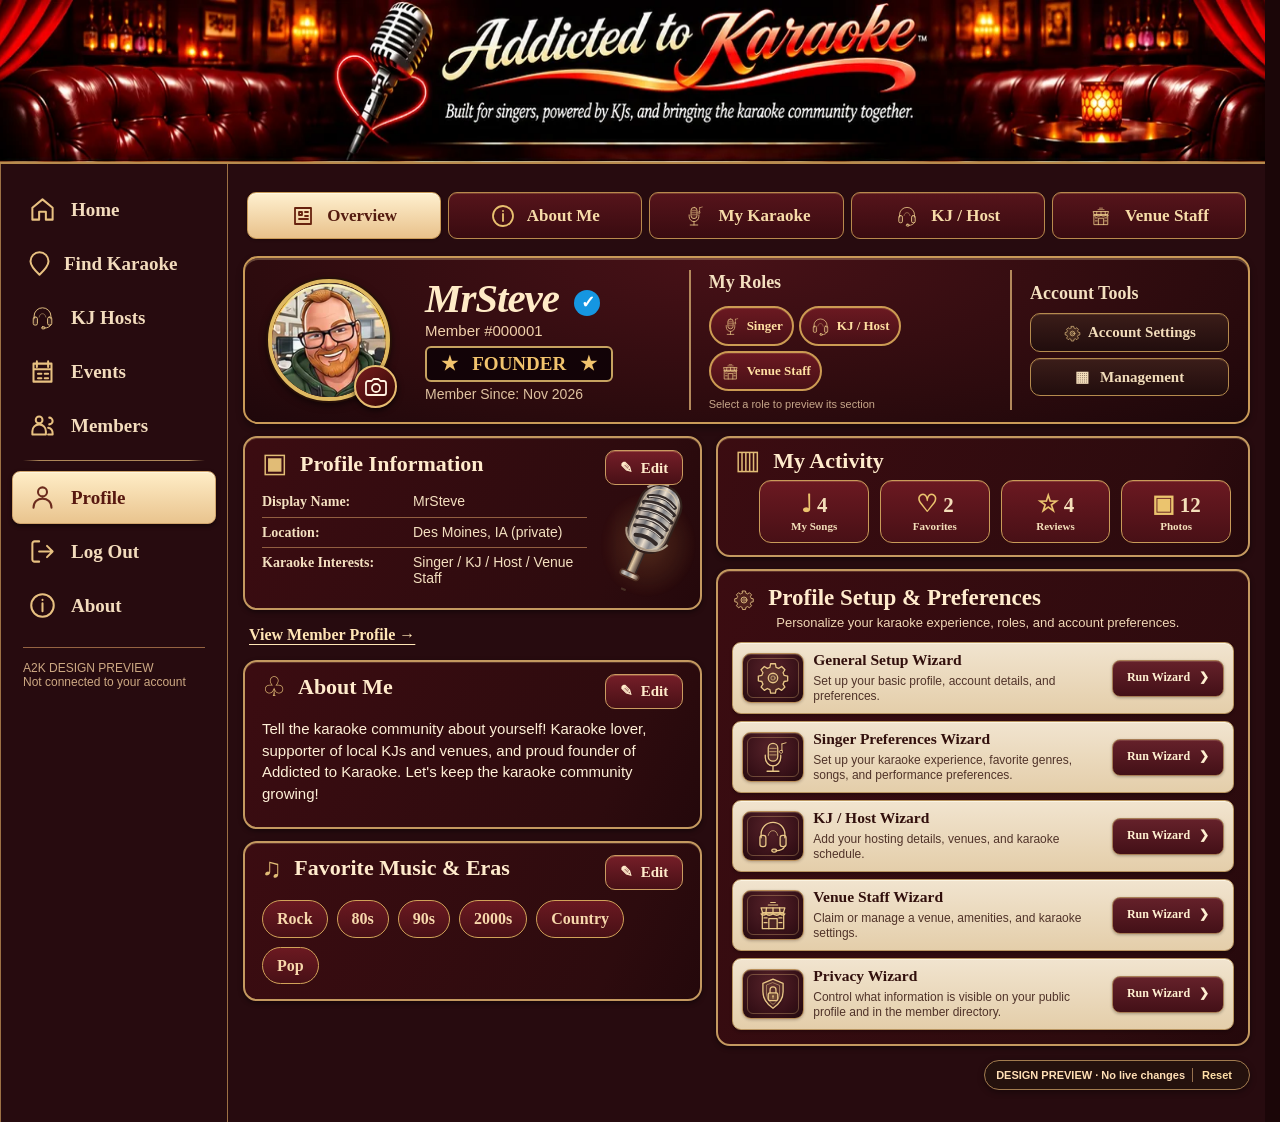
==== A2K_Profile_Redesign_Interactive.html @ d41b3e2a "Replacement V57: crop embedded camera control out of sample profile portrait" ====
<!doctype html>
<html lang="en">
<head>
<meta charset="utf-8" />
<meta name="viewport" content="width=device-width,initial-scale=1,viewport-fit=cover" />
<meta name="theme-color" content="#280b0b" />
<meta name="robots" content="noindex,nofollow" />
<title>Addicted to Karaoke | Profile Reference-Match Preview V57</title>
<style>
:root{--wine:#690810;--wine2:#4c090d;--panel:#270707;--cream:#f5dcb0;--ivory:#fff0d1;--oldgold:#c49c5f;--darkgold:#805629;--muted:#d6bba0;--ink:#34090b;--line:#ae7d45;--softline:#67402e;--edge:#ab7744}
*{box-sizing:border-box}html{scroll-behavior:smooth}body{margin:0;background:#090505;color:#f4e0c0;font:16px/1.36 Georgia,'Times New Roman',serif}button,input,textarea,select{font:inherit}button{cursor:pointer}button:focus-visible,a:focus-visible,input:focus-visible,textarea:focus-visible,select:focus-visible{outline:3px solid #ffe1a2;outline-offset:3px}a{color:inherit}[hidden]{display:none!important}
.site{display:grid;grid-template-columns:230px minmax(0,1fr);width:min(1672px,100%);margin:0 auto;min-height:100dvh;background:linear-gradient(135deg,#260808,#100606);border-inline:4px solid #190909}
.site-header{grid-column:1/-1;height:164px;overflow:hidden;border-bottom:2px solid #b88a4d;background:#21090a}.site-header img{display:block;height:100%;width:100%;object-fit:fill}
.side{grid-row:2;grid-column:1;padding:19px 12px;background:linear-gradient(112deg,#580508 0%,#3e0408 85%,#240609);border-right:2px solid #926238}.nav-link{display:flex;align-items:center;gap:15px;width:100%;min-height:53px;padding:9px 13px;margin-bottom:1px;border:1px solid transparent;border-radius:8px;color:#f3dcbd;text-align:left;text-decoration:none;font-weight:700;white-space:nowrap;background:transparent;font-size:19px}.nav-link:hover{background:#6a211e}.nav-link.is-current{background:linear-gradient(#fce8be,#eac38b);color:#501710;border-color:#c7954f;box-shadow:inset 0 1px #fff5df,0 2px 4px #0007}.nav-icon{width:29px;min-width:29px;text-align:center;font-size:27px;font-weight:400;color:#e6b86c}.is-current .nav-icon{color:#71341e}.side-foot{border-top:1px solid #956442;padding-top:13px;margin:15px 11px;color:#cda983;font:12px Arial,sans-serif}
main{grid-column:2;grid-row:2;min-width:0;padding:12px 15px 32px;background:linear-gradient(120deg,#120505 0%,#1c0505 100%)}
.tabs{display:flex;gap:6px;padding:4px;margin:0 0 12px;border:1.5px solid #af8245;border-radius:11px;background:#2c0709;box-shadow:inset 0 1px #e3ac5b77;min-height:56px}.tab{flex:1 1 0;min-width:0;min-height:46px;display:flex;align-items:center;justify-content:center;gap:12px;padding:7px 8px;border:1.5px solid #a7793f;border-radius:9px;color:#f6dba8;background:linear-gradient(#51080e,#330306);font-weight:700;font-size:17px;white-space:nowrap;box-shadow:inset 0 1px #ddad6b42}.tab.active,.tab[aria-selected="true"]{background:linear-gradient(#fff0cf,#f0d19d);color:#551c10;border-color:#c99a57;box-shadow:inset 0 1px #fff9e2}.tab:not(.active):hover{background:linear-gradient(#711920,#4b0a0c)}.tab-ico{font-size:24px;color:#e8c06f;line-height:1}.tab.active .tab-ico{color:#67220f}
.profile-header{display:grid;grid-template-columns:177px minmax(240px,1.25fr) minmax(260px,1.5fr) minmax(220px,.96fr);align-items:center;gap:13px;border:2px solid #ba894d;border-radius:15px;padding:11px 20px 10px 39px;margin-bottom:12px;min-height:165px;background:radial-gradient(ellipse at 47% 1%,#50060a,#250306 64%,#1a0405);box-shadow:inset 0 2px #f3d59855,0 4px 7px #0005}
.avatar-ring{position:relative;width:151px;height:151px;border-radius:50%;border:4px solid #caa76d;box-shadow:0 0 0 2px #4a150c,0 3px 10px #000c;overflow:visible;background:#270408}.avatar-ring img{height:100%;width:100%;object-fit:cover;border-radius:50%}.camera{position:absolute;bottom:-3px;right:-12px;z-index:3;padding:7px 9px;border:1.5px solid #d9ad67;border-radius:50%;font-size:19px;background:#57120c;color:#f1d7b0;cursor:pointer}.profile-name{min-width:0}.profile-name h1{margin:0 0 3px;color:#fff0ce;font:bold italic clamp(32px,3vw,44px)/1 Georgia,serif;letter-spacing:-.025em;white-space:nowrap}.blue-check{display:inline-grid;place-items:center;width:26px;height:26px;margin-left:6px;border-radius:50%;background:#1596e1;color:white;font:800 17px Arial,sans-serif;vertical-align:middle}.member-id{font:15px Arial,sans-serif;color:#f1d1ac}.founder{display:inline-flex;align-items:center;gap:17px;margin:7px 0 4px;padding:3px 14px;border:2px solid #bd904e;color:#efc56d;background:#120307;border-radius:6px;font-size:19px;font-weight:bold}.member-since{font:14px Arial,sans-serif;color:#dfc2a0}.member-roles,.member-tools{border-left:2px solid #bd9467;padding-left:18px;min-width:0;align-self:stretch;display:flex;flex-direction:column;justify-content:center}.section-label{font-size:19px;font-weight:bold;margin-bottom:12px}.role-set{display:flex;gap:7px;flex-wrap:wrap}.role-pill{display:flex;gap:6px;align-items:center;justify-content:center;min-height:40px;padding:5px 11px;border:2px solid #bf954c;border-radius:99px;background:linear-gradient(#850d16,#59070b);color:#ffe0a2;font:700 15px Georgia,serif;white-space:nowrap}.role-pill:not([aria-pressed="true"]){opacity:.54;background:#2e1110;border-style:dashed}.role-pill:hover{opacity:1}.role-pill .r-icon{font-size:18px}.roles-hint{font:11px Arial,sans-serif;color:#c7a78a;margin-top:7px}.member-tools .section-label{margin-bottom:4px}.tool-btn{display:block;width:100%;padding:8px 10px;margin:3px 0;border:1px solid #b58b4e;border-radius:10px;background:linear-gradient(#3b1d19,#210d0d);color:#f1dcba;font-weight:700;font-size:15px;box-shadow:inset 0 1px #e6b0752e}.tool-btn:hover{background:#543026}
.layout-columns{display:grid;grid-template-columns:minmax(0,.925fr) minmax(0,1.075fr);gap:14px;align-items:start}.stack{display:flex;flex-direction:column;gap:12px;min-width:0}.panel{min-width:0;border:2px solid #b98743;border-radius:14px;background:linear-gradient(115deg,#3e060c,#270306 78%,#190506);box-shadow:inset 0 2px #dfad7140,0 2px 5px #0006;overflow:hidden}.panel-inner{padding:11px 17px 14px}.panel-title{display:flex;gap:10px;align-items:center;margin:0 0 10px;font-size:22px;color:#fff0c9;font-weight:700;line-height:1.08}.panel-title .ico{font-size:27px;color:#e8c16d;font-weight:400;line-height:1}.panel-heading{display:flex;justify-content:space-between;align-items:start;gap:10px}.action-btn{min-height:35px;padding:6px 14px;border:1px solid #c29658;border-radius:10px;background:linear-gradient(#8c1420,#52030b);color:#fff0c9;font-weight:700;font-size:15px;white-space:nowrap;box-shadow:inset 0 1px #ffcf8c50,0 2px 3px #0005}.action-btn:hover{background:linear-gradient(#a92931,#681017)}.action-btn:disabled{opacity:.4;cursor:default}.profile-info{position:relative;min-height:172px}.profile-info .panel-inner{position:relative;z-index:1}.mic-decoration{position:absolute;right:10px;bottom:0;width:130px;height:116px;object-fit:contain;opacity:.87;mask-image:linear-gradient(90deg,transparent,black 26%)}.rows{width:min(100%,380px)}.info-row{display:grid;grid-template-columns:145px minmax(0,1fr);gap:6px;padding:7px 0;border-bottom:1px solid #85533f;font:14px/1.1 Georgia,serif}.info-row:last-child{border-bottom:0}.info-row .field{font-weight:bold}.info-row .value{font-family:Arial,sans-serif;font-size:14px}.panel-copy{font:15px/1.45 Arial,sans-serif;color:#fff0d7;margin:7px 0}.about-preview{min-height:138px}.tags{display:flex;gap:8px;flex-wrap:wrap;margin-top:8px}.tag{display:inline-flex;align-items:center;justify-content:center;padding:6px 13px;border:1.5px solid #c08c44;border-radius:99px;background:linear-gradient(#850d17,#56050c);color:#ffe1b5;font-weight:bold;white-space:nowrap}.tag:hover{background:#a72d2c}.stat-panel .panel-inner{padding:7px 16px}.stat-panel .panel-title{margin-bottom:6px}.stat-grid{display:grid;grid-template-columns:repeat(4,minmax(0,1fr));gap:12px;margin-left:22px}.stat{display:flex;flex-direction:column;align-items:center;justify-content:center;color:#f4dfba;min-height:65px;padding:7px 2px;border:1.5px solid #bd904f;border-radius:12px;background:linear-gradient(#7b0c13,#3c0507);font-weight:bold;font-size:15px;white-space:nowrap}.stat .stat-head{font-size:21px;line-height:1.2}.stat .stat-head .ico{font-size:24px;color:#ebc46e}.stat .stat-sub{font-size:13px}.stat:hover{background:#8a1820}
.wizard-section .panel-inner{padding:8px 12px 10px}.wizard-section .panel-title{margin-bottom:2px;font-size:22px}.subtitle{margin:0 0 8px 44px;font:13px Arial,sans-serif;color:#f0d7b5}.wizard-list{display:flex;flex-direction:column;gap:4px}.wizard-row{display:grid;grid-template-columns:92px minmax(0,1fr) 143px;align-items:center;gap:14px;min-height:55px;padding:3px 8px;border:1px solid #a87839;border-radius:9px;background:linear-gradient(#fff2d8,#e5b976);color:#280c0b;box-shadow:inset 0 1px #fffded,0 1px 4px #0007}.wizard-image{display:block;width:91px;height:50px;border:1px solid #b6834f;border-radius:9px;object-fit:cover;background:#4d0b11}.wizard-text{min-width:0}.wizard-text strong{display:block;font:bold 18px/1.05 Georgia,serif;color:#280805}.wizard-text small{display:block;color:#281111;font:12px/1.2 Arial,sans-serif;margin-top:3px}.wizard-go{padding:8px 12px;background:linear-gradient(#95151d,#54000b);color:#ffe5bd;border:1px solid #a96f3d;border-radius:10px;font-weight:700;font-size:14px;white-space:nowrap;box-shadow:0 1px 4px #0005}.wizard-go:hover{background:#af2931}.wizard-go:disabled{opacity:.45}
.vary{margin-top:9px;font:12px/1.35 Arial,sans-serif;color:#c8a88c}.tab-page .panel-inner{padding:17px 19px}.tab-page .panel-copy{font-size:15px}.field-line{display:grid;grid-template-columns:minmax(120px,.7fr) minmax(0,1.3fr);gap:12px;padding:10px 0;border-bottom:1px solid #784532}.field-line:last-child{border-bottom:0}.field-line span{color:#d6ba97}.field-line b{font-weight:bold}.feature-list{display:flex;flex-direction:column;gap:0}.feature-row{display:flex;align-items:center;gap:12px;padding:10px 0;border-bottom:1px solid #704331}.feature-row:last-child{border-bottom:0}.feature-row .icon{font-size:24px;color:#d6ad68}.feature-row strong{display:block;font-size:15px}.feature-row small{display:block;color:#d1b096;font:12px/1.3 Arial,sans-serif}.feature-text{min-width:0;flex:1}.feature-row button{padding:6px 12px;background:#541019;color:#f4ddb9;border:1px solid #a17b50;border-radius:8px;font-weight:bold}.inline-note{padding:11px;background:#2a1411;border:1px solid #957149;border-radius:9px;color:#e7c9a3;font:13px/1.45 Arial,sans-serif}.badge-tiles{display:grid;grid-template-columns:repeat(4,1fr);gap:8px}.badge-tile{min-height:99px;padding:9px 4px;border:1px solid #976f49;border-radius:9px;background:linear-gradient(#4a1715,#230c0a);text-align:center}.badge-tile .symbol{display:block;color:#ecc276;font-size:32px}.badge-tile span:last-child{font-size:12px;font-weight:bold}.note{font:12px/1.5 Arial,sans-serif;color:#cbb092}.pill-filters{display:flex;gap:6px;flex-wrap:wrap;margin-bottom:8px}.pill-filter{border:1px solid #ae7e4a;background:#390e0c;color:#f3d9b7;border-radius:99px;padding:7px 13px;font:700 12px Arial,sans-serif}.pill-filter[aria-pressed="true"]{background:#e4c497;color:#3c110a}.privacy-row{display:flex;align-items:center;gap:14px;justify-content:space-between;padding:11px 0;border-bottom:1px solid #77462f}.privacy-row:last-child{border-bottom:0}.privacy-row strong{display:block}.privacy-row small{font:12px Arial,sans-serif;color:#cba98d}.privacy-btn{display:flex;align-items:center;width:52px;height:30px;padding:3px;flex:none;border:1px solid #b18657;border-radius:99px;background:#46302c}.privacy-btn:after{content:"";width:22px;height:22px;border-radius:50%;background:#c0a181;transition:transform .12s}.privacy-btn[aria-checked="true"]{background:#927044}.privacy-btn[aria-checked="true"]:after{transform:translateX(21px);background:#fff0d2}.hint-panel{display:flex;flex-direction:column;gap:12px}.hint-panel .wizard-row{grid-template-columns:76px minmax(0,1fr) auto}.hint-panel .wizard-image{width:74px;height:50px}.hint-panel .wizard-go{font-size:12px}
.demo-stamp{position:static;display:inline-flex;align-items:center;float:right;margin-top:14px;z-index:12;padding:7px 11px;border:1px solid #a27c4f;border-radius:99px;background:#25120df0;color:#ffdfb6;font:700 11px Arial,sans-serif;box-shadow:0 2px 6px #0006}.demo-stamp button{margin-left:7px;background:transparent;border:0;border-left:1px solid #97724e;color:#ffe0a8;font-weight:bold;padding-left:9px}
.overlay{position:fixed;inset:0;z-index:40;display:grid;place-items:center;padding:12px;background:#0b0305d9;backdrop-filter:blur(4px)}.dialog{position:relative;display:flex;flex-direction:column;width:min(740px,100%);max-height:min(850px,calc(100dvh - 24px));overflow:hidden;border:2px solid #c09252;border-radius:13px;background:#f9efdc;color:#3d1711;box-shadow:0 16px 50px #000b}.dialog.large{width:min(1200px,100%);height:min(780px,calc(100dvh - 24px))}.modal-top{display:flex;align-items:center;justify-content:space-between;gap:12px;padding:13px 20px;background:linear-gradient(#9b1822,#4d0409);color:#fff0cf;border-bottom:3px double #c39854}.modal-top h2{font:bold 24px Georgia,serif;margin:0}.modal-x{border:1px solid #e7bc82;border-radius:7px;background:#5e1015;color:#ffedca;padding:4px 11px;font:bold 21px Arial,sans-serif}.modal-body{display:flex;flex:1;min-height:0}.modal-progress{width:255px;flex:none;padding:18px 17px;background:linear-gradient(135deg,#690b11,#390509);color:#f2d3a3;border-right:2px solid #b5844b}.modal-progress img{display:block;width:100%;height:90px;object-fit:cover;object-position:center;border:1px solid #c18c58;border-radius:9px;margin-bottom:16px}.modal-progress h3{font-size:17px;margin:0 0 17px}.step-marker{display:flex;align-items:center;gap:9px;padding:8px 3px;border-bottom:1px solid #8e4e3c;font-size:14px}.step-marker b{display:grid;place-items:center;width:22px;height:22px;border:2px solid #d7b57b;border-radius:50%;font:700 12px Arial,sans-serif}.step-marker.current{color:#fff1bf;font-weight:bold}.step-marker.current b{background:#f3d9a9;color:#4e130e}.modal-content{padding:25px 28px;overflow-y:auto;flex:1;min-width:0}.modal-content h3{margin:0 0 9px;color:#6d1314;font:700 27px Georgia,serif}.modal-content p{color:#6a4935;font:15px/1.45 Arial,sans-serif;margin:0 0 13px}.modal-content label{display:block;font-weight:bold;color:#6b2417;margin-bottom:8px}.modal-content input[type=text],.modal-content select,.modal-content textarea{display:block;width:100%;border:1.5px solid #bc945e;border-radius:8px;background:#fff9ec;color:#3d1711;padding:10px 12px;font:16px Georgia,serif;margin-top:6px}.modal-content textarea{min-height:100px;resize:vertical}.modal-form{display:grid;gap:12px}.modal-choices{display:grid;grid-template-columns:repeat(2,minmax(0,1fr));gap:10px}.choice{border:2px solid #b98b51;border-radius:10px;padding:13px 11px;background:#fff2d7;color:#60251a;text-align:center;font-weight:bold;min-height:62px}.choice[aria-pressed="true"]{background:#79202a;color:#fff1d8;border-color:#d6ae72}.modal-footer{display:flex;justify-content:space-between;gap:12px;padding:13px 17px;border-top:2px solid #c79c5e;background:#fcf0d7}.modal-footer .action-btn{min-width:92px}.modal-footer .ghost-btn{background:#efe0c4;color:#5a251b}.modal-footer>div{display:flex;gap:10px}.modal-aside{font-size:12px;color:#7c5845;align-self:center}.dialog:not(.large) .modal-progress{display:none}.dialog:not(.large) .modal-content{padding:20px 24px}
@media(max-width:1470px){.site{grid-template-columns:210px minmax(0,1fr)}.nav-link{font-size:17px;gap:9px}.profile-header{grid-template-columns:132px minmax(175px,.95fr) minmax(220px,1.1fr) 190px;padding-left:17px;gap:10px}.avatar-ring{width:120px;height:120px}.profile-name h1{font-size:34px}.role-pill{font-size:13px;padding:5px 9px}.role-set{gap:5px}.panel-title{font-size:19px}.stat-grid{gap:6px;margin-left:0}.stat .stat-sub{font-size:11px}.wizard-row{gap:7px;grid-template-columns:75px minmax(0,1fr) 118px}.wizard-image{width:75px}.wizard-text strong{font-size:16px}.wizard-go{font-size:12px;padding:8px}.tab{font-size:15px;gap:5px}.tab-ico{font-size:20px}}
@media(max-width:1090px){.site{grid-template-columns:185px minmax(0,1fr)}.nav-link{font-size:15px;padding:7px 5px}.site-header{height:130px}.profile-header{grid-template-columns:110px minmax(160px,1fr) minmax(190px,1fr);min-height:0}.member-tools{grid-column:2/-1;border-left:0;border-top:1px solid #6b4936;padding:8px 0 0;display:grid;grid-template-columns:1fr 1fr;gap:7px}.member-tools .section-label{grid-column:1/-1}.avatar-ring{width:105px;height:105px}.layout-columns{grid-template-columns:1fr}.stat-grid{margin-left:0}.wizard-row{grid-template-columns:92px minmax(0,1fr) 140px}.wizard-image{width:91px}}
@media(max-width:720px){.site{display:block}.site-header{height:110px}.side{display:none}main{padding:9px 10px 32px}.tabs{display:grid;grid-template-columns:repeat(2,minmax(0,1fr))}.tab{font-size:13px;min-height:39px}.profile-header{grid-template-columns:82px minmax(0,1fr);padding:12px;gap:8px}.avatar-ring{width:75px;height:75px}.profile-name h1{font-size:28px}.blue-check{width:20px;height:20px;font-size:12px}.member-roles,.member-tools{grid-column:1/-1;border-left:0;border-top:1px solid #8c6445;padding:9px 0 0}.member-tools{grid-template-columns:1fr 1fr}.member-tools .section-label{display:none}.role-pill{min-height:35px;font-size:12px}.panel-title{font-size:18px}.panel-inner{padding:12px}.stat-grid{gap:5px}.stat{min-height:55px}.stat .stat-head{font-size:18px}.stat .stat-head .ico{font-size:18px}.wizard-row{grid-template-columns:60px minmax(0,1fr);gap:8px;padding:5px}.wizard-image{width:59px;height:48px}.wizard-text strong{font-size:15px}.wizard-go{grid-column:2;width:100%;margin-top:0}.modal-progress{display:none}.modal-content{padding:16px!important}.modal-choices{grid-template-columns:1fr}.modal-top h2{font-size:19px}.modal-footer{flex-wrap:wrap}.modal-footer .action-btn{min-width:78px}.modal-aside{display:none}}


/* ================================================================
   A2K TEST V2 — visual match to the approved desktop profile mockup
   Retain the approved art, color palette, dimensions and layout.
   This stylesheet is ONLY in the standalone profile prototype.
   ================================================================ */
:root{--oldgold:#bc935c;--line:#c19558;--edge:#b48750;--darkgold:#865b38}
main{padding-top:24px}
.site{grid-template-columns:228px minmax(0,1fr);width:min(1648px,100%);background:#100507}
.side{padding:19px 11px;background:linear-gradient(90deg,#55070b 0%,#43050a 86%,#290608 100%)}
.nav-link{min-height:53px;font-size:19px;gap:12px;padding:9px 12px}
.nav-icon{display:flex;align-items:center;justify-content:center;width:34px;min-width:34px;height:32px;color:#e8c181}
.nav-icon svg{width:27px;height:27px;display:block}
.nav-link.is-current{color:#571810;background:linear-gradient(#ffedc7,#e9c48e);border-color:#d0a46d}
.nav-link.is-current .nav-icon{color:#6b2b1e}
.tabs{min-height:55px;margin-bottom:13px;gap:7px;border-color:#c69d5d;box-shadow:inset 0 1px 0 #ffebbe33}
.tab{min-height:47px;font-size:17px;gap:12px;border-color:#b0864f;background:linear-gradient(180deg,#660c14,#3d060b);}
.tab .a2k-outline-ico{width:24px;height:24px;display:block}
.tab.active,.tab[aria-selected="true"]{background:linear-gradient(#fff0cf,#e8c18b);border-color:#dbb878}
.profile-header{padding:12px 19px 12px 49px;grid-template-columns:177px minmax(220px,1.25fr) minmax(250px,1.50fr) minmax(190px,.96fr);border-color:#c99a58;background:radial-gradient(ellipse at 48% 1%,#550910,#270406 65%,#190405);box-shadow:inset 0 2px #f8d8a347,0 4px 7px #0005;min-height:161px}
.avatar-ring{border-color:#d4af75}
.profile-name h1{font-size:clamp(34px,3.2vw,45px);color:#ffebc7}
.section-label{font-size:18px;margin-bottom:12px}
.member-roles,.member-tools{border-color:#b3895c}
.role-pill{background:linear-gradient(#870e18,#5a0910);border-color:#cc9b53;box-shadow:inset 0 1px #ffce8a29}
.founder{border-color:#c6a260;color:#f2c46d}
.panel{border:2px solid #c49960;border-radius:14px;background:linear-gradient(115deg,#42080d,#290507 83%,#190607);box-shadow:inset 0 1px #f0c99434,0 2px 5px #0007}
.panel-title{color:#ffebcc;font-size:22px;gap:12px}
.panel-title .ico{color:#e1bc76}
.panel-inner{padding:12px 17px 15px}
.profile-info{min-height:167px}
.profile-info .rows{position:relative;z-index:2}
.profile-info .panel-inner{z-index:2}
.profile-info .mic-decoration{right:-2px;bottom:-5px;display:block;width:121px;height:135px;opacity:.92;border-radius:0;object-fit:cover;object-position:center;mix-blend-mode:normal;mask-image:linear-gradient(to right,transparent 0%,black 24%);pointer-events:none;z-index:1}
.profile-info .rows{max-width:calc(100% - 130px)}
.info-row{border-color:#925f41;padding:7px 0}
.about-preview{min-height:139px}
.action-btn{border-color:#ca9b60;color:#ffebcb;background:linear-gradient(#881621,#56040c);box-shadow:inset 0 1px #fbc98744}
.tags{gap:9px}
.tag{border-color:#d1a259;background:linear-gradient(#8b111b,#58060e);color:#f7d8ac;padding:7px 14px}
.stat-panel .panel-inner{padding:9px 17px 12px}
.stat-grid{gap:11px;margin-left:24px}
.stat{border-color:#c99b59;background:linear-gradient(#850e18,#50050b);min-height:63px;box-shadow:inset 0 1px #f6c88d30}
.wizard-section .panel-inner{padding:9px 13px 11px}
.wizard-section .panel-title{font-size:23px}
.wizard-list{gap:5px}
.wizard-row{min-height:56px;grid-template-columns:94px minmax(0,1fr) 138px;gap:13px;border-color:#be9253;background:linear-gradient(#fff3dd,#e9c48c);box-shadow:inset 0 1px #fffdf2,0 1px 3px #0006}
.wizard-image{width:91px;height:49px;border-color:#ae7a47}
.wizard-text strong{font-size:18px;color:#260806}
.wizard-text small{font-size:12px;color:#2d1913}
.wizard-go{font-size:14px;border-color:#b98951;background:linear-gradient(#94151d,#59020a);color:#fff0d3;min-height:36px}
.subtitle{font-size:13px}
@media(max-width:1370px){.profile-header{padding-left:23px;grid-template-columns:147px minmax(160px,1.1fr) minmax(160px,1.35fr) minmax(170px,.95fr)}.avatar-ring{width:135px;height:135px}.profile-info .rows{max-width:calc(100% - 96px)}.profile-info .mic-decoration{width:112px}}
@media(max-width:1060px){.site{grid-template-columns:215px minmax(0,1fr)}main{padding-top:14px}.profile-header{padding-left:18px}.profile-info .rows{max-width:100%}.profile-info .mic-decoration{display:none}}
@media(max-width:760px){.site{display:block}main{padding-top:12px}.nav-icon svg{width:24px;height:24px}.profile-header{padding:12px}.tabs{gap:5px}.tab{font-size:14px;min-height:43px}.tab .a2k-outline-ico{width:18px;height:18px}.profile-info .rows{max-width:100%}.profile-info .mic-decoration{display:none}}


@media(max-width:760px){
 .site{width:100%;max-width:100%;overflow:hidden}
 .profile-header{grid-template-columns:82px minmax(0,1fr)!important;gap:8px;max-width:100%;min-width:0;padding:12px}
 .profile-name{min-width:0}
 .profile-name h1{font-size:28px}
 .member-roles,.member-tools{grid-column:1/-1!important;min-width:0;max-width:100%;width:100%;border-left:0;border-top:1px solid #8c6445;padding:9px 0 0}
 .member-tools{display:grid;grid-template-columns:repeat(2,minmax(0,1fr));gap:7px}
 .member-tools .tool-btn{min-width:0;font-size:12px;padding:8px 2px}
 .role-set{min-width:0;max-width:100%}
 .site-header{height:112px}
 .site-header img{object-fit:cover}
 .wizard-row{grid-template-columns:76px minmax(0,1fr);gap:9px;min-height:0;padding:7px}
 .wizard-image{width:76px;height:58px;object-fit:cover;grid-row:1/3}
 .wizard-text strong{font-size:16px;line-height:1.2}
 .wizard-text small{font-size:12px;line-height:1.3}
 .wizard-go{grid-column:2;justify-self:end;font-size:12px;padding:7px 11px}
 .stat-grid{grid-template-columns:repeat(2,minmax(0,1fr))}
 .rows{max-width:100%!important}
 .info-row{grid-template-columns:120px minmax(0,1fr)}
}

/* A2K design-test refinements — match approved vintage wizard stage (no top-right X). */
.avatar-ring .camera{display:grid;place-items:center;width:45px;height:45px;padding:7px;border:2px solid #e2b96f;box-shadow:0 3px 9px #110103bb;background:linear-gradient(140deg,#7b1920,#390507);color:#ffe0a0;line-height:1}
.avatar-ring .camera:hover{background:#831822}
.dialog.large{width:min(920px,calc(100vw - 24px));max-width:920px;height:min(630px,calc(100dvh - 24px));max-height:630px;border:2px solid #efc46d;border-radius:14px;box-shadow:0 0 0 2px #420007,0 0 0 4px #c9943c,0 0 12px 4px #f6ba4155,0 24px 65px #0c0003bf;background:#59000d}
.dialog.large::before{content:"";position:absolute;top:0;left:0;z-index:4;pointer-events:none;width:25%;height:206px;background:url("https://addictedtokaraoke.com/assets/a2k-wizard-stage-refined-302.svg") left top / 100% 100% no-repeat}
.dialog.large .modal-top{height:74px;min-height:74px;flex:0 0 74px;padding:7px 14px 8px calc(25% + 14px);background:linear-gradient(108deg,#800815,#75020f 44%,#350007);border-bottom:0;justify-content:center;isolation:isolate}
.dialog.large .modal-top h2{position:relative;text-align:center;font:bold clamp(21px,2.8vw,29px)/1.1 Georgia,serif;color:#fff3d4;text-shadow:0 2px 3px #250004,0 0 8px #f4c87c44;max-width:100%;white-space:nowrap;overflow:hidden;text-overflow:ellipsis;padding:0 0 10px}
.dialog.large .modal-top h2::after{content:"";position:absolute;bottom:1px;left:24%;right:24%;height:2px;background:linear-gradient(90deg,transparent,#e9bb67,#fff0b4,#e9bb67,transparent)}
.dialog.large .modal-progress{width:25%;padding:153px 11px 9px 13px;overflow:auto;background:radial-gradient(ellipse at 57% 52%,#8e0b1a,#65000f 65%,#44000b);border-right:2px solid #d9ad5f}
.dialog.large .modal-progress img{display:none}
.dialog.large .modal-progress h3{margin:0 auto 10px;font:bold 19px/1.15 Georgia,serif;color:#fce0a1;text-align:center}
.dialog.large .step-marker{gap:7px;min-height:30px;padding:3px 0;border-bottom:1px solid #89443f;color:#fff0d3;font:13px/1.15 Georgia,serif}
.dialog.large .step-marker b{width:22px;height:22px;flex:none;border:2px solid #f3d69a;border-radius:50%;background:linear-gradient(#fce097,#c58c22);color:#48020e;font:bold 12px Arial,sans-serif}
.dialog.large .step-marker.current{font-weight:bold;color:#fff8e8}
.dialog.large .step-marker.current b{background:#5f0710;color:#fff0d2;box-shadow:0 0 0 2px #a71c24,0 0 0 3px #f5c772}
.dialog.large .modal-content{padding:24px 25px;background:linear-gradient(120deg,#fff6e9,#f8eaca);font:15px/1.4 Arial,sans-serif}
.dialog.large .modal-footer{min-height:60px;flex:0 0 60px;padding:9px 13px;background:linear-gradient(90deg,#650a12,#480407);border-top:2px solid #d7a65b;color:#fff2d2}
.dialog.large .modal-aside{color:#f3d6a5}
.dialog.large .modal-footer .action-btn,.dialog.large .modal-footer .ghost-btn{min-height:40px;border:1px solid #efc375;border-radius:8px;color:#fff2d3;background:linear-gradient(#922d27,#60221c);box-shadow:0 2px 4px #1c0006aa}
.dialog.large .modal-footer .action-btn:hover{background:linear-gradient(#a53a34,#74221c)}
.dialog.large .modal-footer .action-btn:disabled{opacity:.53;cursor:not-allowed}
.dialog .modal-x{display:none!important}
@media(max-width:760px){.dialog.large{width:calc(100vw - 16px);height:calc(100dvh - 16px);max-height:calc(100dvh - 16px)}.dialog.large::before{display:none}.dialog.large .modal-top{height:62px;min-height:62px;flex-basis:62px;padding:10px 8px}.dialog.large .modal-top h2{font-size:21px}.dialog.large .modal-body{flex-direction:column;min-height:0}.dialog.large .modal-progress{width:100%;max-height:126px;flex:0 0 auto;padding:8px 10px;border-right:0;border-bottom:2px solid #d9ad5f}.dialog.large .modal-progress h3{font-size:16px;margin:0 0 4px}.dialog.large .modal-progress .step-marker{display:inline-flex;vertical-align:top;margin:0 8px 4px 0;border-bottom:0;font-size:12px}.dialog.large .modal-content{padding:16px}.dialog.large .modal-footer{min-height:60px;flex-basis:auto;padding:8px}.dialog.large .modal-footer .action-btn{min-width:68px}.dialog.large .modal-aside{display:none}}

/* V4: measured against the approved 1672 × 941 screenshot; preview only. */
@media(min-width:1471px){
 .site{width:min(1648px,100%);margin-left:0;margin-right:auto;grid-template-columns:225px minmax(0,1fr)}
 main{padding-top:13px}
 .tabs{height:55px;min-height:55px;max-height:55px;margin-bottom:12px}
 .tab{min-height:44px}
 .profile-header{min-height:160px;padding:6px 19px 6px 52px;grid-template-columns:166px 294px minmax(300px,1fr) 283px;gap:13px}
 .profile-name{transform:translateY(-2px)}
 .member-roles,.member-tools{position:relative;border-left:0;justify-content:flex-start}
 .member-roles::before,.member-tools::before{content:'';position:absolute;left:0;top:12px;bottom:12px;width:2px;background:#b3895c}
 .member-roles{padding:21px 0 0 60px}
 .member-tools{padding:12px 0 0 48px}
 .member-tools .section-label{line-height:1.1}
 .roles-hint{display:none}
 .role-set{flex-wrap:nowrap;gap:7px}
 .role-pill{min-height:42px;font-size:16px;padding:6px 12px}
 .role-pill .r-icon{font-size:21px}
 .tool-btn{min-height:41px;margin:2px 0;font-size:15px}
 .profile-name h1{font-size:45px}
 .founder{min-width:207px;height:33px;justify-content:space-between;gap:14px;margin:5px 0 4px;border-color:#d7b25c;color:#f6cf6c;font-size:19px}
}
.avatar-ring{width:142px;height:142px;box-shadow:0 0 0 2px #271008,0 3px 9px #000a;background:#4a0b07;border:4px solid #dfb961}
.avatar-viewport{position:absolute;inset:0;overflow:hidden;border-radius:50%;display:block;background:#501e14}
.avatar-viewport img{display:block;width:100%;height:100%;object-fit:cover;border-radius:0;transform:none}
.avatar-viewport img.is-default-portrait{transform:scale(1.15);transform-origin:50% 48%}
.avatar-ring .camera{width:52px;height:52px;bottom:-11px;right:-19px;z-index:5;border:2px solid #e7bd71;color:#fff3e1;background:linear-gradient(135deg,#761c1d,#320705);box-shadow:0 2px 6px #000b}
.avatar-ring .camera svg{width:24px;height:24px}
@media(min-width:1024px) and (max-width:1470px){.profile-header .avatar-ring{width:min(100%,122px)}}
@media(max-width:1470px) and (min-width:721px){.avatar-ring{width:min(100%,135px);height:auto;aspect-ratio:1}.avatar-ring .camera{width:43px;height:43px;right:-11px}}
@media(max-width:720px){.avatar-ring{width:75px;height:75px}.avatar-ring .camera{width:35px;height:35px;bottom:-5px;right:-8px;padding:5px}.avatar-ring .camera svg{width:19px;height:19px}}

@media(min-width:1471px){
 .tabs{padding-left:35px}
 .tab{font-size:19px}
 .side{padding-top:24px}
 .nav-link{min-height:56px;font-size:22px}
}
.role-pill .r-icon{display:inline-flex;align-items:center;justify-content:center;color:#e6c475}
.role-pill .r-icon .a2k-outline-ico{width:21px;height:21px;stroke-width:2}

/* V5 — Continuous viewport coverage on tall, ultrawide, and unusual monitors. */
html,body{min-height:100%;min-height:100dvh;background-color:#1b0608}
body{background-image:linear-gradient(105deg,#33090b 0%,#160708 48%,#0b0505 100%);background-attachment:fixed}
.site{width:100%!important;max-width:none!important;min-height:100vh;min-height:100dvh;grid-template-rows:164px minmax(min-content,1fr);align-content:stretch;margin:0!important;border-inline:0;background:linear-gradient(135deg,#260808,#100606)}
.side{min-height:100%;background:linear-gradient(112deg,#580508 0%,#3e0408 85%,#240609)}
main{min-height:100%;background:linear-gradient(120deg,#120505 0%,#1c0505 100%)}
/* V6: Individual gold-outlined tabs, with no outer tab-bar frame. */
.tabs{border:0;box-shadow:none;background:transparent}
.tabs .tab{border:1.5px solid #b88a4d;box-shadow:inset 0 1px #ddad6b42}
.tabs .tab.active,.tabs .tab[aria-selected="true"]{border:1.5px solid #c99a57;box-shadow:inset 0 1px #fff9e2,0 1px 3px #0004}
/* Maintain consistent proportions on very wide displays without changing the approved wizard. */
@media(min-width:1900px){.site{grid-template-columns:230px minmax(0,1fr)}main{padding-inline:clamp(15px,1.25vw,36px)}.site-header{background:#240707}}
@media(max-width:760px){.site{width:100%!important}.side{min-height:0}main{min-height:100dvh}}

/* V7: prevent visual movement between long and short tab pages. */
html{overflow-y:scroll;scrollbar-gutter:stable;scroll-behavior:auto}
body{background-attachment:scroll}
.site-header,.site-header img{animation:none!important;transition:none!important}

/* V15: crop away both rounded corners baked into the banner photo itself.
   The original artwork remains intact; only its outermost 32px is hidden at desktop width. */
.site-header{position:relative;overflow:hidden;border-radius:0}
.site-header img{border-radius:0}
.site-header::after{content:none}
@media(min-width:761px){
 .site-header img{
  width:calc(100% + 64px);
  max-width:none;
  margin-left:-32px;
 }
}
/* V12: original integrated sidebar framing—no floating panel or competing corners. */
.side{
 position:relative;
 margin:0;
 padding:19px 11px;
 border-top:0; /* Header gold line is the only horizontal seam. */
 border-bottom:0;
 border-left:1px solid #9d7145;
 border-right:1px solid #9d7145;
 border-radius:0;
 background:linear-gradient(110deg,#31120f 0%,#220b0b 56%,#33120e 100%);
 box-shadow:none;
}
.side::before{content:none}
#sideNav>.nav-link:nth-child(6){position:relative;margin-top:19px}
#sideNav>.nav-link:nth-child(6)::before{
 content:"";position:absolute;left:10px;right:10px;top:-12px;height:1px;
 background:linear-gradient(90deg,transparent,#ae8759 9%,#ae8759 91%,transparent);
 pointer-events:none;
}
/* V16: one restrained vintage burgundy family across the profile preview.
   Keep cream active states, gold outlines, typography, imagery and layout intact. */
:root{
 --a2k-red-velvet:#2d0b0e;
 --a2k-red-surface:#3b0c11;
 --a2k-red-low:#24080b;
 --a2k-red-accent:#6b1921;
 --a2k-red-accent-low:#481016;
}
/* V17: seamless shared background across navigation and content; accents supply contrast. */
:root{--a2k-page-background:#270b0f}
.site,main,.side{background:var(--a2k-page-background)}
.profile-header{background:radial-gradient(ellipse at 48% 1%,#471117,var(--a2k-red-velvet) 64%,#1d070a)}
.panel{background:linear-gradient(115deg,var(--a2k-red-surface),var(--a2k-red-velvet) 80%,var(--a2k-red-low))}
.tabs .tab:not(.active):not([aria-selected="true"]){background:linear-gradient(180deg,#56141b,#390b10)}
.tabs .tab:not(.active):not([aria-selected="true"]):hover{background:linear-gradient(180deg,#681d26,#461116)}
.role-pill,.stat,.tag{background:linear-gradient(var(--a2k-red-accent),var(--a2k-red-accent-low))}
.action-btn,.wizard-go{background:linear-gradient(#751e28,var(--a2k-red-accent-low))}
.action-btn:hover,.wizard-go:hover{background:linear-gradient(#842b32,#59151d)}
.nav-link:not(.is-current):hover{background:#542027}

/* V18: keep the complete Find Karaoke label inside its full-width hover tile. */
#sideNav>.nav-link:nth-child(2){font-size:19px;gap:8px;padding-left:9px;padding-right:8px}
@media(min-width:721px) and (max-width:1150px){
 #sideNav>.nav-link:nth-child(2){font-size:16px;gap:6px;padding-left:6px;padding-right:5px}
}
/* V20 — restrained vintage-plaque treatment for the five wizard launch rows only.
   Keep original wizard art and A2K palette; do not alter actual wizard modals. */
.wizard-section .panel-inner{padding:13px 14px 14px}
.wizard-section .panel-title{margin-bottom:3px}
.wizard-section .subtitle{margin-bottom:12px}
.wizard-section .wizard-list{gap:7px}
.wizard-section .wizard-row{
 display:grid;
 grid-template-columns:70px minmax(0,1fr) 120px;
 align-items:center;
 column-gap:13px;
 min-height:72px;
 padding:8px 12px;
 border:1px solid #b99561;
 border-radius:9px;
 background:linear-gradient(180deg,#f1e4cf 0%,#e4ceaa 100%);
 box-shadow:inset 0 1px rgba(255,250,234,.75),0 2px 3px rgba(0,0,0,.22);
 color:#36150f;
}
.wizard-section .wizard-image{
 display:block;
 width:70px;
 height:52px;
 object-fit:contain;
 object-position:center;
 align-self:center;
 border:1px solid #ad875b;
 border-radius:7px;
 background:#3e1418;
 box-shadow:0 1px 3px rgba(33,11,9,.28);
}
.wizard-section .wizard-text{
 display:flex;
 flex-direction:column;
 justify-content:center;
 min-width:0;
 align-self:center;
}
.wizard-section .wizard-text strong{
 display:block;
 margin:0;
 font-size:17px;
 line-height:1.18;
 font-weight:700;
 color:#32100d;
}
.wizard-section .wizard-text small{
 display:block;
 margin-top:4px;
 font-size:12.5px;
 line-height:1.32;
 color:#503329;
 overflow-wrap:break-word;
}
.wizard-section .wizard-go{
 display:inline-flex;
 align-items:center;
 justify-content:center;
 justify-self:end;
 align-self:center;
 width:120px;
 min-height:37px;
 padding:7px 8px;
 border:1px solid #a77d55;
 border-radius:8px;
 background:linear-gradient(180deg,#65212a,#431017);
 box-shadow:inset 0 1px rgba(255,222,179,.16),0 1px 3px rgba(0,0,0,.28);
 color:#fff0d1;
 font-size:12.5px;
 line-height:1.15;
 white-space:nowrap;
}
.wizard-section .wizard-row:hover{border-color:#c9a879}
.wizard-section .wizard-go:hover{background:linear-gradient(180deg,#742c34,#50151d)}
@media(min-width:761px) and (max-width:1350px){
 .wizard-section .wizard-row{grid-template-columns:62px minmax(0,1fr) 112px;column-gap:9px;padding:7px 9px}
 .wizard-section .wizard-image{width:62px;height:50px}
 .wizard-section .wizard-text strong{font-size:15.5px}
 .wizard-section .wizard-text small{font-size:12px}
 .wizard-section .wizard-go{width:112px;font-size:12px;padding:7px 5px}
}
@media(max-width:760px){
 .wizard-section .panel-inner{padding:11px}
 .wizard-section .wizard-row{
  grid-template-columns:62px minmax(0,1fr);
  grid-template-rows:auto auto;
  min-height:99px;
  gap:6px 10px;
  padding:8px 9px;
 }
 .wizard-section .wizard-image{
  grid-column:1;
  grid-row:1 / 3;
  width:62px;
  height:55px;
  align-self:center;
 }
 .wizard-section .wizard-text{grid-column:2;grid-row:1}
 .wizard-section .wizard-text strong{font-size:16px;line-height:1.17}
 .wizard-section .wizard-text small{font-size:12px;line-height:1.27}
 .wizard-section .wizard-go{
  grid-column:2;
  grid-row:2;
  justify-self:end;
  width:114px;
  min-height:35px;
  margin:0;
  font-size:12px;
 }
}
/* V21: replace fuzzy image-within-image thumbnails with five original SVG engraved badges. */
.wizard-section .wizard-image.wizard-icon-badge{
 position:relative;
 display:flex;
 align-items:center;
 justify-content:center;
 flex:none;
 overflow:hidden;
 border:1px solid #b78d58;
 border-radius:9px;
 background:radial-gradient(ellipse at 47% 32%,#57232a 0%,#361017 65%,#220a0e 100%);
 box-shadow:inset 0 1px rgba(255,229,183,.19),0 1px 3px rgba(27,6,9,.25);
}
.wizard-section .wizard-icon-badge::before{
 content:"";
 position:absolute;
 inset:4px;
 border:1px solid rgba(230,191,125,.33);
 border-radius:6px;
 pointer-events:none;
}
.wizard-section .wizard-icon-badge svg{
 width:42px;
 height:42px;
 display:block;
 filter:drop-shadow(0 1px 1px rgba(0,0,0,.36));
}
@media(max-width:1350px){
 .wizard-section .wizard-icon-badge svg{width:38px;height:38px}
}
/* V22: subtle invitation to launch a wizard — no color rebrand or layout shift. */
.wizard-section .wizard-row{
 transition:transform .18s ease, box-shadow .18s ease, border-color .18s ease, background .18s ease;
}
.wizard-section .wizard-icon-badge,
.wizard-section .wizard-icon-badge svg,
.wizard-section .wizard-go{
 transition:transform .18s ease, box-shadow .18s ease, border-color .18s ease, background .18s ease;
}
@media(hover:hover) and (pointer:fine){
 .wizard-section .wizard-row:hover{
  transform:translateY(-2px);
  border-color:#d4ae74;
  background:linear-gradient(180deg,#f5e9d5 0%,#e8d5b4 100%);
  box-shadow:inset 0 1px rgba(255,251,238,.9),0 4px 10px rgba(21,6,8,.29),0 0 0 1px rgba(214,169,95,.19);
 }
 .wizard-section .wizard-row:hover .wizard-icon-badge{
  border-color:#dbb678;
  box-shadow:inset 0 1px rgba(255,232,193,.25),0 0 8px rgba(196,151,86,.25);
 }
 .wizard-section .wizard-row:hover .wizard-icon-badge svg{transform:scale(1.055)}
 .wizard-section .wizard-row:hover .wizard-go{
  border-color:#c7a06a;
  box-shadow:inset 0 1px rgba(255,225,183,.22),0 2px 5px rgba(0,0,0,.33);
 }
}
.wizard-section .wizard-row:focus-within{
 border-color:#d4ae74;
 box-shadow:0 0 0 2px rgba(238,196,128,.35),0 3px 8px rgba(0,0,0,.22);
}
@media(prefers-reduced-motion:reduce){
 .wizard-section .wizard-row,.wizard-section .wizard-icon-badge,
 .wizard-section .wizard-icon-badge svg,.wizard-section .wizard-go{
  transition:none!important;
 }
 .wizard-section .wizard-row:hover{transform:none}
 .wizard-section .wizard-row:hover .wizard-icon-badge svg{transform:none}
}
/* V23: matching original wizard vectors wherever their features are referenced.
   Badge framing stays on launch cards; other contexts reuse only the same drawing. */
.wizard-icon-inline{display:inline-flex;align-items:center;justify-content:center;vertical-align:middle;width:24px;height:24px;flex:none;color:#eac788}
.wizard-icon-inline svg{display:block;width:100%;height:100%}
.tab-ico .wizard-icon-inline{width:24px;height:24px}
.nav-icon .wizard-icon-inline{width:27px;height:27px}
.r-icon .wizard-icon-inline{width:21px;height:21px}
.role-pill>.wizard-icon-inline{width:19px;height:19px;margin-right:4px}
.panel-title .ico .wizard-icon-inline{width:24px;height:24px}
.settings-gear-icon{display:inline-flex;align-items:center;vertical-align:middle;width:19px;height:19px;margin-right:6px}
.settings-gear-icon .wizard-icon-inline{width:19px;height:19px}
.tab-page .wizard-image.wizard-icon-badge{display:flex;align-items:center;justify-content:center;color:#eac788;background:radial-gradient(ellipse at 47% 32%,#57232a,#361017 65%,#220a0e);border:1px solid #b78d58}
.tab-page .wizard-icon-badge svg{width:40px;height:40px}
.modal-progress .wizard-image.wizard-icon-badge{display:flex;align-items:center;justify-content:center;width:100%;height:88px;margin-bottom:16px;border:1px solid #c18c58;border-radius:9px;background:radial-gradient(ellipse at 45% 30%,#57232a,#26090f 80%);color:#eac788}
.modal-progress .wizard-icon-badge svg{width:62px;height:62px}
@media(max-width:760px){.tab-ico .wizard-icon-inline{width:18px;height:18px}.tab-page .wizard-icon-badge svg{width:35px;height:35px}}
/* V25: restore the existing site's three optional default portraits in the redesign preview. */
.preview-avatar-options{display:grid;grid-template-columns:repeat(3,minmax(0,1fr));gap:11px;margin:8px 0 13px}
.preview-avatar-option{display:flex;flex-direction:column;align-items:center;gap:7px;min-width:0;padding:9px 7px 10px;border:1.5px solid #bb945e;border-radius:11px;background:linear-gradient(#fff6e6,#e8d2ae);color:#481e19;font:700 13px/1.2 Arial,sans-serif;cursor:pointer}
.preview-avatar-option img{display:block;width:100%;max-width:112px;aspect-ratio:1;object-fit:cover;border-radius:8px;border:1px solid #a37b4f}
.preview-avatar-option span{text-align:center}
.preview-avatar-option:hover{border-color:#89501f;box-shadow:0 2px 7px #0003}
.preview-avatar-option[aria-pressed="true"]{border-color:#b27831;outline:2px solid #7c242b;outline-offset:-4px;background:#f1ddb8}
.preview-avatar-option:focus-visible{outline:3px solid #7c242b;outline-offset:2px}
.preview-avatar-actions{display:flex;align-items:center;gap:12px;flex-wrap:wrap}
.preview-avatar-actions #previewAvatarStatus{font:12px/1.35 Arial,sans-serif;color:#6d4133}
.modal-content .preview-avatar-note{margin:10px 0 0;font:12px/1.35 Arial,sans-serif;color:#6d4133}
@media(max-width:760px){.preview-avatar-options{gap:6px}.preview-avatar-option{padding:6px 4px;font-size:11px}.preview-avatar-option img{max-width:86px}}
@media(max-width:720px){.side{display:none}}
</style><link rel="stylesheet" href="a2k-member-deletion.css?v=311"><style>
/* V26: approved Account Removal Wizard shell, reused for General Setup only. */
#a2k-delete-account-dialog.a2k-general-setup-preview .a2k-deletion-stage{
  padding:17px 22px 14px;
}
.a2k-general-setup-preview .gen-subtext{margin:0 0 15px;color:#684130;font:14px/1.5 Arial,sans-serif;text-align:center}
.a2k-general-setup-preview .gen-card{padding:13px 15px;margin:0 0 12px}
.a2k-general-setup-preview .gen-card h3{font-size:19px;margin:0 0 10px}
.a2k-general-setup-preview .gen-summary{display:grid;grid-template-columns:repeat(2,minmax(0,1fr));gap:8px}
.a2k-general-setup-preview .gen-info{padding:9px 11px;border:1px solid #ccaa71;border-radius:9px;background:#fff9ed;min-width:0}
.a2k-general-setup-preview .gen-info small{display:block;font:700 11px/1.25 Arial,sans-serif;color:#8b5d3e;margin-bottom:4px}
.a2k-general-setup-preview .gen-info strong{font:700 16px/1.35 Georgia,serif;overflow-wrap:anywhere}
.a2k-general-setup-preview .gen-field{display:flex;flex-direction:column;gap:5px;margin:0 0 11px;color:#5f1a21;font:700 13px/1.4 Arial,sans-serif}
.a2k-general-setup-preview .gen-field input,.a2k-general-setup-preview .gen-field textarea{
  width:100%;padding:9px 11px;border:1px solid #b58e5e;border-radius:7px;background:#fffdf7;color:#321417;font:15px/1.35 Arial,sans-serif;
}
.a2k-general-setup-preview .gen-field textarea{resize:vertical;min-height:66px;max-height:140px}
.a2k-general-setup-preview .gen-help{margin:5px 0 0;font:12px/1.45 Arial,sans-serif;color:#815439}
.a2k-general-setup-preview .gen-tile-grid{display:grid;grid-template-columns:repeat(3,minmax(0,1fr));gap:9px;margin:10px 0}
.a2k-general-setup-preview .gen-tile{
 display:flex;flex-direction:column;align-items:center;justify-content:center;gap:7px;
 padding:9px 7px;min-height:64px;border:2px solid #bd9762;border-radius:9px;
 background:linear-gradient(#fffaf0,#f5e6cd);color:#5d2023;cursor:pointer;text-align:center;
 font:700 13px/1.25 Georgia,serif;
}
.a2k-general-setup-preview .gen-tile:hover{border-color:#a45c2d;background:#fff2d8}
.a2k-general-setup-preview .gen-tile[aria-pressed="true"]{
 border-color:#7a1823;box-shadow:inset 0 0 0 2px #e1b966;background:linear-gradient(#f8e6c4,#f0d49e);
}
.a2k-general-setup-preview .gen-tile img{width:72px;height:72px;object-fit:cover;border-radius:8px;border:1px solid #d8b479}
.a2k-general-setup-preview .gen-tile .wizard-icon-inline{width:29px;height:29px;color:#7a2a2b}
.a2k-general-setup-preview .gen-toggle-grid{display:grid;grid-template-columns:repeat(2,minmax(0,1fr));gap:9px;margin-top:9px}
.a2k-general-setup-preview .gen-switch-tile{align-items:flex-start;text-align:left;padding:12px;min-height:78px}
.a2k-general-setup-preview .gen-switch-tile b{font:700 14px Georgia,serif}
.a2k-general-setup-preview .gen-switch-tile small{font:12px/1.3 Arial,sans-serif;color:#825e48}
.a2k-general-setup-preview .gen-preview-banner{
 padding:7px 18px;border-top:1px solid #d9b788;background:#fff0d8;
 color:#78422c;font:700 12px/1.45 Arial,sans-serif;min-height:34px;
}
.a2k-general-setup-preview .gen-wizard-error:not(:empty){
 display:block;color:#8b151d;background:#ffeedb;border-top:1px solid #dca676;padding:7px 15px;font:700 12px Arial,sans-serif;
}
.a2k-general-setup-preview .gen-wizard-error:empty{display:none}
.a2k-general-setup-preview .gen-portrait-upload{display:flex;flex-wrap:wrap;align-items:center;gap:10px;margin-top:5px}
.a2k-general-setup-preview .gen-portrait-upload button{
 border:1px solid #bc9151;border-radius:7px;background:#f5e6c8;color:#58151c;padding:7px 12px;font:700 13px Georgia,serif;cursor:pointer;
}
.a2k-general-setup-preview .gen-note{margin:9px 0 0;font:12px/1.4 Arial,sans-serif;color:#754b3b}
@media (min-width:781px){
 #a2k-delete-account-dialog.a2k-general-setup-preview .a2k-deletion-side-title{font-size:22px!important;padding-bottom:15px!important}
 #a2k-delete-account-dialog.a2k-general-setup-preview .a2k-deletion-timeline-item{min-height:37px!important;font-size:15px!important}
 #a2k-delete-account-dialog.a2k-general-setup-preview .a2k-deletion-crowd-frame{flex-basis:121px!important;height:121px!important;min-height:121px!important}
}
@media (max-width:780px){
 #a2k-delete-account-dialog.a2k-general-setup-preview .a2k-deletion-stage{padding:16px 12px 10px}
 .a2k-general-setup-preview .gen-tile-grid{gap:6px}
 .a2k-general-setup-preview .gen-tile{padding:6px 4px;font-size:12px}
 .a2k-general-setup-preview .gen-tile img{width:min(65px,100%);height:auto;aspect-ratio:1}
 .a2k-general-setup-preview .gen-summary,.a2k-general-setup-preview .gen-toggle-grid{grid-template-columns:1fr}
 .a2k-general-setup-preview .gen-card{padding:11px 10px}
}
@media(prefers-reduced-motion:reduce){.a2k-general-setup-preview *{scroll-behavior:auto!important}}

/* V27: screen-by-screen General Setup. No wizard-content scrollbars. */
#a2k-delete-account-dialog.a2k-general-setup-preview .a2k-deletion-stage{
 overflow-y:hidden!important;
 overflow-x:hidden!important;
 overscroll-behavior:none;
 padding:15px 20px 12px!important;
}
.a2k-general-setup-preview .gen-subtext{margin-bottom:9px}
.a2k-general-setup-preview .gen-card{margin-bottom:8px;padding:11px 13px}
.a2k-general-setup-preview .gen-field{margin-bottom:8px}
.a2k-general-setup-preview .gen-field:last-child{margin-bottom:0}
.a2k-general-setup-preview .gen-field textarea{
 height:80px;min-height:80px;max-height:80px;resize:none;
}
.a2k-general-setup-preview .gen-tile-grid{margin:7px 0 9px}
.a2k-general-setup-preview .gen-tile img{width:94px;height:94px;max-width:100%}
.a2k-general-setup-preview .gen-interest-grid{
 display:grid;grid-template-columns:repeat(3,minmax(0,1fr));gap:12px;margin:9px 0 12px;
}
.a2k-general-setup-preview .gen-interest-tile{
 display:flex;flex-direction:column;align-items:center;justify-content:center;
 gap:9px;min-width:0;min-height:184px;padding:13px 10px;
 border:2px solid #b99052;border-radius:13px;
 background:linear-gradient(#fff8e8,#f0dab7);color:#5e1720;
 box-shadow:inset 0 1px #fff8e9,0 2px 6px #54301426;
 cursor:pointer;text-align:center;
}
.a2k-general-setup-preview .gen-interest-tile:hover{border-color:#8d4a2b}
.a2k-general-setup-preview .gen-interest-tile[aria-pressed="true"]{
 border-color:#74151f;box-shadow:inset 0 0 0 3px #e5bd76,0 2px 6px #54301426;
 background:linear-gradient(#f9ebd2,#ead1a0);
}
.a2k-general-setup-preview .gen-interest-tile .gen-interest-art{
 display:flex;align-items:center;justify-content:center;width:68px;height:68px;
 border:2px solid #c49a61;border-radius:12px;
 background:radial-gradient(ellipse at 45% 25%,#6c2730,#350b15);
}
.a2k-general-setup-preview .gen-interest-art .wizard-icon-inline{width:46px;height:46px;color:#ecc98b}
.a2k-general-setup-preview .gen-interest-tile strong{font:700 19px/1.2 Georgia,serif}
.a2k-general-setup-preview .gen-interest-tile small{font:12px/1.35 Arial,sans-serif;color:#795447}
@media(max-width:780px){
 #a2k-delete-account-dialog.a2k-general-setup-preview .a2k-deletion-stage{padding:10px 12px 8px!important}
 .a2k-general-setup-preview .gen-subtext{font-size:12px;line-height:1.3;margin-bottom:6px}
 .a2k-general-setup-preview .gen-card{padding:9px 10px}
 .a2k-general-setup-preview .gen-field{margin-bottom:6px}
 .a2k-general-setup-preview .gen-field textarea{height:62px;min-height:62px;max-height:62px}
 .a2k-general-setup-preview .gen-interest-grid{gap:6px}
 .a2k-general-setup-preview .gen-interest-tile{padding:8px 4px;gap:5px;min-height:140px}
 .a2k-general-setup-preview .gen-interest-tile .gen-interest-art{width:43px;height:43px}
 .a2k-general-setup-preview .gen-interest-art .wizard-icon-inline{width:29px;height:29px}
 .a2k-general-setup-preview .gen-interest-tile strong{font-size:13px}
 .a2k-general-setup-preview .gen-interest-tile small{font-size:10px;line-height:1.2}
 .a2k-general-setup-preview .gen-tile img{width:72px;height:72px}
}
@media(max-height:660px){
 #a2k-delete-account-dialog.a2k-general-setup-preview .a2k-deletion-stage{padding-top:7px!important;padding-bottom:5px!important}
 .a2k-general-setup-preview .gen-subtext{margin-bottom:5px}
 .a2k-general-setup-preview .gen-card{padding:8px 10px}
 .a2k-general-setup-preview .gen-field textarea{height:56px;min-height:56px;max-height:56px}
 .a2k-general-setup-preview .gen-interest-tile{min-height:124px;padding:6px}
 .a2k-general-setup-preview .gen-tile img{width:68px;height:68px}
}

/* V29: restore V27's original compact typography and field sizes.
   Only extend Screen 1's parchment form panel slightly on spacious desktop screens. */
@media (min-width:781px) and (min-height:710px) {
 #a2k-delete-account-dialog.a2k-general-setup-preview .gen-profile-basics-step .gen-card{
  padding-bottom:clamp(35px,5.5vh,50px);
 }
}

/* V30 — Page 2 photo selector. Fixed master-wizard frame, zero content scrolling.
   Uses the existing approved theatrical portrait assets. */
#a2k-delete-account-dialog.a2k-general-setup-preview .a2k-deletion-stage.gen-photo-step{
 display:flex;
 flex-direction:column;
 min-height:0;
 overflow:hidden!important;
 padding:10px 13px 10px!important;
}
.a2k-general-setup-preview .gen-photo-step .a2k-deletion-section-title{
 flex:0 0 auto;
 font-size:clamp(22px,2.6vw,29px);
 margin:0 0 3px;
}
.a2k-general-setup-preview .gen-photo-step .gen-subtext{
 flex:0 0 auto;
 font:13px/1.35 Arial,sans-serif;
 margin:0 0 8px;
}
#a2k-delete-account-dialog.a2k-general-setup-preview .gen-photo-step .gen-photo-card{
 display:block;
 flex:1 1 auto;
 min-height:0;
 min-width:0;
 margin:0;
 padding:11px;
 overflow:hidden;
}
.a2k-general-setup-preview .gen-photo-layout{
 display:grid;
 grid-template-columns:minmax(0,1fr) minmax(0,1.18fr);
 gap:14px;
 width:100%;
 height:100%;
 min-height:0;
 min-width:0;
}
.a2k-general-setup-preview .gen-photo-hero{
 position:relative;
 min-width:0;min-height:0;
 border:2px solid #c99c54;
 border-radius:13px;
 overflow:hidden;
 background:#4e0b17;
 box-shadow:inset 0 0 0 2px #ffdf92;
}
.a2k-general-setup-preview .gen-photo-hero>img{
 display:block;
 width:100%;
 height:100%;
 object-fit:contain;
 object-position:center center;
}
.a2k-general-setup-preview .gen-photo-hero-caption{
 position:absolute;
 bottom:9px;left:10px;right:10px;
 z-index:1;
 padding:5px 8px;
 border-radius:7px;
 border:1px solid #d6ab64;
 background:rgba(54,5,16,.88);
 color:#fff0cb;
 text-align:center;
 font:700 13px/1.3 Georgia,serif;
}
.a2k-general-setup-preview .gen-photo-controls{
 display:flex;
 flex-direction:column;
 align-items:stretch;
 gap:9px;
 min-width:0;
 min-height:0;
 justify-content:center;
}
.a2k-general-setup-preview .gen-photo-controls>h3{
 margin:0;
 font:700 19px/1.25 Georgia,serif;
 color:#6b1620;
 text-align:center;
}
.a2k-general-setup-preview .gen-photo-controls>h3 em{font-size:14px;font-weight:400}
.a2k-general-setup-preview .gen-photo-options{
 display:grid;
 grid-template-columns:repeat(3,minmax(0,1fr));
 gap:7px;
}
.a2k-general-setup-preview .gen-photo-option{
 display:flex;
 flex-direction:column;
 align-items:center;
 gap:5px;
 min-width:0;
 padding:6px 4px;
 border:2px solid #bb9760;
 border-radius:10px;
 background:linear-gradient(#fff9ed,#f3e3c7);
 color:#5b2023;
 cursor:pointer;
 font:700 12px/1.23 Georgia,serif;
}
.a2k-general-setup-preview .gen-photo-option[aria-pressed="true"]{
 border-color:#741824;
 background:linear-gradient(#f9eaca,#efd5a5);
 box-shadow:inset 0 0 0 2px #e1b46d;
}
.a2k-general-setup-preview .gen-photo-option img{
 display:block;
 width:min(100%,104px);
 aspect-ratio:1/1;
 object-fit:cover;
 border-radius:6px;
 border:1px solid #d9b77c;
}
.a2k-general-setup-preview .gen-photo-option span{display:block;text-align:center}
.a2k-general-setup-preview .gen-photo-upload-btn{
 display:block;
 width:100%;
 min-height:43px;
 padding:9px 13px;
 border:2px solid #d8ac56;
 border-radius:9px;
 background:linear-gradient(#9c2530,#560010);
 color:#fff6e6;
 font:700 16px/1.3 Georgia,serif;
 cursor:pointer;
}
.a2k-general-setup-preview .gen-photo-upload-btn:hover{filter:brightness(1.08)}
.a2k-general-setup-preview .gen-photo-help{
 margin:0;
 color:#79503e;
 text-align:center;
 font:12px/1.35 Arial,sans-serif;
}
@media(max-width:780px){
 #a2k-delete-account-dialog.a2k-general-setup-preview .a2k-deletion-stage.gen-photo-step{
  padding:8px 10px 7px!important;
 }
 .a2k-general-setup-preview .gen-photo-step .a2k-deletion-section-title{
  font-size:21px;
 }
 .a2k-general-setup-preview .gen-photo-step .gen-subtext{
  font-size:12px;
  margin-bottom:5px;
 }
 #a2k-delete-account-dialog.a2k-general-setup-preview .gen-photo-step .gen-photo-card{
  padding:8px;
 }
 .a2k-general-setup-preview .gen-photo-layout{
  grid-template-columns:1fr;
  grid-template-rows:minmax(125px,1.25fr) minmax(0,1fr);
  gap:8px;
 }
 .a2k-general-setup-preview .gen-photo-hero-caption{font-size:11px;padding:3px 5px;bottom:4px}
 .a2k-general-setup-preview .gen-photo-controls{gap:5px;justify-content:start}
 .a2k-general-setup-preview .gen-photo-controls>h3{font-size:15px;line-height:1.2}
 .a2k-general-setup-preview .gen-photo-controls>h3 em{font-size:12px}
 .a2k-general-setup-preview .gen-photo-options{gap:5px}
 .a2k-general-setup-preview .gen-photo-option{padding:4px 2px;gap:3px;font-size:11px}
 .a2k-general-setup-preview .gen-photo-option img{width:min(100%,64px)}
 .a2k-general-setup-preview .gen-photo-upload-btn{min-height:37px;padding:6px 9px;font-size:14px}
 .a2k-general-setup-preview .gen-photo-help{font-size:10px}
}
@media(max-height:700px) and (min-width:781px){
 .a2k-general-setup-preview .gen-photo-controls{gap:7px}
 .a2k-general-setup-preview .gen-photo-option img{width:min(100%,84px)}
 .a2k-general-setup-preview .gen-photo-controls>h3{font-size:17px}
}
@media(max-height:640px) and (max-width:780px){
 .a2k-general-setup-preview .gen-photo-step .gen-subtext{display:none}
 .a2k-general-setup-preview .gen-photo-layout{grid-template-rows:minmax(95px,1fr) minmax(0,1.15fr);gap:5px}
 .a2k-general-setup-preview .gen-photo-controls{gap:4px}
 .a2k-general-setup-preview .gen-photo-option img{width:min(100%,46px)}
 .a2k-general-setup-preview .gen-photo-option{font-size:10px}
 .a2k-general-setup-preview .gen-photo-upload-btn{min-height:32px;font-size:13px}
}

/* V31: reuse the real live-site role artwork and original burgundy-and-gold
   role-card styling, with gentle desktop hover jiggle and static selected glow.
   The wizard's dimensions and non-scrolling layout remain unchanged. */
#a2k-delete-account-dialog.a2k-general-setup-preview .a2k-deletion-stage.gen-interests-step{
 display:flex;flex-direction:column;min-height:0;
 overflow:hidden!important;overscroll-behavior:none;
 padding:8px 12px 10px!important;
}
.a2k-general-setup-preview .gen-interests-step .a2k-deletion-section-title{
 flex:0 0 auto;margin:0 0 3px;font-size:clamp(22px,2.6vw,29px);
}
.a2k-general-setup-preview .gen-interests-step .gen-subtext{
 flex:0 0 auto;margin:0 0 7px;
 color:#69402f;font:13px/1.3 Arial,sans-serif;
}
#a2k-delete-account-dialog.a2k-general-setup-preview .gen-interests-step .gen-interest-card{
 flex:1 1 auto;min-width:0;min-height:0;
 display:flex;flex-direction:column;
 margin:0;padding:6px 8px;overflow:hidden;
}
#a2k-delete-account-dialog.a2k-general-setup-preview .gen-interests-step .gen-interest-grid{
 flex:1 1 auto;min-height:0;min-width:0;
 display:grid;grid-template-columns:repeat(3,minmax(0,1fr));
 gap:10px;margin:0;padding:6px 7px 8px;
}
#a2k-delete-account-dialog.a2k-general-setup-preview .gen-interests-step .gen-interest-tile{
 display:flex;flex-direction:column;align-items:stretch;justify-content:flex-start;
 gap:8px;min-width:0;min-height:0;height:100%;
 padding:5px 7px 12px;
 border:3px solid #d6a343;border-radius:21px;
 background:linear-gradient(165deg,#5f0612 0%,#740c1a 55%,#480008 100%);
 color:#fff4df;text-align:center;cursor:pointer;
 box-shadow:inset 0 0 0 2px #3d0609,0 5px 8px #52240e45;
 transform-origin:center center;transform:translateZ(0);
 transition:box-shadow .18s ease,border-color .18s ease,filter .18s ease;
}
#a2k-delete-account-dialog.a2k-general-setup-preview .gen-interests-step .gen-interest-photo{
 display:block;flex:0 1 45%;width:100%;min-height:0;
 object-fit:cover;object-position:center center;
 border-radius:13px 13px 6px 6px;
 border:1px solid #66121a;
 pointer-events:none;
}
#a2k-delete-account-dialog.a2k-general-setup-preview .gen-interests-step .gen-interest-title{
 display:flex;align-items:center;justify-content:center;
 flex:0 0 auto;min-height:49px;padding:6px 5px;
 border:2px solid #c68b30;border-radius:16px;
 background:linear-gradient(#fff9e9,#f5d9a5);
 color:#5e0a14;
 box-shadow:0 2px 4px #310106,inset 0 0 0 2px #fff7df;
 font:700 clamp(16px,1.7vw,22px)/1.15 Georgia,serif;
}
#a2k-delete-account-dialog.a2k-general-setup-preview .gen-interests-step .gen-interest-desc{
 display:flex;flex:1 1 auto;align-items:flex-start;justify-content:center;
 min-height:0;padding:5px 3px 0;
 color:#fff4e5;font:clamp(12px,1.12vw,15px)/1.27 Georgia,serif;
}
#a2k-delete-account-dialog.a2k-general-setup-preview .gen-interests-step .gen-interest-tile[aria-pressed="true"]{
 border-color:#ffe07c;
 background:linear-gradient(170deg,#710e1b,#790c19 52%,#590008);
 box-shadow:inset 0 0 0 3px #f7ce65,0 0 0 2px #d69b2f,0 0 17px 5px rgba(245,187,53,.76);
}
#a2k-delete-account-dialog.a2k-general-setup-preview .gen-interests-step .gen-interest-tile:focus-visible{
 outline:3px solid #ffe7a6;outline-offset:2px;
}
/* V32: the live wizard's original hover behavior: a simple 2px lift.
   Keep the independent gold selected glow and keyboard focus unchanged. */
@media(hover:hover) and (pointer:fine) and (prefers-reduced-motion:no-preference){
 #a2k-delete-account-dialog.a2k-general-setup-preview .gen-interests-step .gen-interest-tile:hover{
  transform:translateY(-2px);
 }
}
@media(max-width:780px){
 #a2k-delete-account-dialog.a2k-general-setup-preview .a2k-deletion-stage.gen-interests-step{
  padding:7px 6px 8px!important;
 }
 .a2k-general-setup-preview .gen-interests-step .a2k-deletion-section-title{font-size:22px}
 .a2k-general-setup-preview .gen-interests-step .gen-subtext{font-size:12px;margin-bottom:5px}
 #a2k-delete-account-dialog.a2k-general-setup-preview .gen-interests-step .gen-interest-card{padding:5px}
 #a2k-delete-account-dialog.a2k-general-setup-preview .gen-interests-step .gen-interest-grid{
  gap:5px;padding:5px 6px;
 }
 #a2k-delete-account-dialog.a2k-general-setup-preview .gen-interests-step .gen-interest-tile{
  gap:5px;padding:4px 4px 7px;border-width:2px;border-radius:13px;
 }
 #a2k-delete-account-dialog.a2k-general-setup-preview .gen-interests-step .gen-interest-photo{
  flex-basis:42%;border-radius:9px 9px 4px 4px;
 }
 #a2k-delete-account-dialog.a2k-general-setup-preview .gen-interests-step .gen-interest-title{
  font-size:clamp(11px,3.15vw,15px);line-height:1.1;
  min-height:36px;border-radius:9px;padding:3px 1px;
 }
 #a2k-delete-account-dialog.a2k-general-setup-preview .gen-interests-step .gen-interest-desc{
  padding:3px 1px 0;font-size:clamp(10px,2.65vw,12px);line-height:1.24;
 }
}
@media(max-width:390px){
 #a2k-delete-account-dialog.a2k-general-setup-preview .gen-interests-step .gen-interest-title{font-size:11.5px}
 #a2k-delete-account-dialog.a2k-general-setup-preview .gen-interests-step .gen-interest-desc{font-size:10px}
}
@media(max-height:650px){
 #a2k-delete-account-dialog.a2k-general-setup-preview .a2k-deletion-stage.gen-interests-step{
  padding-top:4px!important;padding-bottom:6px!important;
 }
 #a2k-delete-account-dialog.a2k-general-setup-preview .gen-interests-step .gen-subtext{margin-bottom:3px}
 #a2k-delete-account-dialog.a2k-general-setup-preview .gen-interests-step .gen-interest-title{min-height:34px}
}
@media(prefers-reduced-motion:reduce){
 #a2k-delete-account-dialog.a2k-general-setup-preview .gen-interests-step .gen-interest-tile{
  animation:none!important;transition:none!important;
 }
}

/* V33 — page 2 only. The artwork is square; its previous tall, stretched
   frame caused empty burgundy bands around an object-fit:contain image.
   Give the existing hero a true square footprint without cropping images. */
@media (min-width:781px){
 #a2k-delete-account-dialog.a2k-general-setup-preview .gen-photo-step .gen-photo-hero{
  width:100%;
  height:auto;
  aspect-ratio:1 / 1;
  max-height:100%;
  align-self:center;
  justify-self:center;
 }
}
@media (max-width:780px){
 #a2k-delete-account-dialog.a2k-general-setup-preview .gen-photo-step .gen-photo-hero{
  width:auto;
  height:100%;
  max-width:100%;
  min-width:0;
  min-height:0;
  aspect-ratio:1 / 1;
  align-self:center;
  justify-self:center;
 }
}
#a2k-delete-account-dialog.a2k-general-setup-preview .gen-photo-step .gen-photo-hero>img{
 width:100%;
 height:100%;
 object-fit:contain;
 object-position:center;
}

/* V34: DESKTOP-ONLY Singer Preferences first-screen design.
   Same master curtain/gold frame and the four original ornate experience images.
   Mobile follows the untouched existing preview wizard. */
@media (min-width:781px){
 #a2k-delete-account-dialog.a2k-singer-setup-preview .a2k-deletion-stage.singer-experience-stage{
  display:flex;flex-direction:column;min-height:0;
  padding:11px 19px 13px!important;overflow:hidden!important;
 }
 #a2k-delete-account-dialog.a2k-singer-setup-preview .singer-experience-stage .a2k-deletion-section-title{
  flex:0 0 auto;margin:0 0 5px;font-size:clamp(23px,2.55vw,30px);
 }
 #a2k-delete-account-dialog.a2k-singer-setup-preview .singer-experience-stage .gen-subtext{
  flex:0 0 auto;margin:0 0 9px;font:13px/1.35 Arial,sans-serif;
  color:#78442f;
 }
 #a2k-delete-account-dialog.a2k-singer-setup-preview .singer-experience-stage .singer-experience-box{
  flex:1 1 auto;display:flex;flex-direction:column;
  min-height:0;min-width:0;overflow:hidden;margin:0;padding:10px 13px 12px;
 }
 #a2k-delete-account-dialog.a2k-singer-setup-preview .singer-experience-stage .singer-experience-grid{
  flex:1 1 auto;min-height:0;min-width:0;
  display:grid;grid-template-columns:repeat(2,minmax(0,1fr));
  grid-template-rows:repeat(2,minmax(0,1fr));gap:9px 13px;
  margin:0;padding:3px 5px 4px;
 }
 #a2k-delete-account-dialog.a2k-singer-setup-preview .singer-experience-stage .singer-experience-choice{
  display:flex;align-items:center;justify-content:center;
  min-width:0;min-height:0;overflow:hidden;
  border:2px solid #bd9552;border-radius:15px;padding:4px;
  background:linear-gradient(145deg,#fff9ee,#f0dcc0);
  box-shadow:0 2px 4px rgba(56,22,10,.2);
  cursor:pointer;
  transition:border-color .14s ease,box-shadow .14s ease,transform .14s ease;
 }
 #a2k-delete-account-dialog.a2k-singer-setup-preview .singer-experience-stage .singer-experience-choice img{
  display:block;width:100%;height:100%;min-height:0;object-fit:contain;
  border-radius:11px;pointer-events:none;
 }
 #a2k-delete-account-dialog.a2k-singer-setup-preview .singer-experience-stage .singer-experience-choice[aria-pressed="true"]{
  border-color:#ffe18a;
  background:linear-gradient(#fff5db,#f1d49b);
  box-shadow:inset 0 0 0 2px #e8b95b,0 0 0 2px #aa721d,0 0 15px 4px rgba(239,182,60,.68);
 }
 #a2k-delete-account-dialog.a2k-singer-setup-preview .singer-experience-stage .singer-experience-choice:focus-visible{
  outline:3px solid #ac6e22;outline-offset:2px;
 }
 #a2k-delete-account-dialog.a2k-singer-setup-preview .singer-experience-stage .singer-experience-feedback{
  position:absolute;width:1px;height:1px;overflow:hidden;
  clip-path:inset(50%);white-space:nowrap;
 }
}
@media(min-width:781px) and (hover:hover) and (pointer:fine) and (prefers-reduced-motion:no-preference){
 #a2k-delete-account-dialog.a2k-singer-setup-preview .singer-experience-stage .singer-experience-choice:hover{
  transform:translateY(-2px);
 }
}
@media(prefers-reduced-motion:reduce){
 #a2k-delete-account-dialog.a2k-singer-setup-preview .singer-experience-choice{transition:none!important;transform:none!important}
}

/* V35: Singer Preferences DESKTOP Screen 2 — refined My Music.
   Retains approved A2K vintage burgundy/cream/gold, 3 singer substeps,
   microphone artwork, 13 multi-select genre chips and the 920x630 frame.
   Existing mobile wizard and approved Screen 1 remain unchanged. */
@media (min-width:781px){
 #a2k-delete-account-dialog.a2k-singer-setup-preview .a2k-deletion-stage.singer-music-stage{
  display:flex;flex-direction:column;min-height:0;overflow:hidden!important;
  padding:8px 14px 11px!important;
 }
 #a2k-delete-account-dialog.a2k-singer-setup-preview .singer-music-stage .a2k-deletion-section-title{
  flex:none;margin:0 0 7px;font-size:clamp(23px,2.4vw,28px);line-height:1.2;
 }
 #a2k-delete-account-dialog.a2k-singer-setup-preview .singer-music-substeps{
  display:grid;grid-template-columns:repeat(3,minmax(0,1fr));
  gap:8px;margin:0 0 10px;min-width:0;flex:none;
 }
 #a2k-delete-account-dialog.a2k-singer-setup-preview .singer-music-substep{
  display:flex;align-items:center;justify-content:center;gap:8px;
  min-height:45px;min-width:0;padding:5px 6px;
  border:2px solid #bc955c;border-radius:11px;
  background:linear-gradient(#fff9ed,#f0ddbd);color:#5e1b22;
  box-shadow:inset 0 0 0 2px #fff7e9,0 2px 4px #60311b2d;
  font:700 clamp(12px,1.15vw,15px)/1.2 Georgia,serif;
  text-align:center;
 }
 #a2k-delete-account-dialog.a2k-singer-setup-preview .singer-music-substep.current{
  background:linear-gradient(#87202a,#52000c);
  color:#fff6e3;border-color:#e2b45a;box-shadow:inset 0 0 0 2px #551219,0 2px 5px #31080855;
 }
 #a2k-delete-account-dialog.a2k-singer-setup-preview .singer-music-substep span{
  display:grid;place-items:center;flex:none;
  width:27px;height:27px;border:1.5px solid #b88b4a;border-radius:50%;
  background:#e3c28c;color:#59201b;font:bold 16px/1 Georgia,serif;
 }
 #a2k-delete-account-dialog.a2k-singer-setup-preview .singer-music-substep.current span{
  background:#f2d79a;border-color:#f6e3ae;color:#681825;
 }
 #a2k-delete-account-dialog.a2k-singer-setup-preview .singer-music-intro{
  display:flex;align-items:center;justify-content:center;gap:12px;
  flex:none;min-height:66px;margin:0 0 10px;
 }
 #a2k-delete-account-dialog.a2k-singer-setup-preview .singer-music-intro img{
  display:block;width:65px;height:65px;object-fit:cover;
  border:2px solid #d5a64e;border-radius:15px;box-shadow:inset 0 0 0 2px #f8e1a8,0 3px 6px #6124164d;
 }
 #a2k-delete-account-dialog.a2k-singer-setup-preview .singer-music-intro em{
  color:#4c191a;font:italic clamp(17px,1.6vw,20px)/1.25 Georgia,serif;
 }
 #a2k-delete-account-dialog.a2k-singer-setup-preview .singer-music-panel{
  display:flex;flex-direction:column;flex:1 1 auto;
  min-height:0;min-width:0;overflow:hidden;margin:0;
  padding:15px 19px 13px;
  border:2px solid #b88b45;border-radius:17px;
  background:linear-gradient(145deg,#fff8ed,#f9eacd);
  box-shadow:inset 0 0 0 3px #f6dfaf,0 3px 9px #74442030;
 }
 #a2k-delete-account-dialog.a2k-singer-setup-preview .singer-music-panel h3{
  margin:0 0 7px;color:#681522;font:bold clamp(19px,2vw,24px)/1.22 Georgia,serif;
 }
 #a2k-delete-account-dialog.a2k-singer-setup-preview .singer-music-panel h3 em{
  font-size:clamp(13px,1.2vw,15px);font-weight:400;
 }
 #a2k-delete-account-dialog.a2k-singer-setup-preview .singer-music-helper{
  flex:none;margin:0 0 8px;color:#76503e;font:13px/1.4 Arial,sans-serif;
 }
 #a2k-delete-account-dialog.a2k-singer-setup-preview .singer-music-chip-grid{
  display:flex;flex-wrap:wrap;align-content:center;justify-content:center;
  flex:1 1 auto;min-height:0;gap:9px 9px;margin:0;padding:3px 0;
 }
 #a2k-delete-account-dialog.a2k-singer-setup-preview .singer-music-genre{
  display:flex;align-items:center;justify-content:center;min-width:0;
  flex:0 0 calc((100% - 36px) / 5);
  min-height:45px;padding:5px 6px;
  border:2px solid #bd9250;border-radius:11px;
  background:linear-gradient(#fffbf1,#f6e6c6);
  box-shadow:inset 0 0 0 2px #fff9e9,0 2px 3px #55301827;
  color:#631923;cursor:pointer;
  text-align:center;font:700 clamp(12px,1.12vw,15px)/1.15 Georgia,serif;
  transition:background .15s,border-color .15s,box-shadow .15s,transform .15s;
 }
 #a2k-delete-account-dialog.a2k-singer-setup-preview .singer-music-genre[aria-pressed="true"]{
  background:linear-gradient(#8f1e2b,#59040d);color:#fff3da;
  border-color:#efcc77;box-shadow:inset 0 0 0 2px #6b131c,0 0 0 2px #caa050,0 0 8px #cfa44d83;
 }
 #a2k-delete-account-dialog.a2k-singer-setup-preview .singer-music-genre:focus-visible{
  outline:3px solid #9b5d22;outline-offset:2px;
 }
 #a2k-delete-account-dialog.a2k-singer-setup-preview .singer-music-a11y-status{
  position:absolute;width:1px;height:1px;overflow:hidden;clip-path:inset(50%);
 }
}
@media(min-width:781px) and (hover:hover) and (pointer:fine) and (prefers-reduced-motion:no-preference){
 #a2k-delete-account-dialog.a2k-singer-setup-preview .singer-music-genre:hover{transform:translateY(-1px);border-color:#d2a151}
}
@media(min-width:781px) and (max-height:665px){
 #a2k-delete-account-dialog.a2k-singer-setup-preview .a2k-deletion-stage.singer-music-stage{padding:6px 12px 7px!important}
 #a2k-delete-account-dialog.a2k-singer-setup-preview .singer-music-substeps{margin-bottom:6px}
 #a2k-delete-account-dialog.a2k-singer-setup-preview .singer-music-substep{min-height:37px}
 #a2k-delete-account-dialog.a2k-singer-setup-preview .singer-music-intro{min-height:50px;margin-bottom:6px}
 #a2k-delete-account-dialog.a2k-singer-setup-preview .singer-music-intro img{width:49px;height:49px}
 #a2k-delete-account-dialog.a2k-singer-setup-preview .singer-music-panel{padding:9px 12px}
 #a2k-delete-account-dialog.a2k-singer-setup-preview .singer-music-genre{min-height:37px}
 #a2k-delete-account-dialog.a2k-singer-setup-preview .singer-music-chip-grid{gap:6px}
}
@media(prefers-reduced-motion:reduce){
 #a2k-delete-account-dialog.a2k-singer-setup-preview .singer-music-genre{transition:none!important}
}

/* V36 — SCREEN 2 ONLY: real 34-option genre list in tidy category tabs.
   No scrolling, keep desktop wizard frame, colors and other screens untouched. */
@media(min-width:781px){
 #a2k-delete-account-dialog.a2k-singer-setup-preview .singer-music-stage .singer-music-panel{
  padding:12px 15px 10px;
 }
 #a2k-delete-account-dialog.a2k-singer-setup-preview .singer-music-panel-heading{
  display:flex;align-items:baseline;justify-content:space-between;
  gap:8px;flex:none;min-width:0;
 }
 #a2k-delete-account-dialog.a2k-singer-setup-preview .singer-music-panel-heading h3{
  margin:0 0 4px;font-size:clamp(18px,1.85vw,22px);
 }
 #a2k-delete-account-dialog.a2k-singer-setup-preview .singer-music-selection-count{
  flex:none;white-space:nowrap;
  border:1px solid #d2ab6d;border-radius:12px;
  padding:3px 9px;background:#ffefd5;
  color:#6b2830;font:700 11px/1.3 Arial,sans-serif;
 }
 #a2k-delete-account-dialog.a2k-singer-setup-preview .singer-music-helper{
  margin:0 0 7px;font-size:12px;line-height:1.3;
 }
 #a2k-delete-account-dialog.a2k-singer-setup-preview .singer-music-categories{
  display:grid;grid-template-columns:repeat(4,minmax(0,1fr));
  flex:none;gap:6px;margin:0 0 7px;min-width:0;
 }
 #a2k-delete-account-dialog.a2k-singer-setup-preview .singer-music-category{
  min-height:37px;min-width:0;
  padding:5px 4px;border:2px solid #bd9356;border-radius:10px;
  background:linear-gradient(#fff9ea,#f3dcad);
  box-shadow:inset 0 0 0 2px #fff8e7,0 2px 3px #50311e24;
  color:#622028;text-align:center;
  font:700 clamp(10px,1.04vw,12px)/1.15 Georgia,serif;
  cursor:pointer;
 }
 #a2k-delete-account-dialog.a2k-singer-setup-preview .singer-music-category.active{
  border-color:#ecc477;background:linear-gradient(#8b2630,#590712);
  color:#fff5dd;box-shadow:inset 0 0 0 2px #5b0c14,0 0 0 1px #bc9148;
 }
 #a2k-delete-account-dialog.a2k-singer-setup-preview .singer-music-category:focus-visible{
  outline:3px solid #9b5d22;outline-offset:2px;
 }
 #a2k-delete-account-dialog.a2k-singer-setup-preview .singer-music-chip-grid{
  display:grid;grid-template-columns:repeat(5,minmax(0,1fr));
  grid-auto-rows:36px;align-content:center;align-items:stretch;justify-content:stretch;
  flex:1 1 auto;min-height:0;gap:6px;margin:0;padding:2px 2px;
  overflow:hidden;
 }
 #a2k-delete-account-dialog.a2k-singer-setup-preview .singer-music-genre{
  flex:none;width:100%;height:100%;
  min-height:0;padding:3px 4px;
  border-radius:9px;
  font-size:clamp(10px,1.08vw,13px);
  line-height:1.15;
 }
 #a2k-delete-account-dialog.a2k-singer-setup-preview .singer-music-chip-grid[data-category="1"]{
  grid-template-columns:repeat(2,minmax(0,1fr));
  grid-auto-rows:42px;width:min(100%,410px);align-self:center;
 }
 #a2k-delete-account-dialog.a2k-singer-setup-preview .singer-music-chip-grid[data-category="2"]{
  grid-template-columns:repeat(4,minmax(0,1fr));
  grid-auto-rows:43px;
 }
 #a2k-delete-account-dialog.a2k-singer-setup-preview .singer-music-chip-grid[data-category="3"]{
  grid-template-columns:repeat(2,minmax(0,1fr));
  grid-auto-rows:43px;width:min(100%,410px);align-self:center;
 }
 #a2k-delete-account-dialog.a2k-singer-setup-preview .singer-music-legend{
  margin:5px 0 0;text-align:center;flex:none;
  font:11px/1.2 Arial,sans-serif;color:#79523f;
 }
}
@media(min-width:781px) and (max-height:665px){
 #a2k-delete-account-dialog.a2k-singer-setup-preview .singer-music-stage .singer-music-panel{
  padding:8px 11px 7px;
 }
 #a2k-delete-account-dialog.a2k-singer-setup-preview .singer-music-categories{
  gap:4px;margin-bottom:4px;
 }
 #a2k-delete-account-dialog.a2k-singer-setup-preview .singer-music-category{min-height:31px;font-size:10px}
 #a2k-delete-account-dialog.a2k-singer-setup-preview .singer-music-chip-grid{
  grid-auto-rows:29px;gap:4px;
 }
 #a2k-delete-account-dialog.a2k-singer-setup-preview .singer-music-chip-grid[data-category="1"],
 #a2k-delete-account-dialog.a2k-singer-setup-preview .singer-music-chip-grid[data-category="2"],
 #a2k-delete-account-dialog.a2k-singer-setup-preview .singer-music-chip-grid[data-category="3"]{
  grid-auto-rows:33px;
 }
 #a2k-delete-account-dialog.a2k-singer-setup-preview .singer-music-helper{margin-bottom:4px}
 #a2k-delete-account-dialog.a2k-singer-setup-preview .singer-music-legend{margin-top:3px}
}

/* V37 — Desktop Singer Favorites: compact search, title/artist suggestions,
   suggested favorite cards and sample selected list, no internal scrolling.
   Mobile, General Setup and other Singer screens remain unchanged. */
@media(min-width:781px){
 #a2k-delete-account-dialog.a2k-singer-setup-preview .a2k-deletion-stage.singer-songs-stage{
  display:flex;flex-direction:column;min-height:0;
  overflow:hidden!important;padding:10px 14px 13px!important;
 }
 #a2k-delete-account-dialog.a2k-singer-setup-preview .singer-songs-stage .a2k-deletion-section-title{
  flex:none;font-size:clamp(23px,2.4vw,29px);margin:0 0 5px;
 }
 #a2k-delete-account-dialog.a2k-singer-setup-preview .singer-songs-description{
  flex:none;margin:0 0 11px;text-align:center;
  color:#6d4539;font:13px/1.35 Arial,sans-serif;
 }
 #a2k-delete-account-dialog.a2k-singer-setup-preview .singer-songs-panel{
  display:flex;flex-direction:column;gap:11px;flex:1 1 auto;
  min-height:0;min-width:0;overflow:hidden;margin:0;
  padding:14px 15px 10px;
  border:2px solid #b88b45;border-radius:16px;
  background:linear-gradient(145deg,#fff8ed,#f9eacd);
  box-shadow:inset 0 0 0 3px #f6dfaf,0 3px 9px #74442030;
 }
 #a2k-delete-account-dialog.a2k-singer-setup-preview .singer-song-find{
  position:relative;z-index:3;flex:none;min-width:0;
 }
 #a2k-delete-account-dialog.a2k-singer-setup-preview .singer-song-find>label{
  display:block;margin:0 0 5px;color:#611a23;
  font:700 17px/1.2 Georgia,serif;
 }
 #a2k-delete-account-dialog.a2k-singer-setup-preview .singer-song-searchrow{
  display:flex;align-items:stretch;gap:9px;min-width:0;
 }
 #a2k-delete-account-dialog.a2k-singer-setup-preview .singer-song-searchwrap{
  position:relative;flex:1 1 auto;min-width:0;
 }
 #a2k-delete-account-dialog.a2k-singer-setup-preview #singer-song-search{
  width:100%;height:44px;padding:8px 13px;
  border:2px solid #ad7f45;border-radius:10px;
  background:#fffaf3;color:#42202a;
  font:15px/1.2 Arial,sans-serif;box-shadow:0 1px 3px #3c130d26;
 }
 #a2k-delete-account-dialog.a2k-singer-setup-preview .singer-song-add{
  flex:0 0 116px;min-height:44px;padding:7px 10px;
  border:2px solid #d2a258;border-radius:10px;
  background:linear-gradient(#942632,#560610);color:#fff4e0;
  font:700 16px/1.2 Georgia,serif;cursor:pointer;
 }
 #a2k-delete-account-dialog.a2k-singer-setup-preview .singer-song-manual-toggle{
  display:block;margin:5px 0 0;padding:0;
  border:0;background:transparent;color:#7b3031;
  text-decoration:underline;text-underline-offset:2px;
  font:12px/1.25 Arial,sans-serif;cursor:pointer;
 }
 #a2k-delete-account-dialog.a2k-singer-setup-preview .singer-song-results{
  position:absolute;z-index:10;top:calc(100% + 2px);left:0;right:0;
  border:2px solid #a97b3e;border-radius:8px;
  background:#fff7e7;box-shadow:0 7px 18px #2f090c66;
  overflow:hidden;
 }
 #a2k-delete-account-dialog.a2k-singer-setup-preview .singer-song-result{
  display:flex;align-items:center;justify-content:space-between;gap:8px;
  width:100%;min-height:37px;padding:7px 10px;border:0;
  border-bottom:1px solid #e2c89b;
  background:#fff7e7;color:#58212a;text-align:left;cursor:pointer;
 }
 #a2k-delete-account-dialog.a2k-singer-setup-preview .singer-song-result:hover,
 #a2k-delete-account-dialog.a2k-singer-setup-preview .singer-song-result:focus-visible{background:#efdcba}
 #a2k-delete-account-dialog.a2k-singer-setup-preview .singer-song-result strong{
  font:700 13px/1.15 Georgia,serif;flex:1 1 auto;
 }
 #a2k-delete-account-dialog.a2k-singer-setup-preview .singer-song-result span{
  font:12px/1.1 Arial,sans-serif;flex:0 1 140px;
 }
 #a2k-delete-account-dialog.a2k-singer-setup-preview .singer-song-result small{color:#8d6239;font-size:10px}
 #a2k-delete-account-dialog.a2k-singer-setup-preview .singer-song-noresults{
  padding:13px;color:#7b4537;font:12px/1.4 Arial,sans-serif;
 }
 #a2k-delete-account-dialog.a2k-singer-setup-preview .singer-song-suggestions{
  display:flex;flex-direction:column;flex:1 1 auto;min-height:0;gap:7px;
 }
 #a2k-delete-account-dialog.a2k-singer-setup-preview .singer-song-suggestions h3,
 #a2k-delete-account-dialog.a2k-singer-setup-preview .singer-song-saved h3{
  margin:0;color:#641924;font:700 18px/1.2 Georgia,serif;
 }
 #a2k-delete-account-dialog.a2k-singer-setup-preview .singer-song-suggestions h3 em{
  font-size:12px;font-weight:400;
 }
 #a2k-delete-account-dialog.a2k-singer-setup-preview .singer-song-suggested-grid{
  display:grid;grid-template-columns:repeat(3,minmax(0,1fr));
  grid-template-rows:repeat(2,minmax(0,1fr));gap:7px;
  flex:1 1 auto;min-height:0;
 }
 #a2k-delete-account-dialog.a2k-singer-setup-preview .singer-song-suggested-card{
  display:flex;flex-direction:column;align-items:center;justify-content:center;
  gap:2px;min-width:0;min-height:0;padding:6px 7px;
  border:2px solid #bc9457;border-radius:10px;
  background:linear-gradient(#fffaf0,#f5e2bb);
  box-shadow:inset 0 0 0 2px #fff8e9;
  color:#591d28;text-align:center;cursor:pointer;
 }
 #a2k-delete-account-dialog.a2k-singer-setup-preview .singer-song-suggested-card[aria-pressed="true"]{
  border-color:#e2b759;background:linear-gradient(#f4ddba,#ecd3a0);
  box-shadow:inset 0 0 0 2px #9e5e25,0 0 7px #ca903d65;
 }
 #a2k-delete-account-dialog.a2k-singer-setup-preview .singer-song-suggested-card strong{
  font:700 clamp(11px,1.06vw,14px)/1.18 Georgia,serif;
 }
 #a2k-delete-account-dialog.a2k-singer-setup-preview .singer-song-suggested-card small{
  font:11px/1.12 Arial,sans-serif;color:#815243;
 }
 #a2k-delete-account-dialog.a2k-singer-setup-preview .singer-song-saved{
  display:flex;flex-direction:column;flex:none;gap:5px;
  border-top:1px solid #d1ad73;padding-top:7px;min-height:0;
 }
 #a2k-delete-account-dialog.a2k-singer-setup-preview .singer-song-saved-heading{
  display:flex;justify-content:space-between;gap:8px;align-items:center;
 }
 #a2k-delete-account-dialog.a2k-singer-setup-preview .singer-song-saved-heading span{
  color:#79503c;font:12px/1.2 Arial,sans-serif;
 }
 #a2k-delete-account-dialog.a2k-singer-setup-preview .singer-song-saved-items{
  display:flex;gap:6px;flex-wrap:wrap;align-items:center;
 }
 #a2k-delete-account-dialog.a2k-singer-setup-preview .singer-song-saved-item{
  display:flex;align-items:center;gap:5px;min-height:27px;padding:4px 8px;
  border:1px solid #ba8847;border-radius:10px;
  background:linear-gradient(#fff3d9,#f3deb8);
  color:#681d25;font:700 11px/1.15 Georgia,serif;cursor:pointer;
 }
 #a2k-delete-account-dialog.a2k-singer-setup-preview .singer-song-saved-item span{
  color:#8a2a36;font:700 16px/1 Arial,sans-serif;
 }
 #a2k-delete-account-dialog.a2k-singer-setup-preview .singer-song-more{
  color:#79503c;font:11px/1.3 Arial,sans-serif;
 }
 #a2k-delete-account-dialog.a2k-singer-setup-preview .singer-song-empty{
  margin:0;color:#79503c;font:12px/1.3 Arial,sans-serif;
 }
 #a2k-delete-account-dialog.a2k-singer-setup-preview .singer-song-manual-fields{
  display:grid;grid-template-columns:repeat(2,minmax(0,1fr));
  flex:1 1 auto;align-content:center;gap:10px;min-height:0;
 }
 #a2k-delete-account-dialog.a2k-singer-setup-preview .singer-song-manual-fields label{
  color:#691e26;font:700 14px/1.4 Georgia,serif;
 }
 #a2k-delete-account-dialog.a2k-singer-setup-preview .singer-song-manual-fields input{
  display:block;width:100%;margin-top:5px;min-height:42px;
  border:2px solid #b98a49;border-radius:9px;background:#fffaf0;
  padding:7px 10px;color:#47252a;font:14px/1.2 Arial,sans-serif;
 }
 #a2k-delete-account-dialog.a2k-singer-setup-preview .singer-song-status{
  position:absolute;width:1px;height:1px;overflow:hidden;clip-path:inset(50%);
 }
}
@media(min-width:781px) and (max-height:670px){
 #a2k-delete-account-dialog.a2k-singer-setup-preview .singer-songs-panel{gap:7px;padding:10px 11px}
 #a2k-delete-account-dialog.a2k-singer-setup-preview .singer-songs-description{margin-bottom:6px}
 #a2k-delete-account-dialog.a2k-singer-setup-preview .singer-song-suggested-grid{gap:5px}
 #a2k-delete-account-dialog.a2k-singer-setup-preview .singer-song-suggested-card{padding:4px 6px}
 #a2k-delete-account-dialog.a2k-singer-setup-preview .singer-song-saved{padding-top:4px}
}
@media(prefers-reduced-motion:reduce){
 #a2k-delete-account-dialog.a2k-singer-setup-preview .singer-song-result{transition:none}
}
</style><style>
@media(min-width:781px){
.singer-venue-panel{display:grid;gap:8px;text-align:left}
.singer-venue-panel label,.singer-venue-bar strong,.singer-venue-row strong{font-weight:700;color:#58141b}
.singer-venue-panel input{box-sizing:border-box;width:100%;padding:9px 12px;border:2px solid #a78048;border-radius:8px;background:#fffcf6;font:inherit}
.singer-venue-panel button{font:inherit;font-weight:700;color:#58141b;border:1px solid #a78048;border-radius:7px;padding:5px 9px;background:#fff6e2;cursor:pointer}
.singer-venue-panel button[aria-pressed=true]{background:#671b24;color:#fff7e7}
.singer-venue-panel button:disabled{opacity:.5;cursor:default}
.singer-venue-bar,.singer-venue-row,.singer-venue-pages{display:flex;align-items:center;justify-content:space-between;gap:8px}
.singer-venue-row{border-top:1px solid #cdb28a;padding:7px 0}
.singer-venue-row>div{min-width:0}.singer-venue-row strong,.singer-venue-row small{display:block;overflow:hidden;text-overflow:ellipsis;white-space:nowrap}
.singer-venue-row button{flex-shrink:0}.singer-venue-pages{font-size:.86em}.singer-venue-pages:empty{display:none}
}
</style><style>
@media(min-width:781px){
#a2k-delete-account-dialog .kj-business-stage{display:flex;flex-direction:column;justify-content:center;gap:clamp(10px,2vh,18px);padding:clamp(12px,2vw,24px);overflow:hidden}
.kj-business-heading{display:flex;align-items:center;justify-content:center;gap:14px}
.kj-business-heading img{width:58px;height:58px;object-fit:cover;border:2px solid #be9456;border-radius:12px}
#a2k-delete-account-dialog .kj-business-heading h2{margin:0;text-align:left}
.kj-business-form{display:grid;gap:14px;text-align:left}
.kj-business-form label{display:grid;grid-template-columns:auto 1fr;justify-content:start;align-items:baseline;gap:4px 6px;font-weight:bold;color:#57171c}
.kj-business-form label small{font:normal .83em Georgia,serif}
.kj-business-form input{grid-column:1/-1;width:100%;min-width:0;box-sizing:border-box;border:1.5px solid #aa824c;border-radius:8px;background:#fffbf4;padding:10px;font:normal 16px Georgia,serif;color:#391a14}
.kj-business-form input:focus-visible{outline:3px solid #96682c;outline-offset:2px}
.kj-contact-fields{display:grid;grid-template-columns:minmax(0,1fr) minmax(0,1fr);gap:12px}
.kj-business-form p{margin:0;font:normal 14px/1.4 Arial,sans-serif;color:#5d4034}
.kj-business-form .kj-private-note{border-top:1px solid #caa76b;padding-top:10px}
}
</style><style>
#a2k-delete-account-dialog .kj-business-stage[hidden]{display:none}
.kj-team-primary,.kj-team-row,.kj-team-entry,.kj-team-paging{display:flex;align-items:center;gap:10px;justify-content:space-between}
.kj-team-primary{border-bottom:1px solid #caa76b;padding-bottom:10px;color:#601921}
.kj-team-primary strong,.kj-team-row span{overflow:hidden;text-overflow:ellipsis;white-space:nowrap}
.kj-team-primary>span{flex:none;border-radius:16px;background:#661b22;color:#fff5e0;font:bold 13px Georgia,serif;padding:6px 11px}
.kj-team-entry{margin-top:5px}.kj-team-entry input{flex:1}
.kj-team-card button{flex:none;background:#fbedd2;color:#5d1620;border:1px solid #aa824c;border-radius:7px;padding:6px 10px;font:bold 14px Georgia,serif;cursor:pointer}
.kj-team-card button:disabled{opacity:.5}
.kj-team-row{min-height:34px;border-top:1px solid #d9c49c}
.kj-team-card:has(.kj-team-row){gap:8px}
.kj-team-card :is(#kj-team-list,.kj-team-paging,#kj-team-status):empty{display:none}
</style><style>
.kj-team-card button[data-remove]:is(:hover,:focus-visible){color:#fff6df;background:#681a24;border-color:#613119;text-decoration:underline;text-underline-offset:3px;box-shadow:0 0 0 2px #d1ad68}
.kj-team-card button:focus-visible{outline:2px solid #744c21;outline-offset:3px}
#kj-member-help{margin-top:5px}
#kj-member-results{display:flex;gap:5px;flex-wrap:wrap;font:14px/1.3 Arial,sans-serif;color:#58392c;margin-top:5px}
#kj-member-results:empty{display:none}
</style><style>.kj-business-stage>form[hidden],.kj-business-stage>section[hidden]{display:none!important}.kj-business-stage [data-new]{justify-self:start}.kj-business-stage [data-dismiss],.kj-business-stage [data-dismiss]+button{padding:7px 12px;border:1px solid #aa824c;border-radius:7px;background:#fff4dc;color:#58141b;font:inherit}</style><style>
.kj-schedule{display:grid;gap:10px;text-align:left;color:#591c20}.kj-schedule [hidden]{display:none!important}
.kj-schedule form,.kj-schedule label{display:grid;gap:5px}.kj-schedule form{gap:10px}
.kj-schedule button,.kj-schedule select,.kj-schedule input{min-width:0;border:1px solid #a98149;border-radius:7px;padding:6px 9px;background:#fffaef;color:#561921;font:inherit}
.kj-schedule button{cursor:pointer;font-weight:700}.kj-schedule button[aria-pressed=true]{color:#fff6de;background:#641923;outline:2px solid #b69655}
.kj-schedule select,.kj-schedule input{width:100%;box-sizing:border-box}.kj-schedule label{font-weight:700}
.schedule-types,.schedule-times{display:grid;grid-template-columns:1fr 1fr;gap:8px}
.schedule-days{display:grid;grid-template-columns:repeat(7,1fr);gap:4px;margin-top:4px}.schedule-days button{padding:5px 2px}
.schedule-bar{display:flex;align-items:center;justify-content:space-between;gap:8px}
.kj-schedule p{margin:0;font:14px/1.35 Arial,sans-serif}.kj-schedule p:empty{display:none}
.kj-schedule [type=submit]{justify-self:end;background:#651b23;color:#fff6df}
</style><style>
.staff-options .staff-sections,.staff-options .staff-tiles{display:grid;grid-template-columns:repeat(3,minmax(0,1fr));gap:7px}
.staff-options .staff-sections{border-bottom:1px solid #bc965d;padding-bottom:10px}
.staff-options .staff-tiles button[aria-pressed=true],.staff-options .staff-sections button[aria-pressed=true]{border:2px solid #946d35;box-shadow:inset 0 0 0 1px #f3d796;text-decoration:underline;text-underline-offset:3px}
.staff-options .staff-amenities{grid-template-columns:repeat(3,minmax(max-content,1fr));grid-auto-rows:32px}
.staff-options .staff-amenities button{box-sizing:border-box;padding:3px 6px;white-space:nowrap;font-size:15px;line-height:1.15}
.staff-options p{margin:4px 0;font:15px/1.4 Arial,sans-serif;color:#5a3c2c}
.staff-options .staff-tiles:has(button:nth-child(2):last-child){grid-template-columns:repeat(2,minmax(0,1fr))}
</style><style>.staff-review-row{display:grid;grid-template-columns:minmax(0,1fr) auto;align-items:start;gap:10px;border-bottom:1px solid #d4bb94;padding-bottom:6px}.staff-review-row p,.staff-review .staff-review-note{margin:3px 0;overflow-wrap:anywhere;font:14px/1.25 Arial,sans-serif;color:#573d30}.staff-review .staff-review-note{font-style:italic}.staff-review-row b{margin-right:4px}</style><style>
.privacy-audience-stage .privacy-options{width:100%;box-sizing:border-box;text-align:left}
.privacy-options fieldset{border:0;margin:0;padding:0;min-width:0}
.privacy-options fieldset+fieldset{margin-top:12px}
.privacy-options legend{font:bold 18px Georgia,serif;color:#631921;padding:0}
.privacy-options .gen-tile small{font:13px/1.3 Arial,sans-serif}
.privacy-options .gen-tile[aria-pressed=true]{background:linear-gradient(#85262b,#591219);color:#fff4dc;text-decoration:underline;text-underline-offset:3px}
.privacy-options .gen-tile:focus-visible{outline:3px solid #804915;outline-offset:2px}
.privacy-options .gen-tile:disabled{cursor:default}
.privacy-options .gen-note{min-height:2.6em;margin-bottom:0}
</style><style>
.privacy-details .gen-tile{min-height:42px;flex-direction:row;justify-content:space-between;padding:7px 12px}
.privacy-details .gen-tile small{font:12px Arial,sans-serif}
.privacy-details .gen-note{min-height:0}
</style><style>

.member-preview-link,.member-show-nav a{color:#ffe5b5;font-weight:bold;text-underline-offset:4px}
.member-preview-link{align-self:flex-start;padding:2px 6px}
#main.member-showing>:is(#tabs,.profile-header,#tabContent){display:none}
#memberShowcase{width:100%;min-width:0;margin:0;color:#fbe9cd}
#memberShowcase:focus{outline:none}
.member-show-nav{display:flex;justify-content:space-between;align-items:center;margin:4px 0 14px}
.member-show-nav span{color:#d8bb99;font:13px Arial,sans-serif}
.member-show-id{display:grid;grid-template-columns:auto minmax(0,1fr) auto;gap:24px;align-items:center;padding:24px clamp(18px,3vw,40px);border:1px solid #b58e57;border-radius:16px;background:radial-gradient(ellipse at 20% 10%,#73302c,transparent 58%),linear-gradient(115deg,#4d1417,#270d11 75%);box-shadow:inset 0 3px #dfb76d,0 5px 20px #14050755}
.member-show-portrait{width:112px;height:112px;display:block;overflow:hidden;border-radius:50%;border:3px solid #e2bb75;box-shadow:0 0 0 4px #47121b}
.member-show-portrait img{display:block;width:100%;height:100%;object-fit:cover}
.member-show-portrait img.is-default-portrait{transform:scale(1.32);transform-origin:42% 36%}
.member-show-id h1{display:flex;align-items:center;gap:10px;margin:0;color:#ffebc4;font:italic bold clamp(32px,4vw,52px)/1.08 Georgia,serif;overflow-wrap:anywhere}
.member-show-id h1>span:first-child{min-width:0}
.member-show-id .blue-check{flex:none;width:23px;height:23px;font:700 16px/23px Arial,sans-serif;text-align:center}
.member-show-roles,.member-show-body .tags{display:flex;gap:6px;flex-wrap:wrap}
.member-show-roles{margin:10px 0}
.member-show-roles span{border:1px solid #c09964;border-radius:16px;background:#3f181a;color:#ffe6bc;padding:4px 10px;font:600 13px/1.25 Georgia,serif;white-space:nowrap}
.member-show-facts{margin:0;color:#ead2b0;font:13px/1.5 Arial,sans-serif}
.member-show-awards{border-left:1px solid #9c764e;padding-left:24px}
.member-show-awards h2{margin:0 0 6px;color:#f1d39e;font:700 16px Georgia,serif}
.member-show-badges{display:grid;grid-template-columns:repeat(3,44px);gap:3px 7px}
.member-show-badges img{width:44px;height:48px;object-fit:contain}
.member-show-body{display:grid;grid-template-columns:minmax(0,3fr) minmax(0,2fr);gap:16px;margin-top:16px;align-items:start}
.member-show-card{min-width:0;background:linear-gradient(120deg,#46221c,#271410);border:1px solid #a68251;border-radius:13px;padding:clamp(17px,2vw,25px);color:#fbe9cd}
.member-show-card h2{margin:0 0 14px;color:#ffe2b5;font:italic bold 25px/1.15 Georgia,serif}
.member-show-card h3{margin:0 0 10px;font:bold 17px Georgia,serif}
.member-show-card p{margin:0 0 10px;line-height:1.5;overflow-wrap:anywhere}
.member-show-story{grid-column:1/-1;display:grid;grid-template-columns:minmax(0,3fr) minmax(0,2fr);gap:24px;background:linear-gradient(110deg,#fff6e4,#f3e0ba);color:#4d3029}
.member-show-story h2,.member-show-story h3{color:#681f25}
.member-show-story p:last-child{margin:0}
.member-show-music{border-left:1px solid #c7a16e;padding-left:22px}
.member-show-music .tag{background:#fff4dd;color:#64292b;border:1px solid #b18a51;border-radius:15px;box-shadow:none;padding:4px 10px;font:600 13px/1.35 Georgia,serif}
.member-show-card ul{list-style:none;padding:0;margin:0}
.member-show-card li{display:flex;align-items:center;justify-content:space-between;gap:10px;border-top:1px solid #80583d;padding:12px 0;overflow-wrap:anywhere}
.member-venue-link{color:inherit;text-decoration:underline;text-decoration-color:#b99463;text-underline-offset:4px}.member-venue-link:hover,.member-venue-link:focus-visible{color:#ffdc99;text-decoration-color:currentColor}
.member-show-card li small{display:block;margin-top:4px;color:#e4c6a3}
.member-show-card li>span{flex:none;font:12px Arial,sans-serif;border:1px solid #a17a4e;padding:4px 8px;border-radius:14px}
.member-show-card details summary{cursor:pointer;color:#f5ce8b;text-decoration:underline;text-underline-offset:3px;padding:8px 0}
@media(max-width:860px){.member-show-id{gap:16px}.member-show-portrait{width:86px;height:86px}.member-show-awards{padding-left:14px}.member-show-body,.member-show-story{grid-template-columns:1fr}.member-show-music{border-left:0;border-top:1px solid #c7a16e;padding:14px 0 0}.member-show-story{gap:15px}}
@media(max-width:580px){.member-show-id{grid-template-columns:auto minmax(0,1fr);padding:18px 15px}.member-show-portrait{width:70px;height:70px}.member-show-awards{grid-column:1/-1;border-left:0;border-top:1px solid #976b49;padding:12px 0 0}.member-show-badges{grid-template-columns:repeat(6,minmax(0,44px));gap:3px}.member-show-badges img{max-width:100%}}
</style></head>
<body><div class="site">
<header class="site-header"><img src="[data-uri]" alt="Addicted to Karaoke — Built for singers, powered by KJs, and bringing the karaoke community together"></header>
<aside class="side"><nav aria-label="Site navigation" id="sideNav"></nav><div class="side-foot">A2K DESIGN PREVIEW<br>Not connected to your account</div></aside>
<main id="main">
<nav class="tabs" id="tabs" aria-label="Profile sections" role="tablist"></nav>
<section class="profile-header" aria-label="Profile header">
 <div class="avatar-ring"><span class="avatar-viewport"><img id="avatarImage" src="[data-uri]" alt="Sample profile avatar"></span><button type="button" class="camera" title="Change profile picture in preview" aria-label="Choose a profile picture" data-photo-picker><svg xmlns="http://www.w3.org/2000/svg" viewBox="0 0 24 24" aria-hidden="true" width="23" height="23" fill="none" stroke="currentColor" stroke-width="1.8" stroke-linecap="round" stroke-linejoin="round"><path d="M14.5 4h-5L7.6 6H4a2 2 0 0 0-2 2v10a2 2 0 0 0 2 2h16a2 2 0 0 0 2-2V8a2 2 0 0 0-2-2h-3.6z"/><circle cx="12" cy="13" r="4"/></svg></button></div><input type="file" id="avatarFilePicker" accept="image/png,image/jpeg,image/webp" hidden aria-label="Choose a profile picture">
 <div class="profile-name"><h1 id="memberName">MrSteve <span class="blue-check" title="Verified">✓</span></h1><div class="member-id">Member #000001</div><span class="founder">★ &nbsp; FOUNDER &nbsp; ★</span><div class="member-since">Member Since: Nov 2026</div></div>
 <div class="member-roles"><div class="section-label">My Roles</div><div class="role-set" id="roleControls"></div><div class="roles-hint">Select a role to preview its section</div></div>
 <div class="member-tools"><div class="section-label">Account Tools</div><button class="tool-btn" data-edit="profile"><span id="a2kSettingsIcon" class="settings-gear-icon" aria-hidden="true"></span>Account Settings</button><button class="tool-btn" data-demo="Management">▦ &nbsp; Management</button></div>
</section>
<section id="memberShowcase" aria-label="Individual member profile" hidden></section>
<div id="tabContent" role="tabpanel" aria-live="polite"></div>
<div class="demo-stamp">DESIGN PREVIEW · No live changes <button type="button" id="resetDemo">Reset</button></div>
</main></div>
<div class="overlay" id="modalOverlay" hidden><section class="dialog" id="modalDialog" role="dialog" aria-modal="true" aria-labelledby="modalHeading">
<header class="modal-top"><h2 id="modalHeading">Setup Wizard</h2></header>
<div class="modal-body"><aside class="modal-progress" id="modalProgress"></aside><div class="modal-content" id="modalContent"></div></div>
<footer class="modal-footer"><span class="modal-aside">Preview only · No account changes</span><div><button class="action-btn ghost-btn" type="button" id="modalBack">Back</button><button class="action-btn" type="button" id="modalNext">Next</button><button class="action-btn ghost-btn" type="button" id="modalCancel">Close</button></div></footer>
</section></div>
<script>
(()=>{
'use strict';
const ART={general:'[data-uri]',singer:'[data-uri]',kj:'[data-uri]',venue:'[data-uri]',privacy:'[data-uri]'};
const defaultData={profileSlug:'mrsteve',name:'MrSteve',location:'Des Moines, IA',bio:'Tell the karaoke community about yourself! Karaoke lover, supporter of local KJs and venues, and proud founder of Addicted to Karaoke. Let\'s keep the karaoke community growing!',roles:['singer','kj','venue'],genres:['Rock','80s','90s','2000s','Country','Pop'],level:'Karaoke Regular',songs:[{title:'Forever and Ever, Amen',artist:'Randy Travis',type:'my'},{title:'How Do You Like Me Now?!',artist:'Toby Keith',type:'favorite'},{title:'My Ding A Ling',artist:'Chuck Berry',type:'want'},{title:'Sweet Caroline',artist:'Neil Diamond',type:'duet'}],venues:['14th Street Tavern','1st Avenue Lounge & Social Hall'],venueRecords:[{id:'96b9fd65-b2b2-42c0-af14-ccf70ed46712',name:'14th Street Tavern',slug:'14th-street-tavern-des-moines',city:'Des Moines',state:'IA'},{id:'70d8579f-5116-44f1-9f32-40051581f2ad',name:'1st Avenue Lounge & Social Hall',slug:'1st-avenue-lounge-and-social-hall-lincoln',city:'Lincoln',state:'NE'}],privacy:{directory:true,photo:true,location:false,songs:true,reviews:true,venues:true,hostSchedule:false},hostBusiness:'',hostLocation:'',venueBusiness:'',venueStatus:'Not submitted',photo:null};
let data=structuredClone(defaultData),active='overview',songFilter='my',wizard=null,returnFocus=null;
const $=sel=>document.querySelector(sel);
const esc=s=>String(s??'').replace(/[&<>"']/g,c=>({'&':'&amp;','<':'&lt;','>':'&gt;','"':'&quot;',"'":'&#39;'}[c]));
const roles=[['singer','Singer','♩'],['kj','KJ / Host','♬'],['venue','Venue Staff','⌂']];
const tabsBase=[['overview','Overview','♙'],['about','About Me','ⓘ']];
const tabFor={singer:['karaoke','My Karaoke','♫'],kj:['host','KJ / Host','♬'],venue:['venue','Venue Staff','⌂']};
const wizardList=[['general','General Setup Wizard','Set up your basic profile, account details, and preferences.'],['singer','Singer Preferences Wizard','Set up your karaoke experience, favorite genres, songs, and performance preferences.'],['kj','KJ / Host Wizard','Add your hosting details, venues, and karaoke schedule.'],['venue','Venue Staff Wizard','Claim or manage a venue, amenities, and karaoke settings.'],['privacy','Privacy Wizard','Control what information is visible on your public profile and in the member directory.']];
const icons={home:'⌂',find:'♧',hosts:'♩',events:'▦',members:'♧',profile:'♙',logout:'⇥',about:'ⓘ'};
const navNames=[['home','Home','#home'],['find','Find Karaoke','#find'],['hosts','KJ Hosts','#find'],['events','Events','#find'],['members','Members','#find'],['profile','Profile',null],['logout','Log Out','#signin'],['about','About','#about']];
function tabDefs(){const d=[...tabsBase];for(const r of roles)if(data.roles.includes(r[0]))d.push(tabFor[r[0]]);return d;}
const MIC_ART='[data-uri]';
function panel(title,contents,action,extra=''){return `<article class="panel ${extra}"><div class="panel-inner"><div class="panel-heading"><h2 class="panel-title">${title}</h2>${action?`<button type="button" class="action-btn" data-action="${esc(action[0])}" ${action[1]?`data-target="${esc(action[1])}"`:''}>✎ &nbsp;${esc(action[2]||'Edit')}</button>`:''}</div>${contents}</div>${extra==='profile-info'?`<img class="mic-decoration" src="${MIC_ART}" alt="" aria-hidden="true">`:''}</article>`;}
function field(label,value){return `<div class="field-line"><span>${esc(label)}</span><b>${esc(value)}</b></div>`;}
function roleDisplay(){return data.roles.map(k=>roles.find(r=>r[0]===k)?.[1]||k).join(' / ')||'None';}
function feature(icon,title,sub,action,button){return `<div class="feature-row"><span class="icon">${icon}</span><div class="feature-text"><strong>${esc(title)}</strong><small>${esc(sub)}</small></div>${action?`<button type="button" data-action="${esc(action)}">${esc(button||'Edit')}</button>`:''}</div>`;}
function tags(){return data.genres.map(x=>`<button type="button" class="tag" data-action="genre" data-target="${esc(x)}">${esc(x)}</button>`).join('')||'<span class="note">No favorite genres yet.</span>';}
/* Original hand-drawn vectors: sharp at every size, with a shared engraved badge style. */
function wizardBadge(key){
 const glyphs={
 general:'<path d="M28 8h8l1.2 6a19 19 0 0 1 4.3 1.8l5.1-3.2 5.5 5.5-3.2 5.1a18 18 0 0 1 1.8 4.3l6 1.2v8l-6 1.2a18 18 0 0 1-1.8 4.3l3.2 5.1-5.5 5.5-5.1-3.2a18 18 0 0 1-4.3 1.8l-1.2 6h-8l-1.2-6a18 18 0 0 1-4.3-1.8l-5.1 3.2-5.5-5.5 3.2-5.1a18 18 0 0 1-1.8-4.3l-6-1.2v-8l6-1.2a18 18 0 0 1 1.8-4.3l-3.2-5.1 5.5-5.5 5.1 3.2a18 18 0 0 1 4.3-1.8Z" fill="#c49b5d" fill-opacity=".14"/><circle cx="32" cy="32" r="8" fill="#ecd29d" fill-opacity=".12"/><circle cx="32" cy="32" r="3.5" stroke-width="1.1"/>',
 singer:'<rect x="24" y="9" width="16" height="30" rx="8" fill="#ddbf7e" fill-opacity=".13"/><path d="M19 29v4c0 8 6 14 13 14s13-6 13-14v-4"/><path d="M32 47v9M22 56h20"/><path d="M26.5 17.5h11M26.5 23h11M26.5 28.5h11" stroke-width="1.15"/><path d="M47 10v11m0-11 7-2m-7 13c-4-1-6 2-3 4 3 2 6-1 3-4Z" stroke-width="1.6"/>',
 kj:'<path d="M12 35v-6a20 20 0 0 1 40 0v6"/><rect x="10" y="31" width="10" height="19" rx="4" fill="#dcc18a" fill-opacity=".13"/><rect x="44" y="31" width="10" height="19" rx="4" fill="#dcc18a" fill-opacity=".13"/><path d="M52 49c-2 5-8 8-15 8"/><rect x="30" y="54" width="8" height="5" rx="2.5" fill="#dabb7d" fill-opacity=".25"/><path d="M24 31c1-5 4-8 8-8s7 3 8 8" stroke-width="1.6" opacity=".7"/>',
 venue:'<path d="M14 28h36v27H14Z" fill="#dfbe7f" fill-opacity=".08"/><path d="M12 20h40l-3 10H15Z" fill="#e6c585" fill-opacity=".13"/><path d="M21 20l-1 10M32 20v10M43 20l1 10M12 30c2 3 6 3 8 0 3 3 8 3 12 0 4 3 9 3 12 0 3 3 7 3 8 0"/><path d="M25 55V38h14v17M17 37h5m20 0h5M17 45h5m20 0h5"/><path d="M24 15h16M28 11h8" stroke-width="1.7"/>',
 privacy:'<path d="M32 7 49 14v14c0 13-7 21-17 28C22 49 15 41 15 28V14Z" fill="#e0bd7f" fill-opacity=".1"/><path d="M32 13 43 17.5v11c0 10-4 16-11 21-7-5-11-11-11-21v-11Z" stroke-width="1.3" opacity=".68"/><rect x="24" y="30" width="16" height="13" rx="2.5" fill="#d6ae65" fill-opacity=".25"/><path d="M27 30v-5a5 5 0 0 1 10 0v5"/><circle cx="32" cy="35.5" r="1.5" fill="#eac988" stroke="none"/><path d="M32 37v2.2" stroke-width="1.5"/>'
 };
 const glyph=glyphs[key]||glyphs.general;
 return '<span class="wizard-image wizard-icon-badge" aria-hidden="true"><svg xmlns="http://www.w3.org/2000/svg" viewBox="0 0 64 64" focusable="false"><g fill="none" stroke="#eac788" stroke-width="2.2" stroke-linecap="round" stroke-linejoin="round">'+glyph+'</g></svg></span>';
}
/* One source of truth for wizard-related icons; no new graphics. */
function wizardIcon(key){return wizardBadge(key).replace('class="wizard-image wizard-icon-badge"','class="wizard-icon-inline"');}
function tabIcon(key){const m={karaoke:'singer',host:'kj',venue:'venue',privacy:'privacy'};return m[key]?wizardIcon(m[key]):outlineIcon(({overview:'overview',about:'about'})[key]||'overview');}
function navRelatedIcon(label){return label==='KJ Hosts'?wizardIcon('kj'):outlineIcon(({Home:'home','Find Karaoke':'find',Events:'events',Members:'members',Profile:'profile','Log Out':'logout',About:'about'})[label]||'about');}
function wizardCards(){return wizardList.map(([key,name,desc])=>`<div class="wizard-row">${wizardBadge(key)}<div class="wizard-text"><strong>${esc(name)}</strong><small>${esc(desc)}</small></div><button type="button" class="wizard-go" data-wizard="${key}">Run Wizard &nbsp; ❯</button></div>`).join('');}
function overview(){
const profile=panel('<span class="ico">▣</span> Profile Information',`<div class="rows"><div class="info-row"><span class="field">Display Name:</span><span class="value">${esc(data.name)}</span></div><div class="info-row"><span class="field">Location:</span><span class="value">${data.privacy.location?esc(data.location):esc(data.location)+' (private)'}</span></div><div class="info-row"><span class="field">Karaoke Interests:</span><span class="value">${esc(roleDisplay())}</span></div></div>`,['edit','profile'], 'profile-info');
const bio=panel('<span class="ico">♧</span> About Me',`<p class="panel-copy">${esc(data.bio)}</p>`,['edit','bio'],'about-preview');
const genres=panel('<span class="ico">♫</span> Favorite Music &amp; Eras',`<div class="tags">${tags()}</div>`,['edit','genres']);
const stat=panel('<span class="ico">▥</span> My Activity',`<div class="stat-grid">${[['♩',data.songs.length,'My Songs'],['♡',2,'Favorites'],['☆',4,'Reviews'],['▣',12,'Photos']].map(([ico,nm,name])=>`<button class="stat" data-action="stat" data-target="${esc(name)}"><span class="stat-head"><span class="ico">${ico}</span> ${nm}</span><span class="stat-sub">${name}</span></button>`).join('')}</div>`,null,'stat-panel');
const wizards=`<article class="panel wizard-section"><div class="panel-inner"><h2 class="panel-title"><span class="ico">${wizardIcon("general")}</span> Profile Setup &amp; Preferences</h2><p class="subtitle">Personalize your karaoke experience, roles, and account preferences.</p><div class="wizard-list">${wizardCards()}</div></div></article>`;
return `<div class="layout-columns"><div class="stack">${profile}<a class="member-preview-link" href="#member/mrsteve">View Member Profile →</a>${bio}${genres}</div><div class="stack">${stat}${wizards}</div></div>`;
}
function about(){
const a=panel('<span class="ico">▣</span> Profile Information',field('Display Name',data.name)+field('Location',data.location)+field('Member Number','#000001')+field('Member Since','November 2026'),['edit','profile']);
const b=panel('<span class="ico">♙</span> My Story',`<p class="panel-copy">${esc(data.bio)}</p>`,['edit','bio']);
const c=panel('<span class="ico">♫</span> My Karaoke Interests',`<div class="role-set">${roles.filter(r=>data.roles.includes(r[0])).map(r=>`<span class="role-pill" aria-pressed="true">${wizardIcon(r[0])} ${r[1]}</span>`).join('')}</div><p class="vary">You can select multiple roles during General Setup.</p>`,['wizard','general','Edit Roles']);
const d=panel('<span class="ico">♛</span> Awards &amp; Achievements',`<div class="badge-tiles">${[['♛','Founder'],['✓','Verified'],['★','Contribution'],['◈','Milestones']].map(([symbol,name])=>`<div class="badge-tile"><span class="symbol">${symbol}</span><span>${name}</span></div>`).join('')}</div><p class="vary">Awards stay with About Me instead of using another profile tab.</p>`,['demo','Awards','View All']);
return `<div class="layout-columns tab-page"><div class="stack">${a}${b}</div><div class="stack">${c}${d}</div></div>`;
}
function songList(){const opts=[['my','My Songs'],['favorite','Favorites'],['want','Want to Sing'],['duet','Duets']];return `<div class="pill-filters">${opts.map(([key,label])=>`<button class="pill-filter" data-songfilter="${key}" aria-pressed="${songFilter===key}">${label}</button>`).join('')}</div><div class="feature-list">${data.songs.filter(s=>songFilter==='my'||s.type===songFilter).map(s=>feature('♫',s.title,s.artist,'song','Edit')).join('')||'<p class="note">No songs in this list.</p>'}</div>`;}
function karaoke(){const a=panel('<span class="ico">♫</span> Favorite Music &amp; Eras',`<div class="tags">${tags()}</div>`,['edit','genres']);const b=panel('<span class="ico">'+wizardIcon('singer')+'</span> My Karaoke Experience',`<p class="panel-copy">${esc(data.level)}</p><p class="vary">A guided choice from the four approved karaoke experience styles.</p>`,['wizard','singer','Change']);const c=panel('<span class="ico">⌂</span> Favorite Venues',`<div class="feature-list">${data.venues.map(v=>feature('⌂',v,'Favorite venue')).join('')}</div>`,['edit','venues','Add Venue']);const d=panel('<span class="ico">♬</span> My Karaoke Songs',songList(),['edit','song','Add Song']);const w=`<div class="wizard-list">${wizardList.filter(x=>x[0]==='singer').map(([key,name,desc])=>`<div class="wizard-row">${wizardBadge('singer')}<div class="wizard-text"><strong>${name}</strong><small>${desc}</small></div><button class="wizard-go" data-wizard="singer">Run Wizard ❯</button></div>`).join('')}</div>`;return `<div class="layout-columns tab-page"><div class="stack">${a}${b}${c}</div><div class="stack">${d}${panel('<span class="ico">'+wizardIcon('singer')+'</span> Singer Setup',w)}</div></div>`;}
function host(){return `<div class="layout-columns tab-page"><div class="stack">${panel('<span class="ico">'+wizardIcon('kj')+'</span> KJ / Host Profile',field('KJ Business',data.hostBusiness||'Not yet provided')+field('Host Status','Draft'),['wizard','kj','Set Up Host'])}${panel('<span class="ico">♧</span> Hosting Team',feature('♙','Primary Host',data.name)+`<p class="vary">Add co-hosts through the guided host setup.</p>`,['wizard','kj','Manage'])}</div><div class="stack">${panel('<span class="ico">▦</span> Hosting Schedule',`<div class="inline-note">No hosting schedule in this preview. Add venues and nights for admin review before they appear publicly.</div>`,['wizard','kj','Add Schedule'])}${panel('<span class="ico">⌂</span> Where I Host',field('Hosting Venue',data.hostLocation||'Not specified')+`<p class="vary">Venue schedules are linked to each host and require approval.</p>`,['wizard','kj','Manage Venues'])}</div></div>`;}
function venue(){return `<div class="layout-columns tab-page"><div class="stack">${panel('<span class="ico">'+wizardIcon('venue')+'</span> Venue Staff Profile',`<div class="inline-note">Selecting Venue Staff does not grant ownership or management permissions. Venue claims must be reviewed and approved.</div>`,['wizard','venue','Request Access'])}${panel('<span class="ico">▣</span> My Venues',field('Venue',data.venueBusiness||'None assigned')+field('Claim Status',data.venueStatus),['wizard','venue','Find Venue'])}</div><div class="stack">${panel('<span class="ico">♧</span> Venue Details',field('Amenities','Manage after approval')+field('Music Genres','Manage after approval')+field('Schedule','Manage after approval'),['wizard','venue','Set Up Venue'])}${panel('<span class="ico">♢</span> Posting Preferences',`<p class="panel-copy">Approved venue managers can control community karaoke-time submissions.</p>`,['wizard','venue','Review'])}</div></div>`;}
const privacyLabels=[['directory','Member Directory','Allow your profile to appear in the member directory.'],['photo','Public Profile Photo','Share your selected profile photo.'],['location','Location','Show your city or area publicly.'],['songs','My Song Lists','Let other members see your karaoke songs.'],['reviews','My Reviews','Allow others to see reviews you have posted.'],['venues','Favorite Venues','Show the venues you like to visit.'],['hostSchedule','KJ Hosting Schedule','Show your approved hosting schedule.']];
function privacyRows(){return privacyLabels.filter(([key])=>key!=='hostSchedule'||data.roles.includes('kj')).map(([key,label,detail])=>`<div class="privacy-row"><div><strong>${label}</strong><small>${detail}</small></div><button type="button" class="privacy-btn" role="switch" aria-label="${label}" aria-checked="${!!data.privacy[key]}" ${key==='directory'&&data.profileAudience==='Private'?'disabled title="Private profiles are hidden from the directory"':''} data-privacy="${key}"></button></div>`).join('');}
function privacyPage(){return `<div class="layout-columns tab-page"><div class="stack">${panel('<span class="ico">'+wizardIcon('privacy')+'</span> Privacy &amp; Visibility',privacyRows())}</div><div class="stack">${panel('<span class="ico">ⓘ</span> Privacy Information',`<p class="panel-copy">Your account controls what appears in the member directory and on your public profile. These sample switches work on the preview only.</p><div class="wizard-list">${`<div class="wizard-row">${wizardBadge('privacy')}<div class="wizard-text"><strong>Privacy Wizard</strong><small>Step-by-step privacy setup and explanations.</small></div><button class="wizard-go" data-wizard="privacy">Run Wizard ❯</button></div>`}</div>`)}</div></div>`;}
const views={overview,about,karaoke,host,venue,privacy:privacyPage};
const PICTO={
 home:'M3 10.5 12 3l9 7.5V21h-6v-7H9v7H3z',
 find:'M12 22S4 14.5 4 10a8 8 0 0 1 16 0c0 4.5-8 12-8 12Z',
 hosts:'M12 3a4 4 0 0 1 4 4v5a4 4 0 0 1-8 0V7a4 4 0 0 1 4-4ZM5 11v1a7 7 0 0 0 14 0v-1M12 19v3M8 22h8',
 events:'M4 5h16v16H4zM7 3v5M17 3v5M4 10h16M8 14h3M8 18h3M14 14h3M14 18h3',
 members:'M9 10a3 3 0 1 0 0-6a3 3 0 0 0 0 6ZM3 20v-3a6 6 0 0 1 12 0v3H3ZM18 5a3 3 0 0 1 0 6M17 14a5 5 0 0 1 4 5v1h-4',
 profile:'M4 21c0-5 3.5-8 8-8s8 3 8 8M12 11a4 4 0 1 0 0-8a4 4 0 0 0 0 8',
 logout:'M9 21H5a2 2 0 0 1-2-2V5a2 2 0 0 1 2-2h4M16 17l5-5-5-5M21 12H9',
 about:'M12 2a10 10 0 1 0 0 20a10 10 0 0 0 0-20ZM12 10v7M12 7h.01',
 karaoke:'M9 18V5l12-2v12M9 18c0 4-7 4-7 0s7-4 7 0ZM21 15c0 4-7 4-7 0s7-4 7 0Z',
 shield:'M12 2 4 5v6c0 5 3.2 8.3 8 11 4.8-2.7 8-6 8-11V5zM12 7v10M8 12h8',
 venue:'M3 9h18L19 4H5L3 9ZM4 10v11h16V10M9 21v-7h6v7M4 10c1.7 2 3.3 2 5 0 1.7 2 3.3 2 5 0 1.7 2 3.3 2 5 0',
 headphones:'M3 13v-2a9 9 0 0 1 18 0v2M3 13v5h4v-7H5a2 2 0 0 0-2 2M21 13v5h-4v-7h2a2 2 0 0 1 2 2',
 gear:'M12 3v3m0 12v3M3 12h3m12 0h3M5.6 5.6l2.1 2.1m8.6 8.6 2.1 2.1M18.4 5.6l-2.1 2.1M7.7 16.3l-2.1 2.1M12 8a4 4 0 1 0 0 8a4 4 0 0 0 0-8',
 awards:'M12 2l3 6 7 1-5 5 1.2 7-6.2-3.5L5.8 21 7 14l-5-5 7-1z',
 overview:'M4 4h16v16H4zM8 8h3v3H8zM14 8h3M14 12h3M8 15h9'
};
function outlineIcon(key){const d=PICTO[key]||PICTO.overview;return `<svg viewBox="0 0 24 24" focusable="false" aria-hidden="true" class="a2k-outline-ico" fill="none" stroke="currentColor" stroke-linejoin="round" stroke-linecap="round" stroke-width="1.8"><path d="${d}" /></svg>`;}

function drawNav(){let side=$('#sideNav');side.innerHTML=[['⌂','Home','#home'],['◇','Find Karaoke','#find'],['♩','KJ Hosts','#find'],['▦','Events','#find'],['♧','Members','#find'],['♙','Profile',null],['⇥','Log Out',null],['ⓘ','About','#about']].map(([icon,label,url])=>`<${url?'a':'button type="button"'} class="nav-link ${label==='Profile'?'is-current':''}" ${url?`href="https://addictedtokaraoke.com/${url}"`:`data-nav="${label}"`} ${label==='Profile'?'aria-current="page"':''}><span class="nav-icon">${navRelatedIcon(label)}</span>${label}</${url?'a':'button'}>`).join('');}
function updateHeader(){const name=$('#memberName');name.innerHTML=`${esc(data.name)} <span class="blue-check" title="Verified">✓</span>`;$('#avatarImage').classList.toggle('is-default-portrait',!data.photo);$('#avatarImage').src=data.photo||'[data-uri]';$('#a2kSettingsIcon').innerHTML=wizardIcon('general');$('#roleControls').innerHTML=roles.map(([key,label,ico])=>`<button class="role-pill" type="button" data-role="${key}" aria-pressed="${data.roles.includes(key)}" title="Toggle ${label} in this preview"><span class="r-icon">${wizardIcon(key)}</span>${label}</button>`).join('');}
function render(){const defs=tabDefs();if(!defs.find(t=>t[0]===active))active='overview';$('#tabs').innerHTML=defs.map(([key,label,ico])=>`<button type="button" class="tab ${active===key?'active':''}" role="tab" data-tab="${key}" aria-selected="${active===key}" tabindex="${active===key?'0':'-1'}"><span aria-hidden="true" class="tab-ico">${tabIcon(key)}</span>${label}</button>`).join('');$('#tabContent').innerHTML=views[active]();$('#tabContent').setAttribute('aria-label',defs.find(t=>t[0]===active)[1]);updateHeader();}
function showDialog(title,body){wizard=null;returnFocus=document.activeElement;const dialog=$('#modalDialog');dialog.classList.remove('large');$('#modalHeading').textContent=title;$('#modalProgress').innerHTML='';$('#modalContent').innerHTML=body;$('#modalBack').hidden=true;$('#modalNext').hidden=true;$('#modalCancel').textContent='Close';$('#modalOverlay').hidden=false;$('#modalCancel').focus();}
function closeDialog(){$('#modalOverlay').hidden=true;wizard=null;render();returnFocus?.focus?.();}
/* Preview-only copy of the site's approved three portrait choices. */
const PROFILE_AVATAR_CHOICES=[
 ['mic','Microphone','assets/a2k-avatar-microphone-theatrical.png'],
 ['male','Male figure','assets/a2k-avatar-male-theatrical.png'],
 ['female','Female figure','assets/a2k-avatar-female-theatrical.png']
];
function profileAvatarPicker(){
 return '<div class="preview-avatar-options" role="group" aria-label="Default profile picture options">'+
 PROFILE_AVATAR_CHOICES.map(([key,label,url])=>'<button type="button" class="preview-avatar-option" data-avatar-choice="'+key+'" aria-pressed="'+(data.photo===url||(!data.photo&&key==='mic'))+'"><img src="'+url+'" alt=""><span>'+label+(key==='mic'?' · Default':'')+'</span></button>').join('')+
 '</div><div class="preview-avatar-actions"><button type="button" class="action-btn" data-avatar-upload>Upload My Own Photo</button><span id="previewAvatarStatus" role="status">Choose a portrait or upload your own.</span></div><p class="preview-avatar-note">Changes affect only this design preview. No member account or database is updated.</p>';
}
function editor(type){if(type==='profile'){showDialog('Edit Profile — Preview',`<div class="modal-form"><label>Display Name<input id="editName" type="text" value="${esc(data.name)}" maxlength="60"></label><label>Location<input type="text" id="editLocation" value="${esc(data.location)}"></label><p>Changes update this HTML preview only.</p><button class="action-btn" type="button" data-save="profile">Apply to Preview</button></div>`);}
 else if(type==='bio')showDialog('Edit About Me — Preview',`<div class="modal-form"><label>About Me<textarea id="editBio">${esc(data.bio)}</textarea></label><button class="action-btn" data-save="bio">Apply to Preview</button></div>`);
 else if(type==='genres')showDialog('Favorite Genres & Eras',`<p>Tap the music choices you like. You can choose multiple.</p><div class="modal-choices">${['Rock','Pop','Country','80s','90s','2000s','Classic Rock','Oldies','Hip-Hop','R&B','Singalongs','Alternative'].map(x=>`<button type="button" class="choice" data-choice="genre" data-value="${x}" aria-pressed="${data.genres.includes(x)}">${x}</button>`).join('')}</div><div style="margin-top:18px"><button class="action-btn" data-save="genres">Close &amp; Keep Choices</button></div>`);
 else if(type==='venues')showDialog('Favorite Venues — Preview',`<div class="modal-form"><label>Add a favorite venue<input id="newVenue" type="text" placeholder="Venue name"></label><p>These are example names. No real venue search is performed.</p><button class="action-btn" data-save="venue">Add to Preview</button></div>`);
 else if(type==='song')showDialog('Add a Song — Preview',`<div class="modal-form"><label>Song title<input id="newSong" type="text" placeholder="Song name"></label><label>Artist<input id="newArtist" type="text" placeholder="Artist"></label><button class="action-btn" data-save="song">Add to Preview</button></div>`);
 else if(type==='photo')showDialog('Choose Your Profile Picture',profileAvatarPicker());
 else showDialog('Preview Only',`<p>This control represents a feature in the proposed layout. We will connect it to the actual A2K member data only after you approve the design.</p>`);
}
const wizardSteps={general:['My Profile','Photo & Location','Select Roles'],singer:['Karaoke Experience','Favorite Genres','Favorite Songs','Favorite Venues'],kj:['Host Details','Co-Hosts','Hosting Venues','Schedule'],venue:['Venue Information','Venue Claim','Amenities & Genres'],privacy:['Profile Visibility','Karaoke Privacy','Confirm Settings']};
const wizardNames={general:'General Setup Wizard',singer:'Singer Preferences Wizard',kj:'KJ / Host Wizard',venue:'Venue Staff Wizard',privacy:'Privacy Wizard'};

/* A2K V26 — General Setup Wizard in the exact approved Account Removal shell.
   Safe visual preview: all changes remain in a draft until Save & Finish.
   No network, Supabase, account verification, or real member writes. */
const GENERAL_WIZARD_STEPS=['Profile Basics','Profile Picture','Karaoke Interests','Confirmation & Submit'];
const GENERAL_ROLE_ART={"singer":"[data-uri]","kj":"[data-uri]","venue":"[data-uri]"};
const GENERAL_ART_LOGO="[data-uri]";
const GENERAL_ART_CROWD="[data-uri]";
let generalDraft=null,generalDialog=null,generalOrigin=null,generalStage=0;

function genInfo(label,value){
 return '<div class="gen-info"><small>'+esc(label)+'</small><strong>'+esc(value)+'</strong></div>';
}
function genPortraitLabel(photo){
 const matching=PROFILE_AVATAR_CHOICES.find(x=>x[2]===photo);
 return !photo?'Microphone (default)':matching?matching[1]:'Custom photo';
}
function genPhotoChoices(){
 const current=generalDraft.photo;
 const choice=PROFILE_AVATAR_CHOICES.find(x=>x[2]===current);
 const previewSrc=current||PROFILE_AVATAR_CHOICES[0][2];
 const previewLabel=choice?.[1]||(current?'Uploaded photo':'Microphone (default)');
 return '<div class="gen-photo-layout">'+
 '<div class="gen-photo-hero" aria-label="Selected profile picture preview">'+
 '<img id="gen-photo-preview" src="'+esc(previewSrc)+'" alt="Large preview: '+esc(previewLabel)+'">'+
 '<span class="gen-photo-hero-caption" aria-live="polite">'+esc(previewLabel)+'</span></div>'+
 '<div class="gen-photo-controls"><h3>Choose a Default Profile Picture <em>(Optional)</em></h3>'+
 '<div class="gen-photo-options" role="group" aria-label="Profile portrait options">'+
 PROFILE_AVATAR_CHOICES.map(([id,label,src])=>{
  const selected=(id==='mic'?!current||current===src:current===src);
  return '<button type="button" class="gen-photo-option" data-gen-photo="'+esc(id)+'" aria-pressed="'+String(selected)+'" aria-label="Choose '+esc(label)+'"><img src="'+esc(src)+'" alt="" draggable="false"><span>'+esc(label)+'</span></button>';
 }).join('')+'</div>'+
 '<button type="button" class="gen-photo-upload-btn" data-gen-upload>Upload Profile Photo</button>'+
 '<p class="gen-photo-help">JPG, PNG, or WebP · Optional</p>'+
 '<input type="file" id="gen-photo-input" accept="image/png,image/jpeg,image/webp" hidden aria-label="Upload your own profile photo">'+
 '</div></div>';
}
function genFlag(label,description,key,enabled){
 return '<button type="button" class="gen-tile gen-switch-tile" data-gen-privacy="'+key+'" aria-pressed="'+String(enabled)+'"><b>'+esc(label)+'</b><small>'+esc(description)+'</small><span>'+ (enabled?'Visible / On':'Private / Off') +'</span></button>';
}
function generalContent(){
 const d=generalDraft,step=generalStage;
 if(step===0){
  return '<h2 class="a2k-deletion-section-title">Profile Basics</h2>'+
   '<p class="gen-subtext">Introduce yourself to the karaoke community. You can update these details later.</p>'+
   '<section class="a2k-deletion-stage-box gen-card">'+
   '<label class="gen-field">Display Name<input id="gen-name" maxlength="60" autocomplete="off" value="'+esc(d.name)+'" aria-required="true" placeholder="Your display name"></label>'+
   '<label class="gen-field">About Me (optional)<textarea id="gen-bio" maxlength="1200" placeholder="Tell the karaoke community a little about yourself">'+esc(d.bio)+'</textarea></label>'+
   '<label class="gen-field">City, State or ZIP (optional)<input id="gen-location" maxlength="100" autocomplete="off" value="'+esc(d.location)+'" placeholder="e.g. Des Moines, IA"></label>'+
   '</section>';
 }
 if(step===1){
  return '<h2 class="a2k-deletion-section-title">Profile Picture</h2>'+
   '<p class="gen-subtext">Choose a photo to preview your member profile.</p>'+
   '<section class="a2k-deletion-stage-box gen-card gen-photo-card">'+genPhotoChoices()+'</section>';
 }
 if(step===2){
  const descriptions={
   singer:'Sing, save favorite songs, and find your favorite venues.',
   kj:'Host karaoke events and manage your schedule.',
   venue:'Manage your venue listing and karaoke information.'
  };
  return '<h2 class="a2k-deletion-section-title">My Karaoke Interests</h2>'+
   '<p class="gen-subtext">Choose one or more roles. You can change them later.</p>'+
   '<section class="a2k-deletion-stage-box gen-card gen-interest-card">'+
   '<div class="gen-interest-grid" role="group" aria-label="Select one or more karaoke interests">'+
   roles.map(([key,label])=>'<button type="button" class="gen-interest-tile" data-gen-role="'+key+'" aria-pressed="'+String(d.roles.includes(key))+'" aria-label="'+esc(label)+' — '+(d.roles.includes(key)?'selected':'not selected')+'">'+
    '<img class="gen-interest-photo" alt="" src="'+GENERAL_ROLE_ART[key]+'" draggable="false">'+
    '<span class="gen-interest-title">'+esc(label)+'</span>'+
    '<span class="gen-interest-desc">'+esc(descriptions[key])+'</span>'+
   '</button>').join('')+
   '</div></section>';
 }
 return '<h2 class="a2k-deletion-section-title">Confirmation &amp; Submit</h2>'+
   '<p class="gen-subtext">Review your selections, then submit this design preview.</p>'+
   '<section class="a2k-deletion-stage-box gen-card"><h3>Your Profile</h3><div class="gen-summary">'+
   genInfo('Display Name',d.name||'Not entered')+
   genInfo('About Me',d.bio?.trim()?'Provided':'Not provided')+
   genInfo('Location',d.location||'Not provided')+
   genInfo('Profile Picture',genPortraitLabel(d.photo))+
   genInfo('Karaoke Interests',d.roles.map(x=>roles.find(r=>r[0]===x)?.[1]||x).join(', ')||'None selected')+
   '</div></section><p class="gen-note">Privacy and member-directory visibility are managed separately in the Privacy Wizard. Submit updates this preview only, not a real A2K account.</p>';
}
function renderGeneralStage(){
 if(!generalDialog||!generalDraft)return;
 const stage=generalDialog.querySelector('#a2k-deletion-stage');
 stage.classList.toggle('gen-profile-basics-step',generalStage===0);
 stage.classList.toggle('gen-photo-step',generalStage===1);
 stage.classList.toggle('gen-interests-step',generalStage===2);
 stage.innerHTML=generalContent();
 stage.scrollTop=0;
 generalDialog.querySelector('#gen-wizard-error').textContent='';
 generalDialog.querySelector('#gen-progress-label').textContent='Step '+(generalStage+1)+' of '+GENERAL_WIZARD_STEPS.length;
 generalDialog.querySelector('#gen-step-title').textContent=GENERAL_WIZARD_STEPS[generalStage];
 generalDialog.querySelector('#gen-back').hidden=generalStage===0;
 generalDialog.querySelector('#gen-next').textContent=generalStage===GENERAL_WIZARD_STEPS.length-1?'Submit':'Continue';
 generalDialog.querySelectorAll('.a2k-deletion-timeline-item').forEach(node=>{
  const idx=Number(node.dataset.step);
  node.classList.toggle('current',idx===generalStage);
  node.classList.toggle('completed',idx<generalStage);
  if(idx===generalStage)node.setAttribute('aria-current','step');else node.removeAttribute('aria-current');
 });
 generalDialog.querySelectorAll('.a2k-deletion-progress-dot').forEach(node=>node.classList.toggle('current',Number(node.dataset.step)===generalStage));
}
function generalAlert(message){
 const el=generalDialog?.querySelector('#gen-wizard-error');
 if(el)el.textContent=message;
}
function closeGeneralWizard(save){
 if(!generalDialog)return;
 if(save){
  data.name=generalDraft.name.trim();
  data.bio=generalDraft.bio.trim();
  data.location=generalDraft.location.trim();
  data.photo=generalDraft.photo;
  data.roles=[...generalDraft.roles];
 }
 const dialog=generalDialog,backTo=generalOrigin;
 generalDialog=null;generalDraft=null;generalOrigin=null;generalStage=0;
 if(dialog.open)dialog.close();
 dialog.remove();
 if(save){
  render();
  let notice=document.getElementById('gen-preview-saved-toast');
  if(!notice){
   notice=document.createElement('div');
   notice.id='gen-preview-saved-toast';
   notice.setAttribute('role','status');
   notice.style.cssText='position:fixed;z-index:2147483647;right:16px;bottom:18px;max-width:calc(100vw - 32px);padding:12px 18px;border:1px solid #d9a95c;border-radius:9px;background:#471016;color:#ffe9bf;box-shadow:0 4px 22px #0009;font:700 13px/1.45 Georgia,serif';
   document.body.append(notice);
  }
  notice.textContent='General Setup preview updated — no A2K account or database changes.';
  window.setTimeout(()=>{if(notice.isConnected)notice.remove();},7000);
 }
 if(backTo&&backTo.isConnected)backTo.focus();
}
function generalContinue(){
 if(!generalDraft)return;
 if(generalStage===0){
  generalDraft.name=generalDialog.querySelector('#gen-name')?.value||'';
  generalDraft.bio=generalDialog.querySelector('#gen-bio')?.value||'';
  generalDraft.location=generalDialog.querySelector('#gen-location')?.value||'';
  if(!generalDraft.name.trim()){
   generalAlert('Please enter a display name before continuing.');
   generalDialog.querySelector('#gen-name')?.focus();return;
  }
 }
 if(generalStage<GENERAL_WIZARD_STEPS.length-1){generalStage++;renderGeneralStage();return}
 if(!generalDraft.name.trim()){generalAlert('Display name is required.');return}
 closeGeneralWizard(true);
}
function openGeneralSetup(){
 if(generalDialog)return;
 generalOrigin=document.activeElement;
 generalDraft={
  name:data.name,bio:data.bio,location:data.location,photo:data.photo,
  roles:[...data.roles]
 };
 generalStage=0;
 const dialog=document.createElement('dialog');
 dialog.id='a2k-delete-account-dialog';
 dialog.className='a2k-deletion-wizard a2k-general-setup-preview';
 dialog.setAttribute('aria-labelledby','gen-dialog-title');
 dialog.style.setProperty('--a2k-deletion-curtain-image','url("'+GENERAL_ART_LOGO+'")');
 dialog.innerHTML=
 '<header class="a2k-deletion-titlebar"><div class="a2k-deletion-app-title"><strong class="a2k-deletion-app-brand" id="gen-dialog-title">Addicted to Karaoke</strong><span class="a2k-deletion-app-subtitle">GENERAL SETUP WIZARD</span></div></header>'+
 '<div class="a2k-deletion-layout"><aside class="a2k-deletion-sidebar">'+
 '<div class="a2k-deletion-art-frame a2k-deletion-logo-frame"><img class="a2k-deletion-brand" alt="Addicted to Karaoke vintage stage artwork" src="'+GENERAL_ART_LOGO+'"></div>'+
 '<h2 class="a2k-deletion-side-title">General Setup Wizard</h2>'+
 '<div class="a2k-deletion-timeline">'+GENERAL_WIZARD_STEPS.map((label,i)=>'<div class="a2k-deletion-timeline-item" data-step="'+i+'"><span class="a2k-deletion-timeline-dot"></span><strong>'+esc(label)+'</strong></div>').join('')+'</div>'+
 '<div class="a2k-deletion-art-frame a2k-deletion-crowd-frame"><img class="a2k-deletion-crowd" alt="" src="'+GENERAL_ART_CROWD+'"><span class="a2k-deletion-side-foot">PRIVATE &amp; SECURE</span></div></aside>'+
 '<section class="a2k-deletion-right"><div class="a2k-deletion-mobile-progress">'+GENERAL_WIZARD_STEPS.map((_,i)=>'<span class="a2k-deletion-progress-dot" data-step="'+i+'"></span>').join('')+'<span id="gen-step-title" class="a2k-deletion-progress-label"></span></div>'+
 '<div id="a2k-deletion-stage" class="a2k-deletion-stage"></div>'+
 '<p id="gen-wizard-error" class="gen-wizard-error" role="alert"></p>'+
 '</section></div>'+
 '<footer class="a2k-deletion-footer"><div class="a2k-deletion-footer-progress"><strong class="a2k-deletion-footer-label" id="gen-progress-label">Step 1 of 4</strong><small class="a2k-deletion-footer-build">Profile Preview V33</small></div>'+
 '<div class="a2k-deletion-footer-actions"><button type="button" class="a2k-deletion-btn a2k-deletion-btn-subtle" id="gen-cancel">Cancel</button>'+
 '<button type="button" class="a2k-deletion-btn a2k-deletion-btn-subtle" id="gen-back" hidden>Previous</button>'+
 '<button type="button" class="a2k-deletion-btn a2k-deletion-btn-primary" id="gen-next">Continue</button></div></footer>';
 generalDialog=dialog;
 dialog.addEventListener('cancel',e=>{e.preventDefault();closeGeneralWizard(false)});
 dialog.addEventListener('click',ev=>{
  const e=ev.target;
  if(e.closest('#gen-cancel')){closeGeneralWizard(false);return}
  if(e.closest('#gen-back')){if(generalStage>0){generalStage--;renderGeneralStage()}return}
  if(e.closest('#gen-next')){generalContinue();return}
  const photo=e.closest('[data-gen-photo]');
  if(photo){
   const choice=PROFILE_AVATAR_CHOICES.find(x=>x[0]===photo.dataset.genPhoto);
   if(choice){generalDraft.photo=choice[0]==='mic'?null:choice[2];renderGeneralStage()}
   return;
  }
  if(e.closest('[data-gen-upload]')){dialog.querySelector('#gen-photo-input')?.click();return}
  const role=e.closest('[data-gen-role]');
  if(role){
   const key=role.dataset.genRole;
   if(generalDraft.roles.includes(key))generalDraft.roles=generalDraft.roles.filter(x=>x!==key);
   else generalDraft.roles.push(key);
   renderGeneralStage();
  }
 });
 dialog.addEventListener('input',ev=>{
  if(ev.target.id==='gen-name')generalDraft.name=ev.target.value;
  if(ev.target.id==='gen-bio')generalDraft.bio=ev.target.value;
  if(ev.target.id==='gen-location')generalDraft.location=ev.target.value;
 });
 dialog.addEventListener('change',ev=>{
  if(ev.target.id!=='gen-photo-input')return;
  const file=ev.target.files?.[0];
  if(!file)return;
  if(!/^image\/(png|jpeg|webp)$/.test(file.type)){generalAlert('Choose a JPG, PNG, or WebP picture.');return}
  if(file.size>5*1024*1024){generalAlert('Please select an image smaller than 5 MB for this preview.');return}
  const reader=new FileReader();
  reader.onload=()=>{if(generalDialog===dialog&&generalDraft){generalDraft.photo=reader.result;renderGeneralStage()}};
  reader.onerror=()=>generalAlert('Unable to read this picture. Please try another file.');
  reader.readAsDataURL(file);
 });
 document.body.append(dialog);
 dialog.showModal();
 renderGeneralStage();
}


/* V34: Singer Preferences Page 1 — art from the existing A2K wizard.
   A single desktop visual-review screen, without changing mobile or live records. */
const SINGER_DESKTOP_STEPS=['Karaoke Experience','Favorite Music & Eras','Favorite Songs','Favorite Venues'];
const SINGER_DESKTOP_LEVELS=['Just Getting Started','Casual Singer','Karaoke Regular','Karaoke Veteran'];
const SINGER_DESKTOP_ART={"Just Getting Started":"[data-uri]","Casual Singer":"[data-uri]","Karaoke Regular":"[data-uri]","Karaoke Veteran":"[data-uri]"};
let singerDesktopDialog=null,singerDesktopLevel='',singerDesktopReturnFocus=null,singerDesktopStage=0,singerDesktopGenres=[];
let singerDesktopSongs=[],singerSongQuery='',singerSongPick=null,singerSongManual=false;
const SINGER_DESKTOP_GENRE_GROUPS=[{"label":"Popular Music Genres","values":["Pop","Rock","Country","Hip-Hop","R&B","Latin","Dance/EDM","Classic Rock","Alternative","Indie","Metal","Punk","Jazz","Blues","Gospel","Soul","Funk","Reggae","Folk","Show Tunes"]},{"label":"Country Styles","values":["Country/Western","80s Country","90s Country","2000s Country"]},{"label":"Decades & Oldies","values":["Oldies","60s","70s","80s","90s","2000s","2010s","2020s"]},{"label":"Karaoke Favorites","values":["Duets","Singalongs"]}];
const SINGER_DESKTOP_GENRES=SINGER_DESKTOP_GENRE_GROUPS.flatMap(group=>group.values);
const SINGER_DESKTOP_GENRE_LIMIT=16;
let singerDesktopCategory=0;
function singerDesktopExperienceMarkup(){
 return '<h2 class="a2k-deletion-section-title">My Karaoke Experience</h2>'+
 '<p class="gen-subtext">Choose the experience that fits you best. This step is optional.</p>'+
 '<section class="a2k-deletion-stage-box singer-experience-box">'+
 '<div class="singer-experience-grid" role="group" aria-label="Select your karaoke experience">'+
 SINGER_DESKTOP_LEVELS.map(level=>'<button type="button" class="singer-experience-choice" data-singer-level="'+esc(level)+'" aria-label="'+esc(level)+'" aria-pressed="'+String(singerDesktopLevel===level)+'"><img src="'+SINGER_DESKTOP_ART[level]+'" alt="" draggable="false"></button>').join('')+
 '</div><span id="a2k-singer-feedback" class="singer-experience-feedback" role="status" aria-live="polite"></span></section>';
}
function singerDesktopMusicMarkup(){
 const group=SINGER_DESKTOP_GENRE_GROUPS[singerDesktopCategory];
 const selectedCount=singerDesktopGenres.length;
 return '<h2 class="a2k-deletion-section-title">My Music</h2>'+

 '<div class="singer-music-intro"><img src="'+GENERAL_ROLE_ART.singer+'" alt="" draggable="false"><em>Let’s personalize your singer profile!</em></div>'+
 '<section class="a2k-deletion-stage-box singer-music-panel">'+
 '<div class="singer-music-panel-heading"><h3>Favorite Music &amp; Eras <em>(Optional)</em></h3>'+
 '<span class="singer-music-selection-count" id="a2k-singer-count" aria-live="polite">'+selectedCount+' / '+SINGER_DESKTOP_GENRE_LIMIT+' selected</span></div>'+
 '<p class="singer-music-helper">Explore the categories and choose up to 16 favorites.</p>'+
 '<div class="singer-music-categories" role="tablist" aria-label="Music and era categories">'+
 SINGER_DESKTOP_GENRE_GROUPS.map((g,i)=>'<button type="button" role="tab" class="singer-music-category'+(i===singerDesktopCategory?' active':'')+'" id="a2k-singer-category-'+i+'" data-singer-category="'+i+'" aria-controls="a2k-singer-category-panel" aria-selected="'+String(i===singerDesktopCategory)+'" tabindex="'+(i===singerDesktopCategory?'0':'-1')+'">'+esc(g.label)+'</button>').join('')+
 '</div>'+
 '<div class="singer-music-chip-grid" id="a2k-singer-category-panel" role="tabpanel" aria-labelledby="a2k-singer-category-'+singerDesktopCategory+'" data-category="'+singerDesktopCategory+'">'+
 group.values.map(name=>'<button type="button" class="singer-music-genre" data-singer-genre="'+esc(name)+'" aria-pressed="'+String(singerDesktopGenres.includes(name))+'">'+esc(name)+'</button>').join('')+
 '</div>'+
 '<p class="singer-music-legend">Showing '+group.values.length+' of '+SINGER_DESKTOP_GENRES.length+' available options</p>'+
 '<span class="singer-music-a11y-status" id="a2k-singer-music-status" role="status" aria-live="polite"></span></section>';
}
/* Singer Favorites Step 3 demo: same title/artist lookup interaction as A2K's
   real song-lookup Edge Function, using safe local suggestions for this preview.
   The real service is NOT called from the disconnected design mockup. */
const SINGER_SONG_SAMPLES=[
 ['Sweet Caroline','Neil Diamond'],
 ['Don’t Stop Believin’','Journey'],
 ['Tennessee Whiskey','Chris Stapleton'],
 ['Bohemian Rhapsody','Queen'],
 ['Before He Cheats','Carrie Underwood'],
 ['Friends in Low Places','Garth Brooks'],
 ['Man! I Feel Like a Woman!','Shania Twain'],
 ['Fancy','Reba McEntire'],
 ['Forever and Ever, Amen','Randy Travis'],
 ['How Do You Like Me Now?!','Toby Keith'],
 ['My Ding A Ling','Chuck Berry']
];
function singerSongKey(title,artist){return String(title).trim().toLocaleLowerCase()+'|'+String(artist).trim().toLocaleLowerCase()}
function singerSongCatalog(){
 const all=[...SINGER_SONG_SAMPLES,...data.songs.map(song=>[song.title,song.artist])],seen=new Set();
 return all.filter(item=>{
  const key=singerSongKey(item[0],item[1]);
  if(!item[0]||!item[1]||seen.has(key))return false;
  seen.add(key);return true;
 });
}
function singerSongSelected(title,artist){
 return singerDesktopSongs.some(song=>singerSongKey(song.title,song.artist)===singerSongKey(title,artist));
}
function singerSongsMarkup(){
 const selected=singerDesktopSongs;
 const suggested=SINGER_SONG_SAMPLES.slice(0,6);
 return '<h2 class="a2k-deletion-section-title">Favorite Songs</h2>'+
 '<p class="gen-subtext singer-songs-description">Search by song title or artist, then add it to your favorites. This step is optional.</p>'+
 '<section class="a2k-deletion-stage-box singer-songs-panel">'+
 '<div class="singer-song-find"><label for="singer-song-search">Find a Karaoke Song</label>'+
 '<div class="singer-song-searchrow"><div class="singer-song-searchwrap">'+
 '<input type="search" id="singer-song-search" value="'+esc(singerSongQuery)+'" placeholder="Start typing a song or artist…" autocomplete="off" spellcheck="false" aria-label="Search song title or artist" aria-controls="singer-song-results" aria-expanded="false">'+
 '<div class="singer-song-results" id="singer-song-results" role="region" aria-label="Song title and artist suggestions" hidden></div>'+
 '</div><button type="button" class="singer-song-add" id="singer-song-add">Add Song</button></div>'+
 '<button type="button" class="singer-song-manual-toggle" id="singer-song-manual-toggle">'+(singerSongManual?'Back to suggested songs':'Can’t find your song? Enter it manually')+'</button></div>'+
 (singerSongManual?
 '<div class="singer-song-manual-fields"><label>Song Title<input type="text" id="singer-manual-title" maxlength="200" placeholder="Enter song title"></label>'+
 '<label>Artist<input type="text" id="singer-manual-artist" maxlength="200" placeholder="Enter artist"></label></div>':
 '<div class="singer-song-suggestions"><h3>Suggested Favorites <em>(Optional)</em></h3>'+
 '<div class="singer-song-suggested-grid">'+suggested.map(([title,artist])=>
 '<button type="button" class="singer-song-suggested-card" data-singer-suggest="'+esc(singerSongKey(title,artist))+'" aria-pressed="'+String(singerSongSelected(title,artist))+'" aria-label="'+esc(title+' by '+artist)+'">'+
 '<strong>'+esc(title)+'</strong><small>'+esc(artist)+'</small></button>').join('')+'</div></div>')+
 '<div class="singer-song-saved"><div class="singer-song-saved-heading"><h3>My Favorite Songs</h3><span>'+selected.length+' saved in preview</span></div>'+
 (selected.length?'<div class="singer-song-saved-items">'+selected.slice(-3).reverse().map(song=>
 '<button type="button" class="singer-song-saved-item" data-singer-remove="'+esc(singerSongKey(song.title,song.artist))+'" title="Remove '+esc(song.title)+' from favorites">'+esc(song.title)+' <span aria-hidden="true">×</span></button>').join('')+
 (selected.length>3?'<span class="singer-song-more">+'+(selected.length-3)+' more</span>':'')+'</div>':
 '<p class="singer-song-empty">Choose a suggestion or search for a song to get started.</p>')+
 '</div><span class="singer-song-status" id="singer-song-status" role="status" aria-live="polite"></span>'+
 '</section>';
}
function singerSongMessage(message){
 const node=singerDesktopDialog?.querySelector('#singer-song-status');
 if(node)node.textContent=message;
}
function singerSongSearchUpdate(){
 const dialog=singerDesktopDialog,box=dialog?.querySelector('#singer-song-results'),input=dialog?.querySelector('#singer-song-search');
 if(!box||!input)return;
 const query=singerSongQuery.trim().toLocaleLowerCase();
 if(singerSongManual||query.length<2){box.hidden=true;box.innerHTML='';input.setAttribute('aria-expanded','false');return}
 const hits=singerSongCatalog().filter(([title,artist])=>title.toLocaleLowerCase().includes(query)||artist.toLocaleLowerCase().includes(query)).slice(0,5);
 if(!hits.length){
  box.innerHTML='<div class="singer-song-noresults">No preview matches. You can enter a song manually.</div>';
 }else{
  box.innerHTML=hits.map(([title,artist])=>
   '<button type="button" class="singer-song-result" data-singer-result="'+esc(singerSongKey(title,artist))+'"><strong>'+esc(title)+'</strong><span>'+esc(artist)+'</span>'+
   (singerSongSelected(title,artist)?'<small>Already added</small>':'')+'</button>').join('');
 }
 box.hidden=false;
 input.setAttribute('aria-expanded','true');
}
function singerChooseSong(title,artist){
 singerSongPick={title,artist};
 singerSongQuery=title+' — '+artist;
 const input=singerDesktopDialog?.querySelector('#singer-song-search');
 if(input){input.value=singerSongQuery;input.setAttribute('aria-expanded','false')}
 const results=singerDesktopDialog?.querySelector('#singer-song-results');
 if(results)results.hidden=true;
 singerSongMessage(title+' by '+artist+' selected. Press Add Song to save it.');
}
function singerAddFavoriteSong(title,artist){
 title=String(title||'').trim();artist=String(artist||'').trim();
 if(!title||!artist){singerSongMessage('Enter both a song title and artist, or select a suggestion.');return false}
 if(singerSongSelected(title,artist)){singerSongMessage('This song is already in your list.');return false}
 singerDesktopSongs.push({title,artist,type:'favorite'});
 singerSongQuery='';singerSongPick=null;singerSongManual=false;
 renderSingerDesktopStage();
 singerSongMessage(title+' added to your preview favorites.');
 return true;
}

const SUPABASE_URL='https://jgddvfkufkhcputdsbez.supabase.co';
const SUPABASE_PUBLISHABLE_KEY='sb_publishable_vI1It56Oimr2Sawf5ITLlw_VkECduez';
let singerVenueDraft, singerVenueTerm, singerVenuePage, singerVenueTimer, singerVenueSequence=0;
let singerVenueRows=[], singerVenueSavedOnly=false;
function singerVenueMarkup(){
 return `<h2 class="a2k-deletion-section-title">Favorite Venues</h2>
 <p class="gen-subtext">Choose the places you love to sing. This step is optional.</p>
 <section class="a2k-deletion-stage-box singer-venue-panel">
 <label for="singer-venue-input">Search for a Venue</label>
 <input id="singer-venue-input" type="search" autocomplete="off" maxlength="120" placeholder="Search venue name, city, or ZIP" value="${esc(singerVenueTerm)}">
 <div class="singer-venue-bar"><strong>Published A2K Venues</strong><button type="button" id="singer-venue-view"></button></div>
 <div id="singer-venue-results" aria-live="polite"></div>
 <div class="singer-venue-pages" id="singer-venue-pages"></div></section>`;
}
async function searchPublishedVenues(query,offset){
   const url=new URL('/rest/v1/venues',SUPABASE_URL);
   const params=url.searchParams;
   params.set('select','id,name,slug,city,state,postal_code');
   params.set('published','eq.true');params.set('publication_status','eq.published');
   params.set('order','name.asc,id.asc');params.set('offset',offset);params.set('limit',4);
   const term=query.trim();
   if(term){
    const pattern='%'+term.replace(/[\\%_]/g,'\\$&')+'%';
    const quoted=JSON.stringify(pattern);
    params.set('or','('+['name','city','postal_code'].map(key=>key+'.ilike.'+quoted).join(',')+')');
   }
   const response=await fetch(url,{headers:{apikey:SUPABASE_PUBLISHABLE_KEY},cache:'no-store'});
   if(!response.ok)throw Error();
   return response.json();
}
function updateSingerVenueView(delay=0){
 const dialog=singerDesktopDialog;
 const results=dialog?.querySelector('#singer-venue-results');
 const seq=++singerVenueSequence;
 clearTimeout(singerVenueTimer);
 if(!results)return;
 const pages=dialog.querySelector('#singer-venue-pages');
 const view=dialog.querySelector('#singer-venue-view');
 const input=dialog.querySelector('#singer-venue-input');
 input.disabled=singerVenueSavedOnly;
 view.textContent=singerVenueSavedOnly?'Back to directory':'My favorites ('+singerVenueDraft.length+')';
 view.setAttribute('aria-pressed',String(singerVenueSavedOnly));
 pages.replaceChildren();singerVenueRows=[];
 const offset=singerVenuePage*3;
 function display(rows){
  if(seq!==singerVenueSequence||!results.isConnected)return;
  singerVenueRows=rows.slice(0,3);
  results.innerHTML=singerVenueRows.map((row,i)=>{
   const picked=singerVenueDraft.some(v=>v.id===row.id);
   return '<div class="singer-venue-row"><div><strong>'+esc(row.name)+'</strong><small>'+esc([row.city,row.state].filter(Boolean).join(', '))+'</small></div><button type="button" data-venue-pick="'+i+'" aria-pressed="'+picked+'" aria-label="'+esc((picked?'Remove ':'Add ')+row.name+(row.city?', '+row.city:''))+'">'+(picked?'Remove':'Add Favorite')+'</button></div>';
  }).join('')||(singerVenueSavedOnly?'No favorite venues selected.':'No published venues found. Try another name, city, or ZIP.');
  if(singerVenuePage||rows.length>3)pages.innerHTML='<button type="button" data-venue-page="-1" '+(!singerVenuePage?'disabled':'')+'>Previous results</button><span>Page '+(singerVenuePage+1)+'</span><button type="button" data-venue-page="1" '+(rows.length<=3?'disabled':'')+'>More results</button>';
 }
 if(singerVenueSavedOnly){display(singerVenueDraft.slice(offset,offset+4));return}
 results.textContent='Searching published venues…';
 singerVenueTimer=setTimeout(async()=>{
  try{
   display(await searchPublishedVenues(singerVenueTerm,offset));
  }catch{
   if(seq===singerVenueSequence&&results.isConnected)results.innerHTML='The venue directory could not load. <button type="button" id="singer-venue-retry">Try again</button>';
  }
 },delay);
}
function handleSingerVenueClick(event){
 const el=event.target.closest('button');
 if(!el)return;
 if(el.id==='singer-venue-view'){singerVenueSavedOnly=!singerVenueSavedOnly;singerVenuePage=0}
 else if(el.hasAttribute('data-venue-page'))singerVenuePage+=Number(el.dataset.venuePage);
 else if(el.hasAttribute('data-venue-pick')){
  const row=singerVenueRows[Number(el.dataset.venuePick)];
  if(!row)return;
  const index=singerVenueDraft.findIndex(v=>v.id===row.id);
  if(index>=0)singerVenueDraft.splice(index,1);else singerVenueDraft.push({...row});
  if(singerVenueSavedOnly)singerVenuePage=Math.max(0,Math.min(singerVenuePage,Math.ceil(singerVenueDraft.length/3)-1));
 }else if(el.id!=='singer-venue-retry')return;
 updateSingerVenueView();
}

function renderSingerDesktopStage(){
 if(!singerDesktopDialog)return;
 const dialog=singerDesktopDialog,stage=dialog.querySelector('#a2k-singer-stage');
 stage.className='a2k-deletion-stage '+(singerDesktopStage===0?'singer-experience-stage':singerDesktopStage===1?'singer-music-stage':'singer-songs-stage');
 stage.innerHTML=singerDesktopStage===0?singerDesktopExperienceMarkup():singerDesktopStage===1?singerDesktopMusicMarkup():singerDesktopStage===2?singerSongsMarkup():singerVenueMarkup();
 if(singerDesktopStage===3)updateSingerVenueView();
 stage.scrollTop=0;
 dialog.querySelectorAll('.a2k-deletion-timeline-item').forEach((node,i)=>{
  node.classList.toggle('current',i===singerDesktopStage);
  node.classList.toggle('completed',i<singerDesktopStage);
  if(i===singerDesktopStage)node.setAttribute('aria-current','step');else node.removeAttribute('aria-current');
 });
 dialog.querySelectorAll('.a2k-deletion-progress-dot').forEach((node,i)=>node.classList.toggle('current',i===singerDesktopStage));
 dialog.querySelector('.a2k-deletion-progress-label').textContent=SINGER_DESKTOP_STEPS[singerDesktopStage];
 dialog.querySelector('#singer-desktop-progress').textContent='Step '+(singerDesktopStage+1)+' of '+SINGER_DESKTOP_STEPS.length;
 dialog.querySelector('#singer-desktop-back').hidden=singerDesktopStage===0;
 dialog.querySelector('#singer-desktop-next').textContent=singerDesktopStage===3?'Save Preview':'Continue';
}
function closeSingerDesktop(save){
 if(!singerDesktopDialog)return;
 if(save){data.venueRecords=singerVenueDraft.map(v=>({...v}));data.venues=singerVenueDraft.map(v=>v.name);data.level=singerDesktopLevel;data.genres=[...singerDesktopGenres];data.songs=singerDesktopSongs.map(song=>({...song}))}
 const dialog=singerDesktopDialog,focusEl=singerDesktopReturnFocus;
 singerDesktopDialog=null;singerDesktopReturnFocus=null;singerDesktopStage=0;
 if(dialog.open)dialog.close();
 dialog.remove();
 if(save)render();
 if(focusEl?.isConnected)focusEl.focus();
}
function openSingerDesktop(){
 if(singerDesktopDialog)return;
 singerDesktopReturnFocus=document.activeElement;
 singerDesktopLevel=data.level||'';
 singerVenueDraft=data.venues.map((name,i)=>({...((data.venueRecords||[])[i]?.name===name?data.venueRecords[i]:{id:'preview-'+i,name})}));
 singerVenueTerm='';singerVenuePage=0;singerVenueSavedOnly=false;
 singerDesktopGenres=[...data.genres];
 singerDesktopStage=0;
 singerDesktopCategory=0;
 singerDesktopSongs=data.songs.map(song=>({...song}));
 singerSongQuery='';singerSongPick=null;singerSongManual=false;
 const dialog=desktopRoleShell('Singer Preferences Wizard',SINGER_DESKTOP_STEPS,'Singer Preview V38');
 singerDesktopDialog=dialog;
 dialog.addEventListener('cancel',event=>{event.preventDefault();closeSingerDesktop(false)});
 dialog.addEventListener('keydown',event=>{
  const tab=event.target.closest('[data-singer-category]');
  if(!tab||!['ArrowLeft','ArrowRight','Home','End'].includes(event.key))return;
  event.preventDefault();
  const n=SINGER_DESKTOP_GENRE_GROUPS.length;
  singerDesktopCategory=event.key==='Home'?0:event.key==='End'?n-1:
    (singerDesktopCategory+(event.key==='ArrowRight'?1:-1)+n)%n;
  renderSingerDesktopStage();
  dialog.querySelector('[data-singer-category="'+singerDesktopCategory+'"]')?.focus();
 });
 dialog.addEventListener('input',event=>{
  if(event.target.id==='singer-venue-input'){singerVenueTerm=event.target.value;singerVenuePage=0;updateSingerVenueView(200);return}
  if(event.target.id==='singer-song-search'){
   singerSongQuery=event.target.value;singerSongPick=null;singerSongSearchUpdate();
  }
 });
 dialog.addEventListener('keydown',event=>{
  if(event.target.id!=='singer-song-search')return;
  if(event.key==='Escape'){
   dialog.querySelector('#singer-song-results').hidden=true;
   event.target.setAttribute('aria-expanded','false');
  }
  if(event.key==='Enter'){
   const first=dialog.querySelector('[data-singer-result]');
   if(!first)return;
   event.preventDefault();
   const song=singerSongCatalog().find(([title,artist])=>singerSongKey(title,artist)===first.dataset.singerResult);
   if(song)singerChooseSong(...song);
  }
 });
 dialog.addEventListener('click',event=>{
  if(event.target.closest('.singer-venue-panel')){handleSingerVenueClick(event);return}
  if(event.target.closest('#singer-desktop-cancel')){closeSingerDesktop(false);return}
  if(event.target.closest('#singer-desktop-back')){
   if(singerDesktopStage>0){singerDesktopStage--;renderSingerDesktopStage()}return;
  }
  if(event.target.closest('#singer-desktop-next')){
   if(singerDesktopStage<3){singerDesktopStage++;renderSingerDesktopStage()}
   else closeSingerDesktop(true);
   return;
  }
  if(event.target.closest('#singer-song-manual-toggle')){
   singerSongManual=!singerSongManual;singerSongPick=null;singerSongQuery='';
   renderSingerDesktopStage();
   (singerSongManual?dialog.querySelector('#singer-manual-title'):dialog.querySelector('#singer-song-search'))?.focus();
   return;
  }
  const result=event.target.closest('[data-singer-result]');
  if(result){
   const song=singerSongCatalog().find(([title,artist])=>singerSongKey(title,artist)===result.dataset.singerResult);
   if(song)singerChooseSong(...song);
   return;
  }
  const suggested=event.target.closest('[data-singer-suggest]');
  if(suggested){
   const song=SINGER_SONG_SAMPLES.find(([title,artist])=>singerSongKey(title,artist)===suggested.dataset.singerSuggest);
   if(song){
    if(singerSongSelected(...song)){
     singerDesktopSongs=singerDesktopSongs.filter(x=>singerSongKey(x.title,x.artist)!==singerSongKey(...song));
     renderSingerDesktopStage();singerSongMessage(song[0]+' removed from favorites.');
    }else singerAddFavoriteSong(...song);
   }
   return;
  }
  const remove=event.target.closest('[data-singer-remove]');
  if(remove){
   singerDesktopSongs=singerDesktopSongs.filter(song=>singerSongKey(song.title,song.artist)!==remove.dataset.singerRemove);
   renderSingerDesktopStage();singerSongMessage('Song removed from preview favorites.');
   return;
  }
  if(event.target.closest('#singer-song-add')){
   if(singerSongManual){
    singerAddFavoriteSong(dialog.querySelector('#singer-manual-title')?.value,dialog.querySelector('#singer-manual-artist')?.value);
   }else if(singerSongPick){
    singerAddFavoriteSong(singerSongPick.title,singerSongPick.artist);
   }else singerSongMessage('Select a song suggestion, or choose manual entry.');
   return;
  }
  const tile=event.target.closest('[data-singer-level]');
  if(tile){
   singerDesktopLevel=singerDesktopLevel===tile.dataset.singerLevel?'':tile.dataset.singerLevel;
   dialog.querySelectorAll('[data-singer-level]').forEach(button=>
    button.setAttribute('aria-pressed',String(singerDesktopLevel===button.dataset.singerLevel)));
   dialog.querySelector('#a2k-singer-feedback').textContent=singerDesktopLevel?
    singerDesktopLevel+' selected.':'Experience selection cleared.';
   return;
  }
  const category=event.target.closest('[data-singer-category]');
  if(category){
   const next=Number(category.dataset.singerCategory);
   if(Number.isInteger(next)&&next>=0&&next<SINGER_DESKTOP_GENRE_GROUPS.length&&next!==singerDesktopCategory){
    singerDesktopCategory=next;renderSingerDesktopStage();
    dialog.querySelector('[data-singer-category="'+next+'"]')?.focus();
   }
   return;
  }
  const genre=event.target.closest('[data-singer-genre]');
  if(genre){
   const name=genre.dataset.singerGenre;
   if(!SINGER_DESKTOP_GENRES.includes(name))return;
   const had=singerDesktopGenres.includes(name);
   if(!had&&singerDesktopGenres.length>=SINGER_DESKTOP_GENRE_LIMIT){
    dialog.querySelector('#a2k-singer-music-status').textContent='You can select up to '+SINGER_DESKTOP_GENRE_LIMIT+' favorites. Deselect one to add another.';
    dialog.querySelector('.singer-music-legend').textContent='Limit reached — deselect one favorite before adding another.';
    return;
   }
   singerDesktopGenres=had?singerDesktopGenres.filter(x=>x!==name):[...singerDesktopGenres,name];
   genre.setAttribute('aria-pressed',String(!had));
   dialog.querySelector('#a2k-singer-count').textContent=singerDesktopGenres.length+' / '+SINGER_DESKTOP_GENRE_LIMIT+' selected';
   dialog.querySelector('.singer-music-legend').textContent='Showing '+SINGER_DESKTOP_GENRE_GROUPS[singerDesktopCategory].values.length+' of '+SINGER_DESKTOP_GENRES.length+' available options';
   dialog.querySelector('#a2k-singer-music-status').textContent=name+(!had?' selected.':' deselected.');
  }
 });
 document.body.append(dialog);
 dialog.showModal();
 renderSingerDesktopStage();
}

function desktopRoleShell(label,steps,build){
 const dialog=document.createElement('dialog');
 dialog.id='a2k-delete-account-dialog';
 dialog.className='a2k-deletion-wizard a2k-general-setup-preview a2k-singer-setup-preview';
 dialog.setAttribute('aria-labelledby','a2k-role-dialog-title');
 dialog.style.setProperty('--a2k-deletion-curtain-image','url("'+GENERAL_ART_LOGO+'")');
 dialog.innerHTML=
 '<header class="a2k-deletion-titlebar"><div class="a2k-deletion-app-title"><strong class="a2k-deletion-app-brand" id="a2k-role-dialog-title">Addicted to Karaoke</strong><span class="a2k-deletion-app-subtitle">' + esc(label.toUpperCase()) + '</span></div></header>'+
 '<div class="a2k-deletion-layout"><aside class="a2k-deletion-sidebar">'+
 '<div class="a2k-deletion-art-frame a2k-deletion-logo-frame"><img class="a2k-deletion-brand" alt="Addicted to Karaoke vintage stage artwork" src="'+GENERAL_ART_LOGO+'"></div>'+
 '<h2 class="a2k-deletion-side-title">' + esc(label) + '</h2>'+
 '<div class="a2k-deletion-timeline">'+
 steps.map((label,i)=>'<div class="a2k-deletion-timeline-item'+(i===0?' current':'')+'" data-step="'+i+'" '+(i===0?'aria-current="step"':'')+'><span class="a2k-deletion-timeline-dot"></span><strong>'+esc(label)+'</strong></div>').join('')+
 '</div><div class="a2k-deletion-art-frame a2k-deletion-crowd-frame"><img class="a2k-deletion-crowd" alt="" src="'+GENERAL_ART_CROWD+'"><span class="a2k-deletion-side-foot">PRIVATE &amp; SECURE</span></div></aside>'+
 '<section class="a2k-deletion-right"><div class="a2k-deletion-mobile-progress">'+
 steps.map((_,i)=>'<span class="a2k-deletion-progress-dot'+(i===0?' current':'')+'"></span>').join('')+
 '<span class="a2k-deletion-progress-label">' + esc(steps[0]) + '</span></div>'+
 '<div id="a2k-singer-stage" class="a2k-deletion-stage singer-experience-stage"></div></section></div>'+
 '<footer class="a2k-deletion-footer"><div class="a2k-deletion-footer-progress"><strong class="a2k-deletion-footer-label" id="singer-desktop-progress">Step 1 of '+steps.length+'</strong><small class="a2k-deletion-footer-build">' + esc(build) + '</small></div>'+
 '<div class="a2k-deletion-footer-actions"><button type="button" class="a2k-deletion-btn a2k-deletion-btn-subtle" id="singer-desktop-cancel">Cancel</button>'+
 '<button type="button" class="a2k-deletion-btn a2k-deletion-btn-subtle" id="singer-desktop-back" hidden>Previous</button>'+
 '<button type="button" class="a2k-deletion-btn a2k-deletion-btn-primary" id="singer-desktop-next">Continue</button></div></footer>';
 return dialog;
}
function openPrivacyDesktop(){
 const dialog=desktopRoleShell('Privacy Wizard',['Profile Visibility','Profile & Contact Details','My Karaoke Activity'],'Privacy Preview V52');
 const opener=document.activeElement;
 const stage=dialog.querySelector('#a2k-singer-stage');
 stage.className='a2k-deletion-stage kj-business-stage privacy-audience-stage';
 let audience=data.profileAudience||'Public';
 let listed=audience!=='Private'&&data.privacy.directory;
 const options=[['Public','Anyone with your profile link'],['Members Only','Signed-in A2K members'],['Private','Only you']];
 const detailGroups=[
  ['What appears on my profile',[['displayName','Display Name'],['photo','Profile Photo'],['location','City / Area'],['memberSince','Member Since']]],
  ['Contact Information',[['email','Show My Email'],['phone','Show My Phone']]]
 ];
 const activityGroups=[['What appears on my profile',[['musicEras','Favorite Music & Eras'],['reviews','My Reviews'],['songs','My Song List'],['venues','Favorite Venues']]]];
 const details={musicEras:true,displayName:true,memberSince:true,email:false,phone:false,...data.privacy};
 let step=0;
 const audienceMarkup='<h2 class="a2k-deletion-section-title">Profile Visibility</h2><div class="a2k-deletion-stage-box privacy-options"><fieldset><legend>Who can see your profile?</legend><div class="gen-tile-grid">'+options.map(([name,detail])=>'<button type="button" class="gen-tile" data-audience="'+name+'"><b>'+name+'</b><small>'+detail+'</small></button>').join('')+'</div></fieldset><fieldset><legend>Member Directory</legend><div class="gen-toggle-grid"><button type="button" class="gen-tile" data-listed="yes">Show Me in Directory</button><button type="button" class="gen-tile" data-listed="no">Hide Me from Directory</button></div></fieldset><p class="gen-note" role="status"></p></div>';
 function refresh(){
  for(const button of stage.querySelectorAll('[data-audience]'))button.setAttribute('aria-pressed',String(button.dataset.audience===audience));
  for(const button of stage.querySelectorAll('[data-listed]')){
   button.setAttribute('aria-pressed',String((button.dataset.listed==='yes')===listed));
   button.disabled=audience==='Private';
  }
  if(step!==0)return;
  stage.querySelector('[role=status]').textContent=audience==='Private'?'Private profiles are hidden from the Member Directory.':listed?'Your profile can appear in member searches.':'Your profile stays out of member searches. People in your chosen audience can still use your profile link.';
 }
 stage.addEventListener('click',event=>{
  const button=event.target.closest('button');
  if(!button||button.disabled)return;
  if(button.dataset.detail){
   const key=button.dataset.detail;
   details[key]=!details[key];
   button.setAttribute('aria-pressed',String(details[key]));
   button.querySelector('small').textContent=details[key]?'Shown':'Hidden';
   return;
  }
  if(button.dataset.audience){audience=button.dataset.audience;if(audience==='Private')listed=false;}
  else if(button.dataset.listed)listed=button.dataset.listed==='yes';
  refresh();
 });
 const save=dialog.querySelector('#singer-desktop-next');
 const previous=dialog.querySelector('#singer-desktop-back');
 function showStep(index){
  step=index;
  const groups=step===2?activityGroups:detailGroups;
  const heading=step===2?'My Karaoke Activity':'Profile &amp; Contact Details';
  const note=step===1?'Email and phone are hidden by default. Authorized administrators can still review venue owner contact details.':audience==='Private'?'Your profile is private. Only you can see this activity.':'These choices apply to your '+(audience==='Public'?'public':'members-only')+' profile.';
  stage.innerHTML=step===0?audienceMarkup:
   '<h2 tabindex="-1" class="a2k-deletion-section-title">'+heading+'</h2><div class="a2k-deletion-stage-box privacy-options privacy-details">'+groups.map(([title,fields])=>
    '<fieldset><legend>'+title+'</legend><div class="gen-toggle-grid">'+fields.map(([key,label])=>
     '<button type="button" class="gen-tile" data-detail="'+key+'" aria-pressed="'+details[key]+'"><b>'+label+'</b><small>'+(details[key]?'Shown':'Hidden')+'</small></button>'
    ).join('')+'</div></fieldset>'
   ).join('')+'<p class="gen-note">'+note+'</p></div>';
  previous.hidden=step===0;
  save.textContent=step<2?'Continue':'Save Preview';
  dialog.querySelector('#singer-desktop-progress').textContent='Step '+(step+1)+' of 3';
  dialog.querySelectorAll('[data-step]').forEach((item,i)=>{
   item.classList.toggle('current',i===step);item.classList.toggle('complete',i<step);
   if(i===step)item.setAttribute('aria-current','step');else item.removeAttribute('aria-current');
  });
  refresh();
  if(dialog.open)(stage.querySelector('h2[tabindex]')||stage.querySelector('[aria-pressed=true]')).focus();
 }
 previous.onclick=()=>showStep(step-1);
 save.onclick=()=>{
  if(step<2){showStep(step+1);return;}
  for(const [,fields] of [...detailGroups,...activityGroups])for(const [key] of fields)data.privacy[key]=details[key];
  data.profileAudience=audience;data.privacy.directory=listed;dialog.close();render();
 };
 dialog.querySelector('#singer-desktop-cancel').onclick=()=>dialog.close();
 dialog.addEventListener('close',()=>{dialog.remove();if(opener?.isConnected)opener.focus();else document.querySelector('[data-wizard="privacy"]')?.focus();},{once:true});
 showStep(0);document.body.append(dialog);dialog.showModal();stage.querySelector('[aria-pressed=true]').focus();
}
function openKjBusiness(){
 const steps=['Business Information','Hosting Team','Where You Host','My Schedule'];
 const dialog=desktopRoleShell('KJ / Host Wizard',steps,'KJ Preview V43');
 const opener=document.activeElement;
 const stage=dialog.querySelector('#a2k-singer-stage');
 stage.className='a2k-deletion-stage kj-business-stage';
 stage.innerHTML=`<div class="kj-business-heading"><img src="${GENERAL_ROLE_ART.kj}" alt=""><h2 class="a2k-deletion-section-title">Business Information</h2></div>
 <form id="kj-business-form" class="a2k-deletion-stage-box kj-business-form">
 <label>KJ / Business Name <small>(required)</small><input name="business" required maxlength="160" autocomplete="organization" placeholder="Your stage name or business name" value="${esc(data.hostBusiness)}"></label>
 <div class="kj-contact-fields"><label>Email Address<input name="email" type="email" autocomplete="email" placeholder="Contact email" value="${esc(data.hostEmail)}"></label>
 <label>Phone Number<input name="phone" type="tel" autocomplete="tel" placeholder="(555) 555-0123" value="${esc(data.hostPhone)}"></label></div>
 <p id="kj-contact-hint">Enter an email address or phone number.</p>
 <p class="kj-private-note"><strong>Private by default.</strong> A2K admins can use your contact details for verification. You’ll choose later what appears on your profile.</p></form>`;
 const form=stage.querySelector('form');
 const {business,email,phone}=form.elements;
 for(const input of [email,phone])input.setAttribute('aria-describedby','kj-contact-hint');
 const save=dialog.querySelector('#singer-desktop-next');
 save.textContent='Continue';
 save.type='submit';save.setAttribute('form',form.id);
 form.addEventListener('input',()=>{business.setCustomValidity('');email.setCustomValidity('')});
 form.addEventListener('submit',event=>{
  event.preventDefault();
  business.setCustomValidity(business.value.trim()?'':'Enter your KJ or business name.');
  email.setCustomValidity(email.value.trim()||phone.value.trim()?'':'Enter an email address or phone number.');
  if(!form.reportValidity())return;
  showStep(1);
 });
 const team=stage.cloneNode(false);
 team.removeAttribute('id');team.classList.add('kj-team-stage');team.hidden=true;
 stage.after(team);
 const hosts=(data.hostCoHosts||[]).map(h=>typeof h==='string'?{name:h,memberId:null}:{...h});
 const primary=data.name||'Primary host';
 let page=0;
 team.innerHTML=`<div class="kj-business-heading"><img src="${GENERAL_ROLE_ART.kj}" alt=""><h2 class="a2k-deletion-section-title">Hosting Team</h2></div>
 <section class="a2k-deletion-stage-box kj-business-form kj-team-card">
 <div class="kj-team-primary"><strong>${esc(primary)}</strong><span>Primary host</span></div>
 <form id="kj-cohost-form"><label for="kj-cohost-name">Add a co-host <small>(optional)</small></label>
 <div class="kj-team-entry"><input id="kj-cohost-name" maxlength="100" placeholder="Search A2K members or type a name" autocomplete="off" aria-describedby="kj-member-help"><button type="submit">Add manually</button></div><p id="kj-member-help">Select a member below or add an unregistered host by name.</p><div id="kj-member-results" aria-live="polite"></div></form>
 <div id="kj-team-list"></div><div class="kj-team-paging"></div><p role="status" id="kj-team-status"></p></section>`;
 const entry=team.querySelector('input'),status=team.querySelector('[role=status]');
 const back=dialog.querySelector('#singer-desktop-back');
 function drawHosts(){
  const list=team.querySelector('#kj-team-list');
  list.innerHTML=hosts.slice(page*2,page*2+2).map((host,i)=>'<div class="kj-team-row"><span>'+esc(host.name)+(host.memberId?' <small>· A2K member</small>':'')+'</span><button type="button" aria-label="Remove '+esc(host.name)+'" data-remove="'+(page*2+i)+'">Remove</button></div>').join('');
  team.querySelector('.kj-team-paging').innerHTML=hosts.length>2?'<button type="button" data-page="-1" '+(page===0?'disabled':'')+'>Previous hosts</button><span>'+ (page+1)+' / '+Math.ceil(hosts.length/2)+'</span><button type="button" data-page="1" '+((page+1)*2>=hosts.length?'disabled':'')+'>More hosts</button>':'';
 }
 function addHost(member){
  const name=member?member.stage_name:entry.value.trim();
  if(!name||(!member&&primary.toLowerCase()===name.toLowerCase())||hosts.some(h=>member&&h.memberId?h.memberId===member.user_id:h.name.toLowerCase()===name.toLowerCase())){
   entry.setCustomValidity(name?'This host is already on your team.':'Enter a co-host’s name.');entry.reportValidity();return false;
  }
  hosts.push({name,memberId:member?.user_id||null});clearLookup();page=Math.floor((hosts.length-1)/2);entry.value='';drawHosts();status.textContent=name+' added.';return true;
 }
 const results=team.querySelector('#kj-member-results');
 let lookupVersion=0,timer,matches=[];
 function clearLookup(){
  ++lookupVersion;clearTimeout(timer);matches=[];results.replaceChildren();
 }
 async function directoryRead(table,params){
  const url=new URL('/rest/v1/'+table,SUPABASE_URL);
  url.search=new URLSearchParams(params);
  const response=await fetch(url,{headers:{apikey:SUPABASE_PUBLISHABLE_KEY},cache:'no-store'});
  if(!response.ok)throw Error('Directory unavailable');
  return response.json();
 }
 function searchMembers(){
  clearLookup();entry.setCustomValidity('');status.textContent='';
  const query=entry.value.trim(),version=lookupVersion;
  if(query.length<2)return;
  results.textContent='Searching A2K members…';
  timer=setTimeout(async()=>{
   try{
    const found=[];
    const term=query.replace(/[\\%_]/g,'\\$&');
    for(let offset=0;found.length<3;offset+=30){
     const rows=await directoryRead('member_profiles',{select:'user_id,stage_name,profile_slug',profile_visibility:'eq.public',directory_visible:'eq.true',stage_name:'ilike.%'+term+'%',order:'stage_name.asc,user_id.asc',offset,limit:30});
     if(version!==lookupVersion||!dialog.open)return;
     if(!rows.length)break;
     const prefs=await directoryRead('member_public_preferences',{select:'user_id,show_display_name',user_id:'in.('+rows.map(row=>row.user_id).join(',')+')'});
     if(version!==lookupVersion||!dialog.open)return;
     const hidden=new Set(prefs.filter(p=>p.show_display_name===false).map(p=>p.user_id));
     found.push(...rows.filter(row=>row.stage_name&&!hidden.has(row.user_id)));
     if(rows.length<30)break;
    }
    matches=found.slice(0,3);
    results.innerHTML=matches.map((row,i)=>{
     const isPrimary=!!data.profileSlug&&row.profile_slug===data.profileSlug;
     const added=hosts.some(h=>h.memberId===row.user_id);
     const detail=isPrimary?'Primary host':added?'Already added':row.profile_slug?'@'+row.profile_slug:'A2K member';
     return '<button type="button" data-member="'+i+'" '+(isPrimary||added?'disabled':'')+'>'+esc(row.stage_name)+' <small>'+esc(detail)+'</small></button>';
    }).join('')||'No matching public members. You can add this name manually.';
   }catch{if(version===lookupVersion&&dialog.open)results.textContent='Member search is unavailable. You can still add a name manually.'}
  },220);
 }
 entry.oninput=searchMembers;
 team.querySelector('form').onsubmit=e=>{e.preventDefault();if(addHost())entry.focus()};
 team.onclick=e=>{
  const btn=e.target.closest('button');if(!btn)return;
  if(btn.hasAttribute('data-member')){const member=matches[Number(btn.dataset.member)];if(member&&addHost(member))entry.focus();return}
  if(btn.hasAttribute('data-remove')){
   const [removed]=hosts.splice(Number(btn.dataset.remove),1);
   page=Math.max(0,Math.min(page,Math.ceil(hosts.length/2)-1));drawHosts();status.textContent=removed.name+' removed.';entry.focus();
  }else if(btn.hasAttribute('data-page')){page+=Number(btn.dataset.page);drawHosts()}
 };
 const venueStage=stage.cloneNode(false);venueStage.removeAttribute('id');venueStage.hidden=true;team.after(venueStage);
 const selected=(data.hostVenueRecords||[]).map(row=>({...row}));
 let venuePage=0,onlySelected=false,version=0,rows=[],timerId;
 venueStage.innerHTML=`<h2 class="a2k-deletion-section-title">Where Do You Host?</h2>
 <section class="a2k-deletion-stage-box singer-venue-panel"><label for="kj-venue-query">Search existing venues</label>
 <input id="kj-venue-query" type="search" maxlength="120" placeholder="Venue name, city, or ZIP">
 <div class="singer-venue-bar"><strong>Published A2K Venues</strong><button type="button" data-view></button></div>
 <div data-results aria-live="polite"></div><div class="singer-venue-pages" data-pages></div>
 <button type="button" data-new>Can’t find your venue?</button></section>
 <form class="a2k-deletion-stage-box kj-business-form" hidden><label>Venue name<input name="name" required maxlength="160"></label><label>City<input name="city" required maxlength="100"></label>
 <p>This creates a preview draft for review.</p><div><button type="button" data-dismiss>Back to search</button> <button>Add draft venue</button></div></form>`;
 const find=sel=>venueStage.querySelector(sel),query=find('#kj-venue-query'),manual=find('form'),panel=find('section'),pages=find('[data-pages]'),venueResults=find('[data-results]');
 async function refreshVenues(delay=0){
  const seq=++version;clearTimeout(timerId);rows=[];pages.replaceChildren();
  find('[data-view]').textContent=onlySelected?'Back to directory':'Selected ('+selected.length+')';
  find('.singer-venue-bar strong').textContent=onlySelected?'My hosting venues':'Published A2K Venues';
  query.disabled=onlySelected;
  venueResults.textContent='Loading venues…';
  timerId=setTimeout(async()=>{
   try{
    const matches=onlySelected?selected.slice(venuePage*3,venuePage*3+4):await searchPublishedVenues(query.value,venuePage*3);
    if(seq!==version||!dialog.open)return;
    rows=matches.slice(0,3);
    venueResults.innerHTML=rows.map((row,i)=>{
     const picked=selected.some(v=>v.id===row.id);
     return '<div class="singer-venue-row"><div><strong>'+esc(row.name)+'</strong><small>'+esc([row.city,row.state,row.draft?'Preview draft':''].filter(Boolean).join(', '))+'</small></div><button type="button" aria-pressed="'+picked+'" data-pick="'+i+'" aria-label="'+esc((picked?'Remove ':'Select ')+row.name)+'">'+(picked?'Remove':'Select')+'</button></div>';
    }).join('')||(onlySelected?'No hosting venues selected.':'No matching published venues.');
    if(venuePage||matches.length>3)pages.innerHTML='<button type="button" data-dir="-1" '+(!venuePage?'disabled':'')+'>Previous results</button><span>Page '+(venuePage+1)+'</span><button type="button" data-dir="1" '+(matches.length<4?'disabled':'')+'>More results</button>';
   }catch{if(seq===version&&dialog.open)venueResults.innerHTML='Directory unavailable. <button type="button" data-retry>Try again</button>'}
  },delay);
 }
 function manualMode(open){panel.hidden=open;manual.hidden=!open;(open?manual.elements.namedItem('name'):query).focus()}
 query.oninput=()=>{venuePage=0;refreshVenues(200)};
 manual.onsubmit=e=>{
  e.preventDefault();
  const name=manual.elements.namedItem('name').value.trim(),city=manual.elements.city.value.trim();
  if(!name||!city)return;
  if(!selected.some(v=>v.name.toLowerCase()===name.toLowerCase()&&v.city?.toLowerCase()===city.toLowerCase()))selected.push({id:'draft-'+crypto.randomUUID(),name,city,draft:true});
  manual.reset();manualMode(false);onlySelected=true;venuePage=Math.floor((selected.length-1)/3);refreshVenues();
 };
 venueStage.onclick=e=>{
  const b=e.target.closest('button');if(!b)return;
  if(b.hasAttribute('data-new')){manualMode(true);return}
  if(b.hasAttribute('data-dismiss')){manualMode(false);return}
  if(b.hasAttribute('data-view')){onlySelected=!onlySelected;venuePage=0}
  else if(b.hasAttribute('data-dir'))venuePage+=Number(b.dataset.dir);
  else if(b.hasAttribute('data-pick')){
   const row=rows[Number(b.dataset.pick)];if(!row)return;
   const i=selected.findIndex(v=>v.id===row.id);
   if(i<0)selected.push({...row});else selected.splice(i,1);
   if(onlySelected)venuePage=Math.min(venuePage,Math.max(0,Math.ceil(selected.length/3)-1));
  }else if(!b.hasAttribute('data-retry'))return;
  refreshVenues();
 };
 const schedule=stage.cloneNode(false);schedule.removeAttribute('id');schedule.hidden=true;venueStage.after(schedule);
 const entries=(data.hostSchedule||[]).map(item=>({...item}));
 const week=['Sun','Mon','Tue','Wed','Thu','Fri','Sat'];
 let kind='weekly',review=false,listPage=0,dirty=false;
 const days=new Set();
 schedule.innerHTML=`<h2 class="a2k-deletion-section-title">My Karaoke Schedule</h2>
 <section class="a2k-deletion-stage-box kj-schedule">
 <div class="schedule-bar"><strong>Hosting schedule</strong><button type="button" data-list></button></div>
 <div data-empty><p>Choose a hosting venue to add a karaoke night.</p><button type="button" data-choose>Choose a Venue</button></div>
 <form><div class="schedule-types"><button type="button" data-kind="weekly">Regular Weekly Schedule</button><button type="button" data-kind="once">One-Time Event</button></div>
 <label>Hosting venue<select name="venue"></select></label>
 <div data-week><strong>Hosting days</strong><div class="schedule-days">${week.map((d,i)=>'<button type="button" aria-pressed="false" data-day="'+i+'">'+d+'</button>').join('')}</div></div>
 <label data-date>Event date<input type="date" name="date"></label>
 <div class="schedule-times"><label>Start time<input type="time" name="start" required value="20:00"></label><label>End time<input type="time" name="end" required value="00:00"></label></div>
 <button type="submit">Add to My Schedule</button></form>
 <div data-entries></div><p role="status"></p></section>`;
 const sf=schedule.querySelector('form'),fields=sf.elements,notice=schedule.querySelector('[role=status]');
 const sq=selector=>schedule.querySelector(selector);
 function timeLabel(t){const [h,m]=t.split(':');return (Number(h)%12||12)+':'+m+(Number(h)<12?' AM':' PM')}
 function visibleEntries(){return entries.filter(item=>selected.some(v=>v.id===item.venue))}
 function drawSchedule(){
  const activeEntries=visibleEntries(),previous=fields.venue.value;
  fields.venue.innerHTML=selected.map(v=>'<option value="'+esc(v.id)+'">'+esc(v.name)+(v.city?' · '+esc(v.city):'')+(v.draft?' (draft)':'')+'</option>').join('');
  if(selected.some(v=>v.id===previous))fields.venue.value=previous;
  sf.hidden=review||!selected.length;sq('[data-empty]').hidden=review||!!selected.length;
  sq('[data-week]').hidden=kind!=='weekly';sq('[data-date]').hidden=kind==='weekly';fields.date.required=kind==='once';
  schedule.querySelectorAll('[data-kind]').forEach(b=>b.setAttribute('aria-pressed',String(b.dataset.kind===kind)));
  schedule.querySelectorAll('[data-day]').forEach(b=>b.setAttribute('aria-pressed',String(days.has(Number(b.dataset.day)))));
  sq('[data-list]').textContent=review?'Back to entry':'View entries ('+activeEntries.length+')';
  const list=sq('[data-entries]');list.hidden=!review;
  if(!review)return;
  listPage=Math.max(0,Math.min(listPage,Math.ceil(activeEntries.length/3)-1));
  list.innerHTML=activeEntries.slice(listPage*3,listPage*3+3).map(item=>{
   const venue=selected.find(v=>v.id===item.venue);
   const when=item.kind==='weekly'?item.days.map(i=>week[i]).join(', '):item.date;
   return '<div class="singer-venue-row"><div><strong>'+esc(venue.name)+'</strong><small>'+esc(when+' · '+timeLabel(item.start)+' – '+timeLabel(item.end)+(item.end<item.start?' (next day)':''))+'</small></div><button type="button" data-drop="'+esc(item.id)+'">Remove</button></div>';
  }).join('')||'No schedule entries yet.';
  if(activeEntries.length>3)list.innerHTML+='<div class="schedule-bar"><button type="button" data-move="-1" '+(!listPage?'disabled':'')+'>Previous entries</button><span>Page '+(listPage+1)+'</span><button type="button" data-move="1" '+((listPage+1)*3>=activeEntries.length?'disabled':'')+'>More entries</button></div>';
 }
 sf.oninput=()=>{dirty=true;notice.textContent=''};
 function addEntry(){
  if(!sf.reportValidity())return false;
  const dayList=[...days].sort();
  if(kind==='weekly'&&!dayList.length){notice.textContent='Choose at least one hosting day.';return false}
  const item={venue:fields.venue.value,kind,days:kind==='weekly'?dayList:[],date:kind==='once'?fields.date.value:'',start:fields.start.value,end:fields.end.value};
  if(!item.venue||item.start===item.end){notice.textContent='Choose different start and end times.';return false}
  if(entries.some(e=>e.venue===item.venue&&e.kind===kind&&e.start===item.start&&e.end===item.end&&(kind==='weekly'?item.days.some(d=>e.days.includes(d)):e.date===item.date))){notice.textContent='That night is already on your schedule.';return false}
  entries.push({...item,id:crypto.randomUUID()});days.clear();fields.date.value='';dirty=false;
  drawSchedule();notice.textContent='Added to your preview schedule.';return true;
 }
 sf.onsubmit=e=>{e.preventDefault();addEntry()};
 schedule.onclick=e=>{
  const b=e.target.closest('button');if(!b)return;
  if(b.hasAttribute('data-choose')){showStep(2);return}
  if(b.hasAttribute('data-list'))review=!review;
  else if(b.dataset.kind){kind=b.dataset.kind}
  else if(b.hasAttribute('data-day')){const d=Number(b.dataset.day);if(days.has(d))days.delete(d);else days.add(d);dirty=true}
  else if(b.dataset.drop){const i=entries.findIndex(item=>item.id===b.dataset.drop);if(i>=0)entries.splice(i,1)}
  else if(b.dataset.move)listPage+=Number(b.dataset.move);
  else return;
  notice.textContent='';drawSchedule();
 };
 function showStep(index){
  schedule.hidden=index!==3;
  const active=index===1;
  stage.hidden=index!==0;team.hidden=!active;venueStage.hidden=index!==2;back.hidden=index===0;
  save.type=index?'button':'submit';save.textContent=index===3?'Save Preview':'Continue';
  dialog.querySelector('#singer-desktop-progress').textContent='Step '+(index+1)+' of 4';
  dialog.querySelector('.a2k-deletion-progress-label').textContent=steps[index];
  dialog.querySelectorAll('.a2k-deletion-timeline-item').forEach((node,i)=>{
   const current=i===index;node.classList.toggle('current',current);node.classList.toggle('completed',i<index);
   if(current)node.setAttribute('aria-current','step');else node.removeAttribute('aria-current');
  });
  dialog.querySelectorAll('.a2k-deletion-progress-dot').forEach((node,i)=>node.classList.toggle('current',i===index));
  if(active){drawHosts();entry.focus()}else if(index===2){refreshVenues();query.focus()}else if(index===3){drawSchedule();sq('[data-list]').focus()}else business.focus();
 }
 back.onclick=()=>showStep(!schedule.hidden?2:venueStage.hidden?0:1);
 save.addEventListener('click',()=>{
  if(!stage.hidden)return;
  if(!team.hidden){if(entry.value.trim()&&!addHost())return;showStep(2);return}
  if(!venueStage.hidden){if(!manual.hidden){manual.requestSubmit();return}showStep(3);return}
  if(dirty&&selected.length){review=false;drawSchedule();if(!addEntry())return}
  data.hostSchedule=visibleEntries();
  data.hostVenueRecords=selected.map(v=>({...v}));data.hostLocation=selected.map(v=>v.name).join(', ');
  data.hostBusiness=business.value.trim();data.hostEmail=email.value.trim();data.hostPhone=phone.value.trim();data.hostCoHosts=[...hosts];
  dialog.close();render();
 });
 dialog.querySelector('#singer-desktop-cancel').onclick=()=>dialog.close();
 dialog.addEventListener('close',()=>{dialog.remove();if(opener?.isConnected)opener.focus()},{once:true});
 document.body.append(dialog);dialog.showModal();business.focus();
}

function openVenueStaffBusiness(){
 const steps=['Business Information','Your Venue','Venue Settings','Confirm & Finish'];
 const opener=document.activeElement;
 const dialog=desktopRoleShell('Venue Staff Wizard',steps,'Venue Staff Preview V49');
 const stage=dialog.querySelector('#a2k-singer-stage');
 stage.className='a2k-deletion-stage kj-business-stage';
 stage.innerHTML=`<div class="kj-business-heading"><img src="${GENERAL_ROLE_ART.venue}" alt=""><h2 class="a2k-deletion-section-title">Business Information</h2></div>
 <form id="venue-staff-business" class="a2k-deletion-stage-box kj-business-form">
 <label>Business Name<input name="business" required maxlength="160" autocomplete="organization" placeholder="Your business name" value="${esc(data.venueStaffBusiness)}"></label>
 <div class="kj-contact-fields">
 <label>Contact Email<input name="email" required type="email" maxlength="254" autocomplete="email" placeholder="Business email address" value="${esc(data.venueStaffEmail)}"></label>
 <label>Phone Number<input name="phone" required type="tel" maxlength="50" autocomplete="tel" placeholder="(555) 555-0123" value="${esc(data.venueStaffPhone)}"></label></div>
 <p>All three fields are required.</p>
 <p class="kj-private-note"><strong>Private by default.</strong> A2K admins can use these contact details to verify your connection to the venue. You’ll choose later what appears publicly.</p></form>`;
 const form=stage.querySelector('form');
 const {business,email,phone}=form.elements;
 const save=dialog.querySelector('#singer-desktop-next');
 save.type='submit';save.setAttribute('form',form.id);save.textContent='Continue';
 form.addEventListener('input',event=>event.target.setCustomValidity(''));
 form.addEventListener('submit',event=>{
  event.preventDefault();
  business.setCustomValidity(business.value.trim()?'':'Enter your business name.');
  phone.setCustomValidity(/\d/.test(phone.value)?'':'Enter a contact phone number.');
  if(!form.reportValidity())return;
  showVenue(1);
 });
 const venuePage=stage.cloneNode(false);venuePage.removeAttribute('id');venuePage.hidden=true;stage.after(venuePage);
 venuePage.innerHTML=`<h2 class="a2k-deletion-section-title">Your Venue</h2>
 <section class="a2k-deletion-stage-box singer-venue-panel">
 <label for="staff-venue-search">Find the venue you represent</label><input id="staff-venue-search" type="search" placeholder="Venue name, city, or ZIP" maxlength="120">
 <div data-results aria-live="polite"></div><div class="singer-venue-pages" data-pages></div>
 <button type="button" data-new>Can’t find your venue?</button></section>
 <form class="a2k-deletion-stage-box kj-business-form" hidden><label>Venue name<input required name="venueName" maxlength="160"></label>
 <label>City<input required name="city" maxlength="100"></label>
 <div><button type="button" data-dismiss>Back to search</button> <button>Add draft venue</button></div></form>
 <section class="a2k-deletion-stage-box singer-venue-panel" data-selected hidden><strong>Selected venue</strong><div data-summary></div>
 <p>A2K reviews venue claims before granting staff access.</p><button type="button" data-change>Change venue</button></section>`;
 const searchPanel=venuePage.querySelector('section'),missing=venuePage.querySelector('form');
 const get=sel=>venuePage.querySelector(sel),query=get('#staff-venue-search'),summary=get('[data-selected]');
 const back=dialog.querySelector('#singer-desktop-back');
 let selected=data.venueStaffSelection?{...data.venueStaffSelection}:null,rows=[],page=0,version=0,timer;
 function displayMode(mode){
  searchPanel.hidden=mode!=='search';missing.hidden=mode!=='new';summary.hidden=mode!=='selected';
  if(mode==='selected')get('[data-summary]').innerHTML='<strong>'+esc(selected.name)+'</strong><br>'+esc([selected.city,selected.state,selected.draft?'Preview draft':''].filter(Boolean).join(', '));
  if(mode==='search'){search();query.focus()}else if(mode==='new')missing.elements.venueName.focus();else get('[data-change]').focus();
 }
 function search(delay=0){
  const seq=++version;clearTimeout(timer);rows=[];get('[data-pages]').replaceChildren();get('[data-results]').textContent='Searching published venues…';
  timer=setTimeout(async()=>{
   try{
    const matches=await searchPublishedVenues(query.value,page*3);
    if(seq!==version||!dialog.open)return;
    rows=matches.slice(0,3);
    get('[data-results]').innerHTML=rows.map((row,i)=>'<div class="singer-venue-row"><div><strong>'+esc(row.name)+'</strong><small>'+esc([row.city,row.state].filter(Boolean).join(', '))+'</small></div><button type="button" data-pick="'+i+'" aria-label="'+esc('Select '+row.name)+'">Select</button></div>').join('')||'No matching published venues.';
    if(page||matches.length>3)get('[data-pages]').innerHTML='<button type="button" data-dir="-1" '+(page?'':'disabled')+'>Previous results</button><span>Page '+(page+1)+'</span><button type="button" data-dir="1" '+(matches.length<4?'disabled':'')+'>More results</button>';
   }catch{if(seq===version&&dialog.open)get('[data-results]').innerHTML='Directory unavailable. <button type="button" data-retry>Try again</button>'}
  },delay);
 }
 query.oninput=()=>{page=0;search(200)};
 venuePage.onclick=e=>{
  const b=e.target.closest('button');if(!b)return;
  if(b.hasAttribute('data-pick')){const row=rows[Number(b.dataset.pick)];if(row){selected={...row};displayMode('selected')}}
  else if(b.hasAttribute('data-change')||b.hasAttribute('data-dismiss'))displayMode('search');
  else if(b.hasAttribute('data-new'))displayMode('new');
  else if(b.dataset.dir){page+=Number(b.dataset.dir);search()}
  else if(b.hasAttribute('data-retry'))search();
 };
 missing.oninput=e=>e.target.setCustomValidity('');
 missing.onsubmit=e=>{
  e.preventDefault();
  for(const input of [missing.elements.venueName,missing.elements.city])input.setCustomValidity(input.value.trim()?'':'Enter a value.');
  if(!missing.reportValidity())return;
  selected={name:missing.elements.venueName.value.trim(),city:missing.elements.city.value.trim(),id:'draft-'+crypto.randomUUID(),draft:true};
  missing.reset();displayMode('selected');
 };
 const settingsPage=stage.cloneNode(false);settingsPage.removeAttribute('id');settingsPage.hidden=true;venuePage.after(settingsPage);
 const foodOptions=['Snacks & Bar Food','Full Menu'];
 const amenities=[...foodOptions,'Full Bar','Drinks','Outdoor Seating','Parking','Accessible','Wi-Fi','Pool Tables','Darts','TVs','Private Karaoke Rooms'];
 const genres=['All Genres','Classic Rock','Country','Rock','Pop','R&B','Hip-Hop','80s','90s','2000s','Oldies','Alternative'];
 const drafts=new Map();
 let section='Amenities';
 function venueSettings(){
  if(!drafts.has(selected.id)){
   const saved=data.venueStaffSettings?.venueId===selected.id?data.venueStaffSettings:null;
   drafts.set(selected.id,{venueId:selected.id,amenities:[...(saved?.amenities||[])],genres:[...(saved?.genres||[])],posting:saved?.posting||'owner'});
  }
  return drafts.get(selected.id);
 }
 function drawSettings(){
  settingsPage.innerHTML='<h2 class="a2k-deletion-section-title">Venue Settings</h2>';
  if(!selected){settingsPage.innerHTML+='<section class="a2k-deletion-stage-box singer-venue-panel"><p>Select a venue to set its preferences.</p><button type="button" data-choose-venue>Choose a Venue</button></section>';return}
  const draft=venueSettings();
  const names=['Amenities','Karaoke Genres','Schedule Posting'];
  const options=section===names[0]?amenities:section===names[1]?genres:['Venue Staff / Admin Only','Allow Member Submissions'];
  const selectedValues=section===names[0]?draft.amenities:section===names[1]?draft.genres:[options[draft.posting==='owner'?0:1]];
  const description=section===names[0]?(draft.amenities.includes('Food')?'Food is listed. Choose a food option when the menu is confirmed.':'Choose up to one food option and any other amenities that apply.'):section===names[1]?'Which karaoke genres are welcome?':'Who can propose karaoke times? Member submissions require approval before publishing.';
  settingsPage.innerHTML+='<section class="a2k-deletion-stage-box singer-venue-panel staff-options"><strong>'+esc(selected.name)+'</strong><div class="staff-sections">'+names.map(n=>'<button type="button" data-section="'+n+'" aria-pressed="'+(n===section)+'">'+n+'</button>').join('')+'</div><p>'+description+'</p><div class="staff-tiles'+(section===names[0]?' staff-amenities':'')+'">'+options.map((o,i)=>'<button type="button" data-option="'+i+'" aria-pressed="'+selectedValues.includes(o)+'">'+esc(o)+'</button>').join('')+'</div></section>';
 }
 settingsPage.onclick=e=>{
  const btn=e.target.closest('button');if(!btn)return;
  if(btn.hasAttribute('data-choose-venue')){showVenue(1);return}
  if(btn.dataset.section){section=btn.dataset.section;drawSettings();settingsPage.querySelector('[data-section="'+section+'"]').focus();return}
  if(!btn.hasAttribute('data-option'))return;
  const index=Number(btn.dataset.option),draft=venueSettings();
  if(section==='Schedule Posting')draft.posting=index===0?'owner':'members';
  else{
   const key=section==='Amenities'?'amenities':'genres',value=(key==='amenities'?amenities:genres)[index],current=draft[key];
   if(current.includes(value))draft[key]=current.filter(x=>x!==value);
   else if(key==='amenities'&&foodOptions.includes(value))draft.amenities=[...current.filter(x=>x!=='Food'&&!foodOptions.includes(x)),value];
   else if(value==='All Genres')draft.genres=[value];
   else draft[key]=[...current.filter(x=>x!=='All Genres'),value];
  }
  drawSettings();settingsPage.querySelector('[data-option="'+index+'"]').focus();
 };
 const confirmation=stage.cloneNode(false);
 confirmation.removeAttribute('id');confirmation.hidden=true;settingsPage.after(confirmation);
 function drawConfirmation(){
  const prefs=selected?venueSettings():null;
  const section=(title,index,body)=>'<div class="staff-review-row"><div><strong>'+title+'</strong>'+body+'</div><button type="button" data-edit="'+index+'" aria-label="Edit '+title+'">Edit</button></div>';
  const line=(label,value)=>'<p><b>'+label+'</b> '+esc(value)+'</p>';
  confirmation.innerHTML='<h2 class="a2k-deletion-section-title" tabindex="-1">Confirm &amp; Finish</h2><section class="a2k-deletion-stage-box singer-venue-panel staff-review">'+
   section('Business Information',0,line('Business',business.value.trim())+line('Email',email.value.trim())+line('Phone',phone.value.trim()))+
   section('Your Venue',1,selected?line(selected.draft?'New venue':'Listed venue',[selected.name,selected.city,selected.state].filter(Boolean).join(', ')):'<p>No venue selected.</p>')+
   section('Venue Settings',2,prefs?line('Amenities',prefs.amenities.join(', ')||'None selected')+line('Genres',prefs.genres.join(', ')||'None selected')+line('Schedule posting',prefs.posting==='members'?'Member submissions, pending approval':'Venue Staff / Admin Only'):'<p>Choose a venue to set preferences.</p>')+
   '<p class="staff-review-note">Save Preview keeps these choices for this session. Venue access requires admin approval.</p></section>';
 }
 confirmation.onclick=e=>{const btn=e.target.closest('[data-edit]');if(btn)showVenue(Number(btn.dataset.edit))};
 function showVenue(index){
  confirmation.hidden=index!==3;
  const active=index===1;settingsPage.hidden=index!==2;
  stage.hidden=index!==0;venuePage.hidden=!active;back.hidden=index===0;
  save.type=index?'button':'submit';save.textContent=index===3?'Save Preview':'Continue';
  dialog.querySelector('#singer-desktop-progress').textContent='Step '+(index+1)+' of 4';
  dialog.querySelector('.a2k-deletion-progress-label').textContent=steps[index];
  dialog.querySelectorAll('.a2k-deletion-timeline-item').forEach((node,i)=>{
   const current=i===index;node.classList.toggle('current',current);node.classList.toggle('completed',i<index);
   if(current)node.setAttribute('aria-current','step');else node.removeAttribute('aria-current');
  });
  dialog.querySelectorAll('.a2k-deletion-progress-dot').forEach((node,i)=>node.classList.toggle('current',i===index));
  if(active)displayMode(selected?'selected':'search');else if(index===2){drawSettings();settingsPage.querySelector('button').focus()}else if(index===3){drawConfirmation();confirmation.querySelector('h2').focus()}else business.focus();
 }
 back.onclick=()=>showVenue(!confirmation.hidden?2:settingsPage.hidden?0:1);
 save.addEventListener('click',()=>{
  if(!stage.hidden)return;
  if(!venuePage.hidden){if(!missing.hidden){missing.requestSubmit();return}showVenue(2);return}
  if(!settingsPage.hidden){showVenue(3);return}
  if(selected)data.venueStaffSettings=venueSettings();
  data.venueStaffBusiness=business.value.trim();data.venueStaffEmail=email.value.trim();data.venueStaffPhone=phone.value.trim();
  if(selected){data.venueStaffSelection={...selected};data.venueBusiness=selected.name}
  dialog.close();render();
 });
 dialog.querySelector('#singer-desktop-cancel').onclick=()=>dialog.close();
 dialog.addEventListener('close',()=>{dialog.remove();if(opener?.isConnected)opener.focus()},{once:true});
 document.body.append(dialog);dialog.showModal();business.focus();
}

function openWizard(type){if(type==='privacy'&&window.matchMedia('(min-width:781px)').matches){openPrivacyDesktop();return;}if(type==='venue'&&window.matchMedia('(min-width:781px)').matches){openVenueStaffBusiness();return;}if(type==='kj'&&window.matchMedia('(min-width:781px)').matches){openKjBusiness();return;}if(type==='general'){openGeneralSetup();return;}if(type==='singer'&&window.matchMedia('(min-width:781px)').matches){openSingerDesktop();return;}returnFocus=document.activeElement;wizard={type,index:0};$('#modalDialog').classList.add('large');$('#modalHeading').textContent=wizardNames[type];$('#modalOverlay').hidden=false;drawWizard();}
function selectChoice(id,value){if(id==='role')data.roles.includes(value)?data.roles=data.roles.filter(x=>x!==value):data.roles.push(value);if(id==='level')data.level=value;if(id==='genre')data.genres.includes(value)?data.genres=data.genres.filter(x=>x!==value):data.genres.push(value);}
function choices(items,which,current,multiple){return `<div class="modal-choices">${items.map(x=>`<button type="button" class="choice" data-choice="${which}" data-value="${esc(x)}" aria-pressed="${multiple?current.includes(x):current===x}">${esc(x)}</button>`).join('')}</div>`;}
function wizardPage(type,index){
 const pick=wizardSteps[type][index];let inner=`<h3>${pick}</h3>`;
 if(type==='general'){
  if(index===0)inner+=`<p>Get the essentials ready so other A2K members can recognize you.</p><div class="modal-form"><label>Display Name<input id="wizName" type="text" value="${esc(data.name)}"></label><label>About Me (optional)<textarea id="wizBio">${esc(data.bio)}</textarea></label></div>`;
  if(index===1)inner+=`<p>Add a location and an optional profile photo. The existing picture stays selected unless changed.</p><div class="modal-form"><label>City or ZIP<input id="wizLocation" type="text" value="${esc(data.location)}"></label>${profileAvatarPicker()}</div>`;
  if(index===2)inner+=`<p>Choose one or more roles. Relevant profile tabs appear automatically.</p>${choices(roles.map(x=>x[1]),'role',data.roles.map(k=>roles.find(r=>r[0]===k)?.[1]),true)}`;
 }
 if(type==='singer'){
  if(index===0)inner+=`<p>How would you describe your karaoke experience?</p>${choices(['Just Getting Started','Casual Singer','Karaoke Regular','Karaoke Veteran'],'level',data.level,false)}`;
  if(index===1)inner+=`<p>Choose as many favorite music styles and eras as you like.</p>${choices(['Rock','Pop','Country','80s','90s','2000s','Classic Rock','Oldies','R&B','Singalongs'],'genre',data.genres,true)}`;
  if(index===2)inner+=`<p>Add the songs you love or save them later in My Karaoke.</p><div class="modal-form"><label>Song title (optional)<input id="wizSong" type="text" placeholder="Your favorite song"></label><label>Artist (optional)<input id="wizArtist" type="text" placeholder="Artist"></label></div>`;
  if(index===3)inner+=`<p>Add a favorite venue or skip for later.</p><div class="modal-form"><label>Favorite venue (optional)<input id="wizVenue" type="text" placeholder="Venue name"></label></div>`;
 }
 if(type==='kj'){
  if(index===0)inner+=`<p>Tell the community about your hosting work.</p><div class="modal-form"><label>KJ / Business Name<input id="wizHostName" type="text" value="${esc(data.hostBusiness)}" placeholder="Stage or business name"></label></div>`;
  if(index===1)inner+=`<p>Co-hosts are optional. You can add verified hosting team members later.</p><div class="inline-note">This preview shows the hosting team step without modifying a real KJ profile.</div>`;
  if(index===2)inner+=`<p>Link a venue where you host. Submissions must be reviewed.</p><label>Hosting Venue<input id="wizHostVenue" type="text" value="${esc(data.hostLocation)}" placeholder="Venue name"></label>`;
  if(index===3)inner+=`<p>Schedules are associated with a KJ and a venue. Example schedule only.</p><div class="modal-form"><label>Day<select id="wizHostDay"><option>Friday</option><option>Saturday</option><option>Wednesday</option><option>Thursday</option></select></label><label>Start time<select><option>8:00 PM</option><option>9:00 PM</option><option>7:00 PM</option></select></label></div>`;
 }
 if(type==='venue'){
  if(index===0)inner+=`<p>Find or add a karaoke venue you represent.</p><label>Venue Name<input id="wizVenueBusiness" type="text" value="${esc(data.venueBusiness)}" placeholder="Venue or business name"></label>`;
  if(index===1)inner+=`<p>Claim requests require verification and administrator approval; choosing Venue Staff alone grants no permissions.</p><div class="inline-note">This is a design preview. No claim is sent or approved.</div>`;
  if(index===2)inner+=`<p>Approved staff will configure amenities, music genres, karaoke schedules, and posting preferences here.</p>${choices(['Food','Full Bar','Parking','Private Karaoke Rooms'],'feature',[],true)}`;
 }
 if(type==='privacy'){
  if(index===0)inner+=`<p>Control your profile and directory visibility.</p>${privacyLabels.slice(0,3).map(([key,label,desc])=>`<div class="privacy-row"><div><strong>${label}</strong><small>${desc}</small></div><button class="privacy-btn" type="button" role="switch" aria-label="${label}" ${key==='directory'&&data.profileAudience==='Private'?'disabled title="Private profiles are hidden from the directory"':''} data-privacy="${key}" aria-checked="${!!data.privacy[key]}"></button></div>`).join('')}`;
  if(index===1)inner+=`<p>Control which parts of your karaoke activity are visible.</p>${privacyLabels.slice(3).map(([key,label,desc])=>`<div class="privacy-row"><div><strong>${label}</strong><small>${desc}</small></div><button class="privacy-btn" type="button" role="switch" aria-label="${label}" ${key==='directory'&&data.profileAudience==='Private'?'disabled title="Private profiles are hidden from the directory"':''} data-privacy="${key}" aria-checked="${!!data.privacy[key]}"></button></div>`).join('')}`;
  if(index===2)inner+=`<p>Review your selections. Changes in this prototype affect only its visual state, not your real account.</p><div class="inline-note">${Object.values(data.privacy).filter(Boolean).length} of ${Object.keys(data.privacy).length} example privacy settings are enabled.</div>`;
 }
 return inner;
}
function captureWizard(){if(!wizard)return;const {type,index}=wizard;const val=id=>document.getElementById(id)?.value?.trim()||'';
 if(type==='general'){if(index===0){data.name=val('wizName')||data.name;data.bio=val('wizBio')||data.bio}if(index===1)data.location=val('wizLocation')||data.location;}
 if(type==='singer'){if(index===2&&val('wizSong'))data.songs.push({title:val('wizSong'),artist:val('wizArtist')||'Unknown',type:'my'});if(index===3&&val('wizVenue')&&!data.venues.includes(val('wizVenue')))data.venues.push(val('wizVenue'));}
 if(type==='kj'){if(index===0)data.hostBusiness=val('wizHostName');if(index===2)data.hostLocation=val('wizHostVenue');}
 if(type==='venue'&&index===0)data.venueBusiness=val('wizVenueBusiness');
}
function drawWizard(){if(!wizard)return;const {type,index}=wizard,steps=wizardSteps[type];$('#modalProgress').innerHTML=`${wizardBadge(type)}<h3>${wizardNames[type]}</h3>${steps.map((s,i)=>`<div class="step-marker ${i===index?'current':''}"><b>${i+1}</b>${esc(s)}</div>`).join('')}`;$('#modalContent').innerHTML=wizardPage(type,index);$('#modalBack').hidden=false;$('#modalBack').disabled=index===0;$('#modalNext').hidden=false;$('#modalNext').textContent=index===steps.length-1?'Finish Preview':'Next';$('#modalCancel').textContent='Close';$('#modalContent').scrollTop=0;}
function wizardNext(){if(!wizard)return;captureWizard();if(wizard.index<wizardSteps[wizard.type].length-1){wizard.index++;drawWizard()}else{showDialog('Setup Preview Complete',`<h3>You've reached the end!</h3><p>Your test selections are reflected in this HTML preview. They have not been saved to any A2K account.</p><p>Close this window to review the updated profile sections.</p>`);render();}}
function saveEditor(type){if(type==='profile'){data.name=$('#editName')?.value.trim()||data.name;data.location=$('#editLocation')?.value.trim()||data.location;closeDialog()}
 else if(type==='bio'){data.bio=$('#editBio')?.value.trim()||data.bio;closeDialog()}
 else if(type==='genres')closeDialog();
 else if(type==='venue'){const v=$('#newVenue')?.value.trim();if(v&&!data.venues.includes(v))data.venues.push(v);closeDialog()}
 else if(type==='song'){const title=$('#newSong')?.value.trim();if(title)data.songs.push({title,artist:$('#newArtist')?.value.trim()||'Unknown',type:'my'});closeDialog()}
 else if(type==='photo'){const f=$('#newPhoto')?.files?.[0];if(f&&f.type.startsWith('image/')){const reader=new FileReader();reader.onload=()=>{data.photo=reader.result;closeDialog()};reader.readAsDataURL(f)}else closeDialog()}
}
document.addEventListener('click',e=>{
 const avatarSelect=e.target.closest('[data-avatar-choice]');
 if(avatarSelect){
  const selected=PROFILE_AVATAR_CHOICES.find(([key])=>key===avatarSelect.dataset.avatarChoice);
  if(selected){data.photo=selected[2];updateHeader();document.querySelectorAll('[data-avatar-choice]').forEach(b=>b.setAttribute('aria-pressed',String(b.dataset.avatarChoice===selected[0])));const status=$('#previewAvatarStatus');if(status)status.textContent=selected[1]+' selected for preview.';}
  return;
 }
 const avatarUpload=e.target.closest('[data-avatar-upload]');if(avatarUpload){$('#avatarFilePicker').click();return}
 const avatarButton=e.target.closest('[data-photo-picker]');if(avatarButton){editor('photo');return}
 const editButton=e.target.closest('[data-edit]');if(editButton){editor(editButton.dataset.edit);return}
 const x=e.target.closest('[data-tab]');if(x){active=x.dataset.tab;render();return}
 const role=e.target.closest('[data-role]');if(role){const key=role.dataset.role;data.roles.includes(key)?data.roles=data.roles.filter(r=>r!==key):data.roles.push(key);render();return}
 const wizardButton=e.target.closest('[data-wizard]');if(wizardButton){openWizard(wizardButton.dataset.wizard);return}
 const action=e.target.closest('[data-action]');if(action){const id=action.dataset.action,key=action.dataset.target;if(id==='edit'){editor(key);return}if(id==='wizard'){openWizard(key);return}if(id==='genre'){editor('genres');return}if(id==='stat'){if(key==='My Songs'||key==='Favorites'){active='karaoke';songFilter=key==='Favorites'?'favorite':'my';render()}else showDialog('Activity Preview',`<p>Here is where your ${esc(key)} would appear on the real profile.</p>`);return}if(id==='demo'||id==='song'){showDialog('Preview Only',`<p>This is a design example. The ${esc(key||'selected')} function will be connected after you approve the layout.</p>`);return}}
 const f=e.target.closest('[data-songfilter]');if(f){songFilter=f.dataset.songfilter;render();return}
 const p=e.target.closest('[data-privacy]');if(p){const key=p.dataset.privacy;if(key==='directory'&&data.profileAudience==='Private')return;data.privacy[key]=!data.privacy[key];if(wizard){drawWizard()}else render();return}
 const choice=e.target.closest('[data-choice]');if(choice){const type=choice.dataset.choice,key=choice.dataset.value;if(type==='role'){const r=roles.find(r=>r[1]===key);if(r)selectChoice('role',r[0])}else if(type==='genre'||type==='level')selectChoice(type,key);else{choice.setAttribute('aria-pressed',String(choice.getAttribute('aria-pressed')!=='true'));return}if(wizard)drawWizard();else editor('genres');return}
 const save=e.target.closest('[data-save]');if(save){saveEditor(save.dataset.save);return}
 const nav=e.target.closest('[data-nav]');if(nav){if(nav.dataset.nav==='Profile')active='overview';else showDialog('This is the Profile Test Page',`<p>The ${esc(nav.dataset.nav)} menu is part of the existing A2K website. This prototype only changes the Profile area.</p>`);render();return}
 if(e.target.closest('#resetDemo')){data=structuredClone(defaultData);active='overview';songFilter='my';render();return}
 if(e.target.closest('#modalCancel')){closeDialog();return}
 if(e.target.closest('#modalBack')){if(wizard&&wizard.index>0){captureWizard();wizard.index--;drawWizard()}return}
 if(e.target.closest('#modalNext')){wizardNext();return}
 if(e.target===$('#modalOverlay'))closeDialog();
});
document.addEventListener('change',e=>{if(e.target.id!=='avatarFilePicker')return;const f=e.target.files?.[0];if(!f)return;if(!/^image\/(png|jpeg|webp)$/.test(f.type)){showDialog('Choose a Photo',`<p>Please choose a JPG, PNG, or WebP picture.</p>`);e.target.value='';return}const reader=new FileReader();reader.onload=()=>{data.photo=reader.result;updateHeader();document.querySelectorAll('[data-avatar-choice]').forEach(b=>b.setAttribute('aria-pressed','false'));const status=$('#previewAvatarStatus');if(status)status.textContent='Your own photo selected for preview.';};reader.readAsDataURL(f);e.target.value='';});
document.addEventListener('keydown',e=>{if(e.key==='Escape'&&!$('#modalOverlay').hidden){closeDialog();return}if(e.target.closest('.tabs')&&['ArrowRight','ArrowLeft','Home','End'].includes(e.key)){const defs=tabDefs().map(x=>x[0]);let n=defs.indexOf(active);if(e.key==='ArrowRight')n=(n+1)%defs.length;if(e.key==='ArrowLeft')n=(n-1+defs.length)%defs.length;if(e.key==='Home')n=0;if(e.key==='End')n=defs.length-1;active=defs[n];render();$('#tabs').querySelector(`[data-tab="${active}"]`)?.focus();e.preventDefault();}});
const memberPreviewAwards=[['founder','Founder'],['venue_10','Karaoke Discoverer'],['favorite_1','Favorite Finder'],['review_1','Review Rookie'],['song_1','First Pick'],['venue_1','Karaoke Scout']];
function memberList(title,items,visible,allLabel,empty){
 const rows=list=>'<ul>'+list.join('')+'</ul>';
 return '<section class="member-show-card"><h2>'+title+'</h2>'+(visible?'':'<p>Only visible to you.</p>')+(items.length?rows(items.slice(0,3)):'<p>'+empty+'</p>')+(items.length>3?'<details><summary>'+allLabel+' ('+items.length+')</summary>'+rows(items.slice(3))+'</details>':'')+'</section>';
}
function memberPreviewRoute(){
 const showing=location.hash==='#member/mrsteve';
 const root=$('#memberShowcase');
 $('#main').classList.toggle('member-showing',showing);
 root.hidden=!showing;
 if(!showing)return;
 const p=data.privacy;
 const songs=data.songs.map(song=>'<li><div><strong>'+esc(song.title)+'</strong><small>'+esc(song.artist)+'</small></div>'+({want:'<span>Want to Sing</span>',favorite:'<span>Favorite</span>',duet:'<span>Duet</span>'}[song.type]||'')+'</li>');
 const venues=data.venues.map((name,i)=>{
  const v=data.venueRecords?.[i];
  const place=v?.name===name?[v.city,v.state].filter(Boolean).join(', '):'';
  const label=v?.name===name&&v.slug?'<a class="member-venue-link" href="/#venue/'+esc(encodeURIComponent(v.slug))+'">'+esc(name)+'</a>':esc(name);
  return '<li><div><strong>'+label+'</strong>'+(place?'<small>'+esc(place)+'</small>':'')+'</div></li>';
 });
 const music=data.genres.length?'<h3>Favorite Music &amp; Eras</h3>'+(p.musicEras===false?'<p>Only visible to you.</p>':'')+'<div class="tags">'+data.genres.map(g=>'<span class="tag">'+esc(g)+'</span>').join('')+'</div>':'';
 const roleChips=data.roles.map(key=>roles.find(role=>role[0]===key)?.[1]).filter(Boolean).map(label=>'<span>'+esc(label)+'</span>').join('');
 const awards=memberPreviewAwards.map(([code,label])=>'<img src="assets/badges/'+code+'.png?v=319" alt="'+label+'" title="'+label+'">').join('');
 root.innerHTML=`<nav class="member-show-nav"><a href="#overview">← Back to Overview</a><span>Owner preview</span></nav>
 <header class="member-show-id"><span class="member-show-portrait"><img alt=""></span><div><h1><span>${esc(data.name)}</span><span class="blue-check" aria-label="Verified">✓</span></h1>
 <div class="member-show-roles">${roleChips}</div><p class="member-show-facts">Member #000001 · Joined November 2026</p></div>
 <section class="member-show-awards"><h2>Badges</h2><div class="member-show-badges">${awards}</div></section></header>
 <div class="member-show-body"><section class="member-show-card member-show-story"><div><h2>About Me</h2><p>${esc(data.bio||'No About Me story yet.')}</p></div>
 ${music?'<div class="member-show-music">'+music+'</div>':''}</section>
 ${memberList('My Karaoke Songs',songs,p.songs,'View All Songs','No songs added yet.')}
 ${memberList('Favorite Venues',venues,p.venues,'View All Venues','No favorite venues added yet.')}</div>`;
 const portrait=root.querySelector('.member-show-portrait img');
 portrait.src=$('#avatarImage').src;
 portrait.classList.toggle('is-default-portrait',!data.photo);
 root.tabIndex=-1;
 root.focus({preventScroll:true});
}
window.addEventListener('hashchange',()=>{memberPreviewRoute();if(location.hash==='#overview')document.querySelector('.member-preview-link')?.focus();});
drawNav();render();memberPreviewRoute();
})();
</script></body></html>
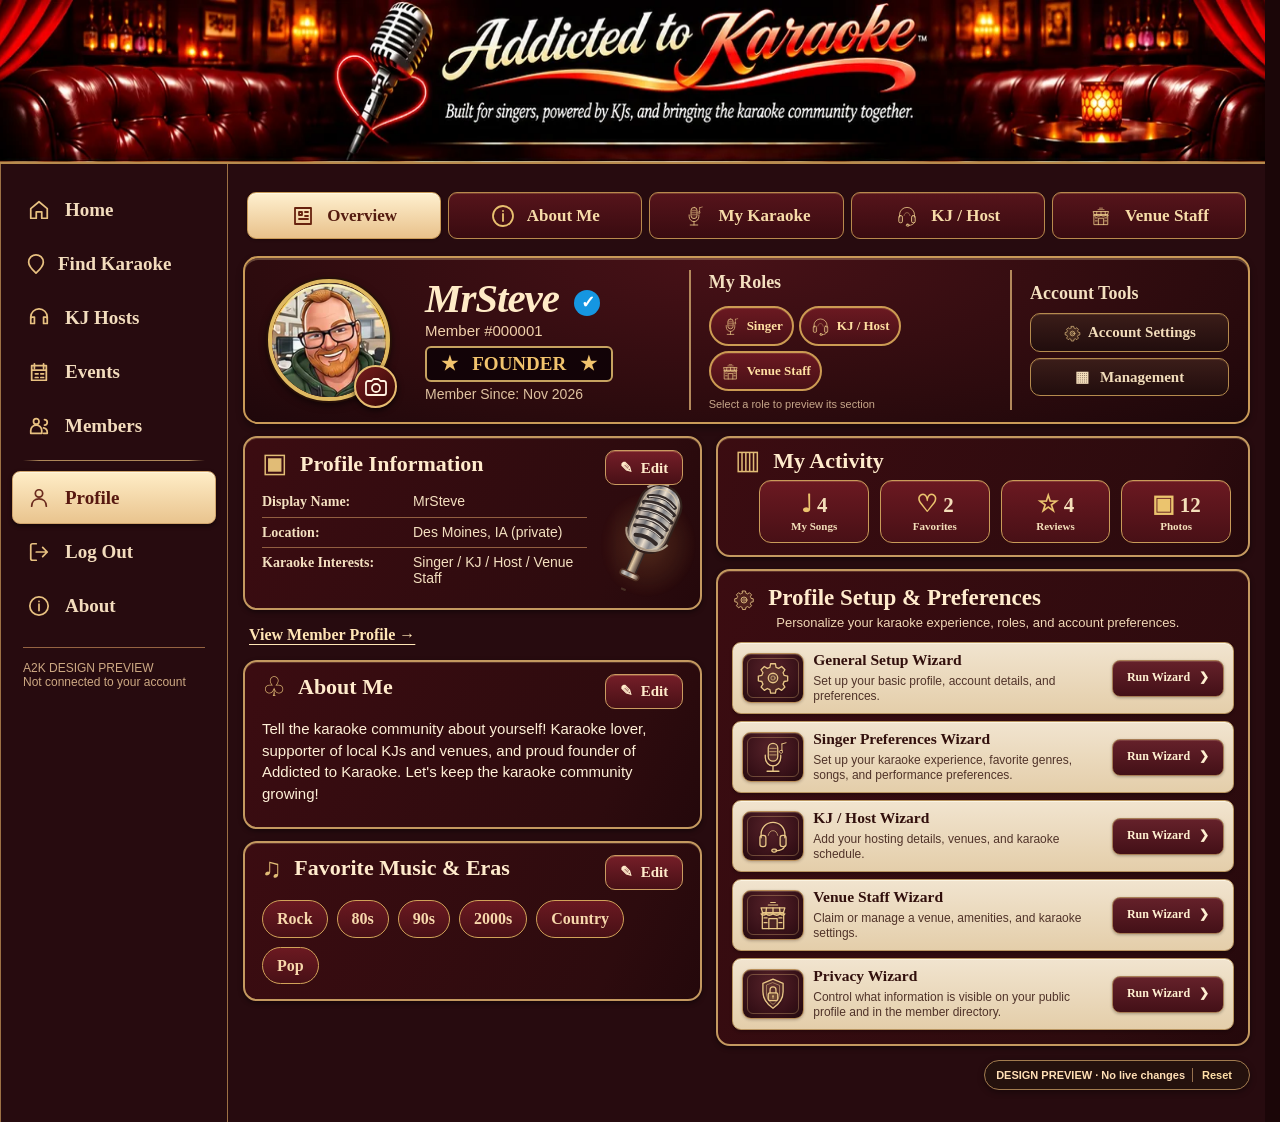
==== commit aef1b7fb: "Unify crisp sidebar navigation icons in profile preview V60" ====
--- a/A2K_Profile_Redesign_Interactive.html
+++ b/A2K_Profile_Redesign_Interactive.html
@@ -5,7 +5,7 @@
 <meta name="viewport" content="width=device-width,initial-scale=1,viewport-fit=cover" />
 <meta name="theme-color" content="#280b0b" />
 <meta name="robots" content="noindex,nofollow" />
-<title>Addicted to Karaoke | Profile Reference-Match Preview V57</title>
+<title>Addicted to Karaoke | Profile Reference-Match Preview V60</title>
 <style>
 :root{--wine:#690810;--wine2:#4c090d;--panel:#270707;--cream:#f5dcb0;--ivory:#fff0d1;--oldgold:#c49c5f;--darkgold:#805629;--muted:#d6bba0;--ink:#34090b;--line:#ae7d45;--softline:#67402e;--edge:#ab7744}
 *{box-sizing:border-box}html{scroll-behavior:smooth}body{margin:0;background:#090505;color:#f4e0c0;font:16px/1.36 Georgia,'Times New Roman',serif}button,input,textarea,select{font:inherit}button{cursor:pointer}button:focus-visible,a:focus-visible,input:focus-visible,textarea:focus-visible,select:focus-visible{outline:3px solid #ffe1a2;outline-offset:3px}a{color:inherit}[hidden]{display:none!important}
@@ -1432,8 +1432,11 @@
 .member-show-facts{margin:0;color:#ead2b0;font:13px/1.5 Arial,sans-serif}
 .member-show-awards{border-left:1px solid #9c764e;padding-left:24px}
 .member-show-awards h2{margin:0 0 6px;color:#f1d39e;font:700 16px Georgia,serif}
-.member-show-badges{display:grid;grid-template-columns:repeat(3,44px);gap:3px 7px}
-.member-show-badges img{width:44px;height:48px;object-fit:contain}
+.member-show-badges{display:grid;grid-template-columns:repeat(3,68px);gap:6px 8px}
+.member-show-badges button{display:block;background:transparent;padding:0;border:0;border-radius:7px;cursor:pointer}
+.member-show-badges img{display:block;width:100%;height:auto;aspect-ratio:68/74;object-fit:contain}
+.member-show-badges button:is(:hover,:focus-visible){outline:2px solid #ebc986;outline-offset:2px;background:#572423}
+.member-badge-caption{display:block;min-height:1.4em;margin-top:7px;color:#ffe3b4;text-align:center;font:600 15px/1.4 Georgia,serif}
 .member-show-body{display:grid;grid-template-columns:minmax(0,3fr) minmax(0,2fr);gap:16px;margin-top:16px;align-items:start}
 .member-show-card{min-width:0;background:linear-gradient(120deg,#46221c,#271410);border:1px solid #a68251;border-radius:13px;padding:clamp(17px,2vw,25px);color:#fbe9cd}
 .member-show-card h2{margin:0 0 14px;color:#ffe2b5;font:italic bold 25px/1.15 Georgia,serif}
@@ -1451,8 +1454,19 @@
 .member-show-card li>span{flex:none;font:12px Arial,sans-serif;border:1px solid #a17a4e;padding:4px 8px;border-radius:14px}
 .member-show-card details summary{cursor:pointer;color:#f5ce8b;text-decoration:underline;text-underline-offset:3px;padding:8px 0}
 @media(max-width:860px){.member-show-id{gap:16px}.member-show-portrait{width:86px;height:86px}.member-show-awards{padding-left:14px}.member-show-body,.member-show-story{grid-template-columns:1fr}.member-show-music{border-left:0;border-top:1px solid #c7a16e;padding:14px 0 0}.member-show-story{gap:15px}}
-@media(max-width:580px){.member-show-id{grid-template-columns:auto minmax(0,1fr);padding:18px 15px}.member-show-portrait{width:70px;height:70px}.member-show-awards{grid-column:1/-1;border-left:0;border-top:1px solid #976b49;padding:12px 0 0}.member-show-badges{grid-template-columns:repeat(6,minmax(0,44px));gap:3px}.member-show-badges img{max-width:100%}}
-</style></head>
+@media(max-width:580px){.member-show-id{grid-template-columns:auto minmax(0,1fr);padding:18px 15px}.member-show-portrait{width:70px;height:70px}.member-show-awards{grid-column:1/-1;border-left:0;border-top:1px solid #976b49;padding:12px 0 0}.member-show-badges{grid-template-columns:repeat(auto-fit,minmax(54px,1fr));max-width:420px;gap:7px}.member-show-badges img{max-width:100%}}
+</style><style>
+.member-collection-link{background:none;border:0;padding:3px 0;color:#ffe3b4;text-decoration:underline;text-underline-offset:3px;font:600 14px Georgia,serif;cursor:pointer}
+.member-collection{grid-column:1/-1;scroll-margin-top:12px}
+.member-collection>summary{cursor:pointer;font:bold 21px Georgia,serif}
+.member-collection .member-show-badges{grid-template-columns:repeat(auto-fill,minmax(58px,68px));justify-content:start;margin-top:16px}
+.member-collection .member-badge-caption{text-align:left}
+</style><style id="a2k-v60-nav-icon-polish">
+/* V60: use the same crisp outline drawing style for every sidebar destination. */
+#sideNav .nav-icon{display:grid;place-items:center;width:28px;min-width:28px;height:28px;flex:0 0 28px;line-height:1}
+#sideNav .nav-icon .a2k-outline-ico{display:block;width:22px;height:22px;stroke-width:1.9}
+</style>
+</head>
 <body><div class="site">
 <header class="site-header"><img src="[data-uri]" alt="Addicted to Karaoke — Built for singers, powered by KJs, and bringing the karaoke community together"></header>
 <aside class="side"><nav aria-label="Site navigation" id="sideNav"></nav><div class="side-foot">A2K DESIGN PREVIEW<br>Not connected to your account</div></aside>
@@ -1509,7 +1523,7 @@
 /* One source of truth for wizard-related icons; no new graphics. */
 function wizardIcon(key){return wizardBadge(key).replace('class="wizard-image wizard-icon-badge"','class="wizard-icon-inline"');}
 function tabIcon(key){const m={karaoke:'singer',host:'kj',venue:'venue',privacy:'privacy'};return m[key]?wizardIcon(m[key]):outlineIcon(({overview:'overview',about:'about'})[key]||'overview');}
-function navRelatedIcon(label){return label==='KJ Hosts'?wizardIcon('kj'):outlineIcon(({Home:'home','Find Karaoke':'find',Events:'events',Members:'members',Profile:'profile','Log Out':'logout',About:'about'})[label]||'about');}
+function navRelatedIcon(label){return outlineIcon(({Home:'home','Find Karaoke':'find','KJ Hosts':'headphones',Events:'events',Members:'members',Profile:'profile','Log Out':'logout',About:'about'})[label]||'about');}
 function wizardCards(){return wizardList.map(([key,name,desc])=>`<div class="wizard-row">${wizardBadge(key)}<div class="wizard-text"><strong>${esc(name)}</strong><small>${esc(desc)}</small></div><button type="button" class="wizard-go" data-wizard="${key}">Run Wizard &nbsp; ❯</button></div>`).join('');}
 function overview(){
 const profile=panel('<span class="ico">▣</span> Profile Information',`<div class="rows"><div class="info-row"><span class="field">Display Name:</span><span class="value">${esc(data.name)}</span></div><div class="info-row"><span class="field">Location:</span><span class="value">${data.privacy.location?esc(data.location):esc(data.location)+' (private)'}</span></div><div class="info-row"><span class="field">Karaoke Interests:</span><span class="value">${esc(roleDisplay())}</span></div></div>`,['edit','profile'], 'profile-info');
@@ -2772,15 +2786,46 @@
  });
  const music=data.genres.length?'<h3>Favorite Music &amp; Eras</h3>'+(p.musicEras===false?'<p>Only visible to you.</p>':'')+'<div class="tags">'+data.genres.map(g=>'<span class="tag">'+esc(g)+'</span>').join('')+'</div>':'';
  const roleChips=data.roles.map(key=>roles.find(role=>role[0]===key)?.[1]).filter(Boolean).map(label=>'<span>'+esc(label)+'</span>').join('');
- const awards=memberPreviewAwards.map(([code,label])=>'<img src="assets/badges/'+code+'.png?v=319" alt="'+label+'" title="'+label+'">').join('');
+ const rarityGroups=[
+  ['founder','founding_tester','review_100','song_100','venue_100','favorite_25'],
+  ['verified_kj','verified_venue_owner','community_supporter','super_admin','review_75','song_75','venue_25','favorite_10'],
+  ['admin','moderator','review_25','song_25','venue_10','favorite_5'],
+  ['review_1','song_1','venue_1','favorite_1']
+ ];
+ function rank(code){
+  if(code==='founder')return -1;
+  const tier=rarityGroups.findIndex(group=>group.includes(code));
+  return tier<0?rarityGroups.length:tier;
+ }
+ const earned=[...memberPreviewAwards].sort(([a],[b])=>rank(a)-rank(b));
+ const hasCollection=earned.length>3;
+ function badgeRack(items){
+  return '<div class="member-show-badges">'+items.map(([code,label])=>'<button type="button" data-award-name="'+esc(label)+'" aria-label="'+esc(label)+'"><img src="assets/badges/'+encodeURIComponent(code)+'.png?v=319" alt=""></button>').join('')+'</div><span class="member-badge-caption"></span>';
+ }
  root.innerHTML=`<nav class="member-show-nav"><a href="#overview">← Back to Overview</a><span>Owner preview</span></nav>
  <header class="member-show-id"><span class="member-show-portrait"><img alt=""></span><div><h1><span>${esc(data.name)}</span><span class="blue-check" aria-label="Verified">✓</span></h1>
  <div class="member-show-roles">${roleChips}</div><p class="member-show-facts">Member #000001 · Joined November 2026</p></div>
- <section class="member-show-awards"><h2>Badges</h2><div class="member-show-badges">${awards}</div></section></header>
+ ${earned.length?`<section class="member-show-awards"><h2>${hasCollection?'Featured Badges':'Badges'}</h2>${badgeRack(earned.slice(0,3))}${hasCollection?`<button type="button" class="member-collection-link" aria-controls="member-badge-collection" aria-expanded="false">View all ${earned.length} badges</button>`:''}</section>`:''}</header>
  <div class="member-show-body"><section class="member-show-card member-show-story"><div><h2>About Me</h2><p>${esc(data.bio||'No About Me story yet.')}</p></div>
  ${music?'<div class="member-show-music">'+music+'</div>':''}</section>
  ${memberList('My Karaoke Songs',songs,p.songs,'View All Songs','No songs added yet.')}
- ${memberList('Favorite Venues',venues,p.venues,'View All Venues','No favorite venues added yet.')}</div>`;
+ ${memberList('Favorite Venues',venues,p.venues,'View All Venues','No favorite venues added yet.')}
+ ${hasCollection?`<details id="member-badge-collection" class="member-show-card member-collection"><summary>Badges (${earned.length})</summary>${badgeRack(earned)}</details>`:''}</div>`;
+ for(const rack of root.querySelectorAll('.member-show-badges')){
+ const caption=rack.nextElementSibling;
+ function showBadge(control){caption.textContent=control?.closest('[data-award-name]')?.dataset.awardName||'';}
+ rack.onpointerover=event=>showBadge(event.target);
+ rack.onpointerleave=()=>showBadge(rack.contains(document.activeElement)?document.activeElement:null);
+ rack.onfocusin=event=>showBadge(event.target);
+ rack.onfocusout=event=>showBadge(event.relatedTarget);
+ rack.onclick=event=>showBadge(event.target);
+ }
+ const collection=root.querySelector('#member-badge-collection');
+ if(collection){
+  const link=root.querySelector('.member-collection-link');
+  collection.ontoggle=()=>link.setAttribute('aria-expanded',String(collection.open));
+  link.onclick=()=>{collection.open=true;collection.querySelector('summary').focus({preventScroll:true});collection.scrollIntoView({block:'start'});};
+ }
  const portrait=root.querySelector('.member-show-portrait img');
  portrait.src=$('#avatarImage').src;
  portrait.classList.toggle('is-default-portrait',!data.photo);
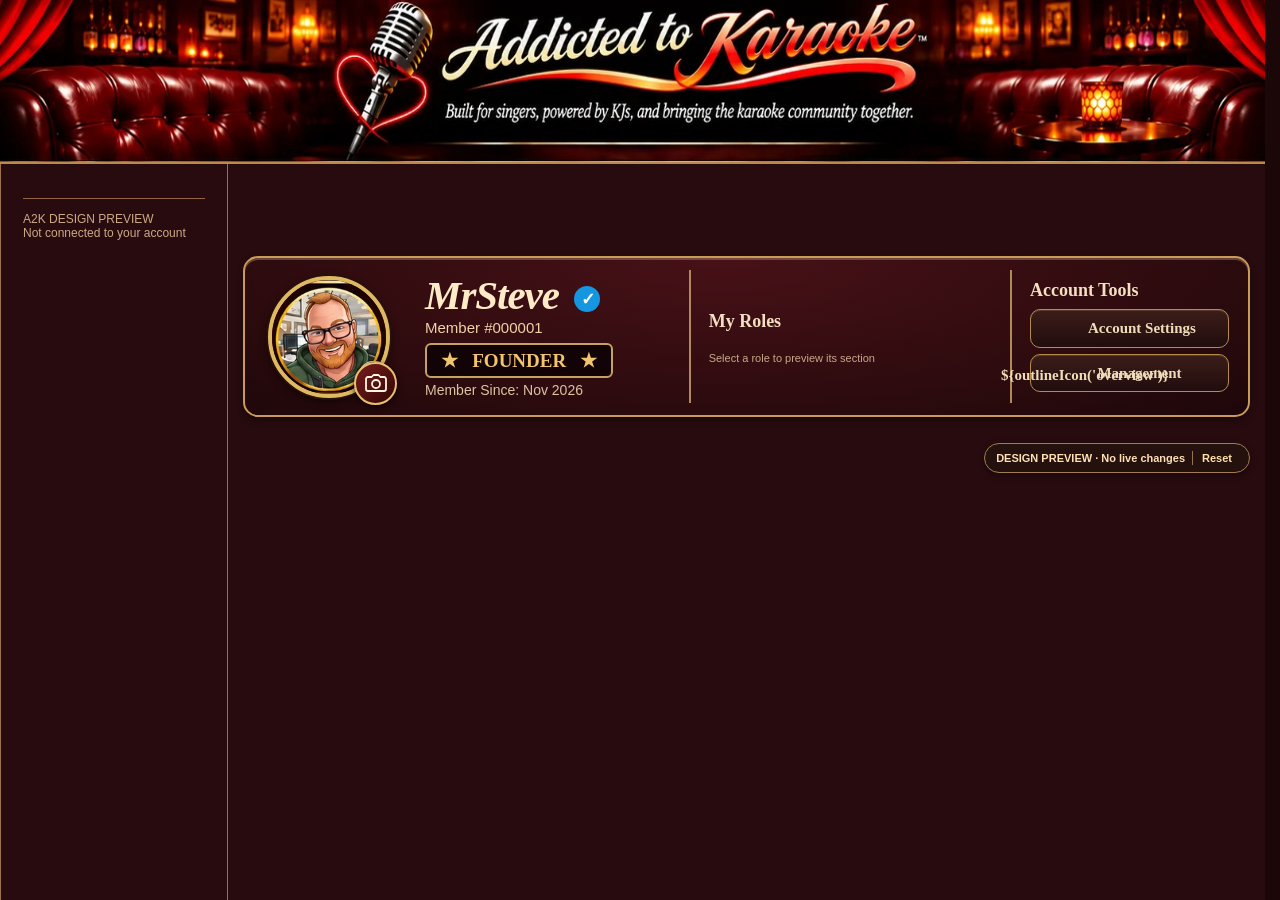
==== commit 26e4b1d6: "Unify crisp outline icons across A2K profile preview V61" ====
--- a/A2K_Profile_Redesign_Interactive.html
+++ b/A2K_Profile_Redesign_Interactive.html
@@ -5,7 +5,7 @@
 <meta name="viewport" content="width=device-width,initial-scale=1,viewport-fit=cover" />
 <meta name="theme-color" content="#280b0b" />
 <meta name="robots" content="noindex,nofollow" />
-<title>Addicted to Karaoke | Profile Reference-Match Preview V60</title>
+<title>Addicted to Karaoke | Profile Reference-Match Preview V61</title>
 <style>
 :root{--wine:#690810;--wine2:#4c090d;--panel:#270707;--cream:#f5dcb0;--ivory:#fff0d1;--oldgold:#c49c5f;--darkgold:#805629;--muted:#d6bba0;--ink:#34090b;--line:#ae7d45;--softline:#67402e;--edge:#ab7744}
 *{box-sizing:border-box}html{scroll-behavior:smooth}body{margin:0;background:#090505;color:#f4e0c0;font:16px/1.36 Georgia,'Times New Roman',serif}button,input,textarea,select{font:inherit}button{cursor:pointer}button:focus-visible,a:focus-visible,input:focus-visible,textarea:focus-visible,select:focus-visible{outline:3px solid #ffe1a2;outline-offset:3px}a{color:inherit}[hidden]{display:none!important}
@@ -1466,6 +1466,19 @@
 #sideNav .nav-icon{display:grid;place-items:center;width:28px;min-width:28px;height:28px;flex:0 0 28px;line-height:1}
 #sideNav .nav-icon .a2k-outline-ico{display:block;width:22px;height:22px;stroke-width:1.9}
 </style>
+<style id="a2k-v61-icon-system">
+/* V61: consistent fine-line icons across profile tabs, panels, actions, stats, and role chips. */
+.panel-title .ico{display:inline-flex;align-items:center;justify-content:center;flex:0 0 22px;width:22px;height:22px;color:#e8c16d}
+.panel-title .ico .a2k-outline-ico{display:block;width:21px;height:21px;stroke-width:1.9}
+#tabs .tab-ico .a2k-outline-ico{display:block;width:21px;height:21px;stroke-width:1.9}
+.action-icon{display:inline-flex;width:15px;height:15px;align-items:center;justify-content:center;vertical-align:-.15em;margin-right:5px;color:currentColor}
+.action-icon .a2k-outline-ico{display:block;width:15px;height:15px;stroke-width:2}
+.stat-head .ico{display:inline-flex;align-items:center;justify-content:center;width:24px;height:24px;vertical-align:-.25em;color:#eac777}
+.stat-head .ico .a2k-outline-ico{display:block;width:21px;height:21px;stroke-width:1.9}
+.badge-tile .symbol{display:flex;align-items:center;justify-content:center;color:#ecc276;font-size:32px;height:38px}
+.badge-tile .symbol .a2k-outline-ico{display:block;width:27px;height:27px;stroke-width:1.9}
+.settings-gear-icon .a2k-outline-ico{display:block;width:19px;height:19px;stroke-width:1.9}
+</style>
 </head>
 <body><div class="site">
 <header class="site-header"><img src="[data-uri]" alt="Addicted to Karaoke — Built for singers, powered by KJs, and bringing the karaoke community together"></header>
@@ -1476,7 +1489,7 @@
  <div class="avatar-ring"><span class="avatar-viewport"><img id="avatarImage" src="[data-uri]" alt="Sample profile avatar"></span><button type="button" class="camera" title="Change profile picture in preview" aria-label="Choose a profile picture" data-photo-picker><svg xmlns="http://www.w3.org/2000/svg" viewBox="0 0 24 24" aria-hidden="true" width="23" height="23" fill="none" stroke="currentColor" stroke-width="1.8" stroke-linecap="round" stroke-linejoin="round"><path d="M14.5 4h-5L7.6 6H4a2 2 0 0 0-2 2v10a2 2 0 0 0 2 2h16a2 2 0 0 0 2-2V8a2 2 0 0 0-2-2h-3.6z"/><circle cx="12" cy="13" r="4"/></svg></button></div><input type="file" id="avatarFilePicker" accept="image/png,image/jpeg,image/webp" hidden aria-label="Choose a profile picture">
  <div class="profile-name"><h1 id="memberName">MrSteve <span class="blue-check" title="Verified">✓</span></h1><div class="member-id">Member #000001</div><span class="founder">★ &nbsp; FOUNDER &nbsp; ★</span><div class="member-since">Member Since: Nov 2026</div></div>
  <div class="member-roles"><div class="section-label">My Roles</div><div class="role-set" id="roleControls"></div><div class="roles-hint">Select a role to preview its section</div></div>
- <div class="member-tools"><div class="section-label">Account Tools</div><button class="tool-btn" data-edit="profile"><span id="a2kSettingsIcon" class="settings-gear-icon" aria-hidden="true"></span>Account Settings</button><button class="tool-btn" data-demo="Management">▦ &nbsp; Management</button></div>
+ <div class="member-tools"><div class="section-label">Account Tools</div><button class="tool-btn" data-edit="profile"><span id="a2kSettingsIcon" class="settings-gear-icon" aria-hidden="true"></span>Account Settings</button><button class="tool-btn" data-demo="Management"><span class="action-icon" aria-hidden="true">${outlineIcon('overview')}</span>Management</button></div>
 </section>
 <section id="memberShowcase" aria-label="Individual member profile" hidden></section>
 <div id="tabContent" role="tabpanel" aria-live="polite"></div>
@@ -1503,7 +1516,8 @@
 const navNames=[['home','Home','#home'],['find','Find Karaoke','#find'],['hosts','KJ Hosts','#find'],['events','Events','#find'],['members','Members','#find'],['profile','Profile',null],['logout','Log Out','#signin'],['about','About','#about']];
 function tabDefs(){const d=[...tabsBase];for(const r of roles)if(data.roles.includes(r[0]))d.push(tabFor[r[0]]);return d;}
 const MIC_ART='[data-uri]';
-function panel(title,contents,action,extra=''){return `<article class="panel ${extra}"><div class="panel-inner"><div class="panel-heading"><h2 class="panel-title">${title}</h2>${action?`<button type="button" class="action-btn" data-action="${esc(action[0])}" ${action[1]?`data-target="${esc(action[1])}"`:''}>✎ &nbsp;${esc(action[2]||'Edit')}</button>`:''}</div>${contents}</div>${extra==='profile-info'?`<img class="mic-decoration" src="${MIC_ART}" alt="" aria-hidden="true">`:''}</article>`;}
+function panelIconKey(title){const t=title.replace(/<[^>]*>/g,' ').replace(/&amp;/g,'&').toLowerCase();if(t.includes('activity'))return'activity';if(t.includes('privacy'))return'shield';if(t.includes('story'))return'profile';if(t.includes('award')||t.includes('achievement'))return'awards';if(t.includes('venue')||t.includes('where i host'))return'venue';if(t.includes('schedule'))return'events';if(t.includes('host'))return'headphones';if(t.includes('music')||t.includes('song')||t.includes('karaoke interest')||t.includes('karaoke experience')||t.includes('singer setup'))return'music';if(t.includes('about'))return'about';return'overview';}
+function panel(title,contents,action,extra=''){title=title.replace(/<span class="ico">[\\s\\S]*<\\/span>/,`<span class="ico" aria-hidden="true">${outlineIcon(panelIconKey(title))}</span>`);return `<article class="panel ${extra}"><div class="panel-inner"><div class="panel-heading"><h2 class="panel-title">${title}</h2>${action?`<button type="button" class="action-btn" data-action="${esc(action[0])}" ${action[1]?`data-target="${esc(action[1])}"`:''}><span class="action-icon" aria-hidden="true">${outlineIcon('pencil')}</span>${esc(action[2]||'Edit')}</button>`:''}</div>${contents}</div>${extra==='profile-info'?`<img class="mic-decoration" src="${MIC_ART}" alt="" aria-hidden="true">`:''}</article>`;}
 function field(label,value){return `<div class="field-line"><span>${esc(label)}</span><b>${esc(value)}</b></div>`;}
 function roleDisplay(){return data.roles.map(k=>roles.find(r=>r[0]===k)?.[1]||k).join(' / ')||'None';}
 function feature(icon,title,sub,action,button){return `<div class="feature-row"><span class="icon">${icon}</span><div class="feature-text"><strong>${esc(title)}</strong><small>${esc(sub)}</small></div>${action?`<button type="button" data-action="${esc(action)}">${esc(button||'Edit')}</button>`:''}</div>`;}
@@ -1522,22 +1536,23 @@
 }
 /* One source of truth for wizard-related icons; no new graphics. */
 function wizardIcon(key){return wizardBadge(key).replace('class="wizard-image wizard-icon-badge"','class="wizard-icon-inline"');}
-function tabIcon(key){const m={karaoke:'singer',host:'kj',venue:'venue',privacy:'privacy'};return m[key]?wizardIcon(m[key]):outlineIcon(({overview:'overview',about:'about'})[key]||'overview');}
+function tabIcon(key){return outlineIcon(({overview:'overview',about:'about',karaoke:'music',host:'headphones',venue:'venue',privacy:'shield'})[key]||'overview');}
+function roleOutlineIcon(key){return outlineIcon(({singer:'karaoke',kj:'headphones',venue:'venue'})[key]||'about');}
 function navRelatedIcon(label){return outlineIcon(({Home:'home','Find Karaoke':'find','KJ Hosts':'headphones',Events:'events',Members:'members',Profile:'profile','Log Out':'logout',About:'about'})[label]||'about');}
 function wizardCards(){return wizardList.map(([key,name,desc])=>`<div class="wizard-row">${wizardBadge(key)}<div class="wizard-text"><strong>${esc(name)}</strong><small>${esc(desc)}</small></div><button type="button" class="wizard-go" data-wizard="${key}">Run Wizard &nbsp; ❯</button></div>`).join('');}
 function overview(){
 const profile=panel('<span class="ico">▣</span> Profile Information',`<div class="rows"><div class="info-row"><span class="field">Display Name:</span><span class="value">${esc(data.name)}</span></div><div class="info-row"><span class="field">Location:</span><span class="value">${data.privacy.location?esc(data.location):esc(data.location)+' (private)'}</span></div><div class="info-row"><span class="field">Karaoke Interests:</span><span class="value">${esc(roleDisplay())}</span></div></div>`,['edit','profile'], 'profile-info');
 const bio=panel('<span class="ico">♧</span> About Me',`<p class="panel-copy">${esc(data.bio)}</p>`,['edit','bio'],'about-preview');
 const genres=panel('<span class="ico">♫</span> Favorite Music &amp; Eras',`<div class="tags">${tags()}</div>`,['edit','genres']);
-const stat=panel('<span class="ico">▥</span> My Activity',`<div class="stat-grid">${[['♩',data.songs.length,'My Songs'],['♡',2,'Favorites'],['☆',4,'Reviews'],['▣',12,'Photos']].map(([ico,nm,name])=>`<button class="stat" data-action="stat" data-target="${esc(name)}"><span class="stat-head"><span class="ico">${ico}</span> ${nm}</span><span class="stat-sub">${name}</span></button>`).join('')}</div>`,null,'stat-panel');
+const stat=panel('<span class="ico">▥</span> My Activity',`<div class="stat-grid">${[['music',data.songs.length,'My Songs'],['heart',2,'Favorites'],['star',4,'Reviews'],['camera',12,'Photos']].map(([ico,nm,name])=>`<button class="stat" data-action="stat" data-target="${esc(name)}"><span class="stat-head"><span class="ico">${outlineIcon(ico)}</span> ${nm}</span><span class="stat-sub">${name}</span></button>`).join('')}</div>`,null,'stat-panel');
 const wizards=`<article class="panel wizard-section"><div class="panel-inner"><h2 class="panel-title"><span class="ico">${wizardIcon("general")}</span> Profile Setup &amp; Preferences</h2><p class="subtitle">Personalize your karaoke experience, roles, and account preferences.</p><div class="wizard-list">${wizardCards()}</div></div></article>`;
 return `<div class="layout-columns"><div class="stack">${profile}<a class="member-preview-link" href="#member/mrsteve">View Member Profile →</a>${bio}${genres}</div><div class="stack">${stat}${wizards}</div></div>`;
 }
 function about(){
 const a=panel('<span class="ico">▣</span> Profile Information',field('Display Name',data.name)+field('Location',data.location)+field('Member Number','#000001')+field('Member Since','November 2026'),['edit','profile']);
 const b=panel('<span class="ico">♙</span> My Story',`<p class="panel-copy">${esc(data.bio)}</p>`,['edit','bio']);
-const c=panel('<span class="ico">♫</span> My Karaoke Interests',`<div class="role-set">${roles.filter(r=>data.roles.includes(r[0])).map(r=>`<span class="role-pill" aria-pressed="true">${wizardIcon(r[0])} ${r[1]}</span>`).join('')}</div><p class="vary">You can select multiple roles during General Setup.</p>`,['wizard','general','Edit Roles']);
-const d=panel('<span class="ico">♛</span> Awards &amp; Achievements',`<div class="badge-tiles">${[['♛','Founder'],['✓','Verified'],['★','Contribution'],['◈','Milestones']].map(([symbol,name])=>`<div class="badge-tile"><span class="symbol">${symbol}</span><span>${name}</span></div>`).join('')}</div><p class="vary">Awards stay with About Me instead of using another profile tab.</p>`,['demo','Awards','View All']);
+const c=panel('<span class="ico">♫</span> My Karaoke Interests',`<div class="role-set">${roles.filter(r=>data.roles.includes(r[0])).map(r=>`<span class="role-pill" aria-pressed="true"><span class="r-icon">${roleOutlineIcon(r[0])}</span>${r[1]}</span>`).join('')}</div><p class="vary">You can select multiple roles during General Setup.</p>`,['wizard','general','Edit Roles']);
+const d=panel('<span class="ico">♛</span> Awards &amp; Achievements',`<div class="badge-tiles">${[['crown','Founder'],['check','Verified'],['star','Contribution'],['diamond','Milestones']].map(([symbol,name])=>`<div class="badge-tile"><span class="symbol">${outlineIcon(symbol)}</span><span>${name}</span></div>`).join('')}</div><p class="vary">Awards stay with About Me instead of using another profile tab.</p>`,['demo','Awards','View All']);
 return `<div class="layout-columns tab-page"><div class="stack">${a}${b}</div><div class="stack">${c}${d}</div></div>`;
 }
 function songList(){const opts=[['my','My Songs'],['favorite','Favorites'],['want','Want to Sing'],['duet','Duets']];return `<div class="pill-filters">${opts.map(([key,label])=>`<button class="pill-filter" data-songfilter="${key}" aria-pressed="${songFilter===key}">${label}</button>`).join('')}</div><div class="feature-list">${data.songs.filter(s=>songFilter==='my'||s.type===songFilter).map(s=>feature('♫',s.title,s.artist,'song','Edit')).join('')||'<p class="note">No songs in this list.</p>'}</div>`;}
@@ -1565,10 +1580,11 @@
  awards:'M12 2l3 6 7 1-5 5 1.2 7-6.2-3.5L5.8 21 7 14l-5-5 7-1z',
  overview:'M4 4h16v16H4zM8 8h3v3H8zM14 8h3M14 12h3M8 15h9'
 };
+Object.assign(PICTO,{music:PICTO.karaoke,heart:'M20.8 4.6a5.4 5.4 0 0 0-7.6 0L12 5.8l-1.2-1.2a5.4 5.4 0 0 0-7.6 7.6l1.2 1.2L12 21l7.6-7.6 1.2-1.2a5.4 5.4 0 0 0 0-7.6Z',star:'M12 3l2.8 5.7 6.2.9-4.5 4.4 1.1 6.2-5.6-3-5.6 3 1.1-6.2L3 9.6l6.2-.9z',camera:'M4 7h3l1.5-2h7L17 7h3v13H4zM12 10a3.2 3.2 0 1 0 0 6.4a3.2 3.2 0 0 0 0-6.4Z',activity:'M5 4h14v16H5zM8 8h1M11 8h5M8 12h1M11 12h5M8 16h1M11 16h5',pencil:'M4 16.8V20h3.2L19 8.2 15.8 5 4 16.8ZM14.5 6.3l3.2 3.2M13 20h7',crown:'M3 8l5 4 4-7 4 7 5-4-2 12H5L3 8ZM5 20h14',check:'M12 2a10 10 0 1 0 0 20a10 10 0 0 0 0-20ZM7.5 12.5l3 3 6-7',diamond:'M12 3l9 9-9 9-9-9zM3 12h18M12 3l-4 9 4 9 4-9-4-9'});
 function outlineIcon(key){const d=PICTO[key]||PICTO.overview;return `<svg viewBox="0 0 24 24" focusable="false" aria-hidden="true" class="a2k-outline-ico" fill="none" stroke="currentColor" stroke-linejoin="round" stroke-linecap="round" stroke-width="1.8"><path d="${d}" /></svg>`;}
 
 function drawNav(){let side=$('#sideNav');side.innerHTML=[['⌂','Home','#home'],['◇','Find Karaoke','#find'],['♩','KJ Hosts','#find'],['▦','Events','#find'],['♧','Members','#find'],['♙','Profile',null],['⇥','Log Out',null],['ⓘ','About','#about']].map(([icon,label,url])=>`<${url?'a':'button type="button"'} class="nav-link ${label==='Profile'?'is-current':''}" ${url?`href="https://addictedtokaraoke.com/${url}"`:`data-nav="${label}"`} ${label==='Profile'?'aria-current="page"':''}><span class="nav-icon">${navRelatedIcon(label)}</span>${label}</${url?'a':'button'}>`).join('');}
-function updateHeader(){const name=$('#memberName');name.innerHTML=`${esc(data.name)} <span class="blue-check" title="Verified">✓</span>`;$('#avatarImage').classList.toggle('is-default-portrait',!data.photo);$('#avatarImage').src=data.photo||'[data-uri]';$('#a2kSettingsIcon').innerHTML=wizardIcon('general');$('#roleControls').innerHTML=roles.map(([key,label,ico])=>`<button class="role-pill" type="button" data-role="${key}" aria-pressed="${data.roles.includes(key)}" title="Toggle ${label} in this preview"><span class="r-icon">${wizardIcon(key)}</span>${label}</button>`).join('');}
+function updateHeader(){const name=$('#memberName');name.innerHTML=`${esc(data.name)} <span class="blue-check" title="Verified">✓</span>`;$('#avatarImage').classList.toggle('is-default-portrait',!data.photo);$('#avatarImage').src=data.photo||'[data-uri]';$('#a2kSettingsIcon').innerHTML=outlineIcon('gear');$('#roleControls').innerHTML=roles.map(([key,label,ico])=>`<button class="role-pill" type="button" data-role="${key}" aria-pressed="${data.roles.includes(key)}" title="Toggle ${label} in this preview"><span class="r-icon">${roleOutlineIcon(key)}</span>${label}</button>`).join('');}
 function render(){const defs=tabDefs();if(!defs.find(t=>t[0]===active))active='overview';$('#tabs').innerHTML=defs.map(([key,label,ico])=>`<button type="button" class="tab ${active===key?'active':''}" role="tab" data-tab="${key}" aria-selected="${active===key}" tabindex="${active===key?'0':'-1'}"><span aria-hidden="true" class="tab-ico">${tabIcon(key)}</span>${label}</button>`).join('');$('#tabContent').innerHTML=views[active]();$('#tabContent').setAttribute('aria-label',defs.find(t=>t[0]===active)[1]);updateHeader();}
 function showDialog(title,body){wizard=null;returnFocus=document.activeElement;const dialog=$('#modalDialog');dialog.classList.remove('large');$('#modalHeading').textContent=title;$('#modalProgress').innerHTML='';$('#modalContent').innerHTML=body;$('#modalBack').hidden=true;$('#modalNext').hidden=true;$('#modalCancel').textContent='Close';$('#modalOverlay').hidden=false;$('#modalCancel').focus();}
 function closeDialog(){$('#modalOverlay').hidden=true;wizard=null;render();returnFocus?.focus?.();}
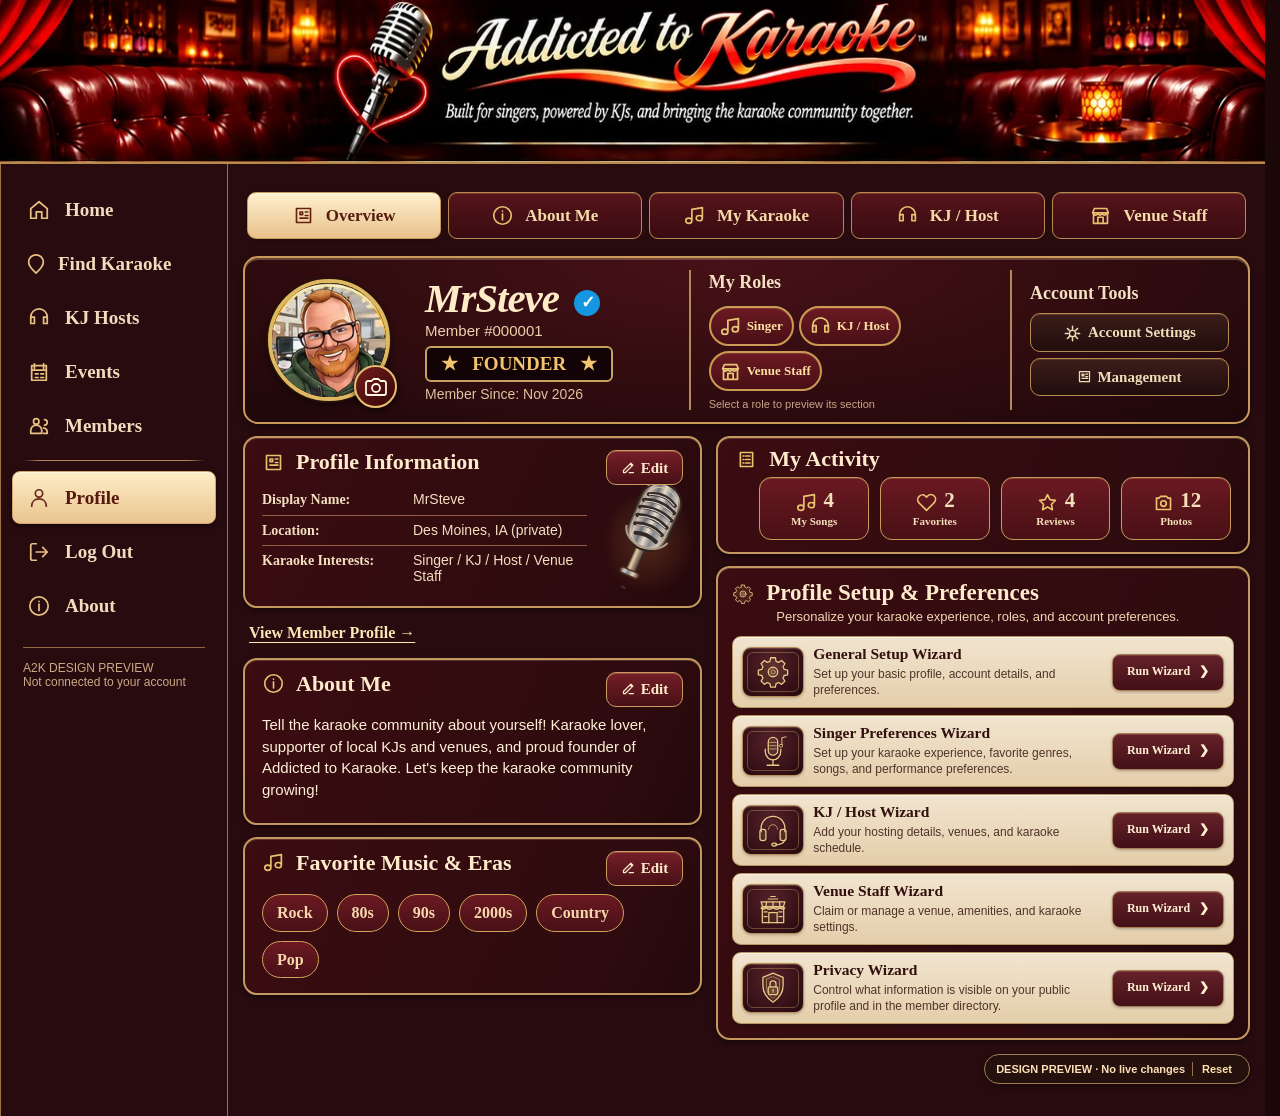
==== commit e9fdd9ef: "Fix icon normalization rendering in A2K preview V62" ====
--- a/A2K_Profile_Redesign_Interactive.html
+++ b/A2K_Profile_Redesign_Interactive.html
@@ -5,7 +5,7 @@
 <meta name="viewport" content="width=device-width,initial-scale=1,viewport-fit=cover" />
 <meta name="theme-color" content="#280b0b" />
 <meta name="robots" content="noindex,nofollow" />
-<title>Addicted to Karaoke | Profile Reference-Match Preview V61</title>
+<title>Addicted to Karaoke | Profile Reference-Match Preview V62</title>
 <style>
 :root{--wine:#690810;--wine2:#4c090d;--panel:#270707;--cream:#f5dcb0;--ivory:#fff0d1;--oldgold:#c49c5f;--darkgold:#805629;--muted:#d6bba0;--ink:#34090b;--line:#ae7d45;--softline:#67402e;--edge:#ab7744}
 *{box-sizing:border-box}html{scroll-behavior:smooth}body{margin:0;background:#090505;color:#f4e0c0;font:16px/1.36 Georgia,'Times New Roman',serif}button,input,textarea,select{font:inherit}button{cursor:pointer}button:focus-visible,a:focus-visible,input:focus-visible,textarea:focus-visible,select:focus-visible{outline:3px solid #ffe1a2;outline-offset:3px}a{color:inherit}[hidden]{display:none!important}
@@ -1489,7 +1489,7 @@
  <div class="avatar-ring"><span class="avatar-viewport"><img id="avatarImage" src="[data-uri]" alt="Sample profile avatar"></span><button type="button" class="camera" title="Change profile picture in preview" aria-label="Choose a profile picture" data-photo-picker><svg xmlns="http://www.w3.org/2000/svg" viewBox="0 0 24 24" aria-hidden="true" width="23" height="23" fill="none" stroke="currentColor" stroke-width="1.8" stroke-linecap="round" stroke-linejoin="round"><path d="M14.5 4h-5L7.6 6H4a2 2 0 0 0-2 2v10a2 2 0 0 0 2 2h16a2 2 0 0 0 2-2V8a2 2 0 0 0-2-2h-3.6z"/><circle cx="12" cy="13" r="4"/></svg></button></div><input type="file" id="avatarFilePicker" accept="image/png,image/jpeg,image/webp" hidden aria-label="Choose a profile picture">
  <div class="profile-name"><h1 id="memberName">MrSteve <span class="blue-check" title="Verified">✓</span></h1><div class="member-id">Member #000001</div><span class="founder">★ &nbsp; FOUNDER &nbsp; ★</span><div class="member-since">Member Since: Nov 2026</div></div>
  <div class="member-roles"><div class="section-label">My Roles</div><div class="role-set" id="roleControls"></div><div class="roles-hint">Select a role to preview its section</div></div>
- <div class="member-tools"><div class="section-label">Account Tools</div><button class="tool-btn" data-edit="profile"><span id="a2kSettingsIcon" class="settings-gear-icon" aria-hidden="true"></span>Account Settings</button><button class="tool-btn" data-demo="Management"><span class="action-icon" aria-hidden="true">${outlineIcon('overview')}</span>Management</button></div>
+ <div class="member-tools"><div class="section-label">Account Tools</div><button class="tool-btn" data-edit="profile"><span id="a2kSettingsIcon" class="settings-gear-icon" aria-hidden="true"></span>Account Settings</button><button class="tool-btn" data-demo="Management"><span class="action-icon" aria-hidden="true"><svg viewBox="0 0 24 24" class="a2k-outline-ico" fill="none" stroke="currentColor" stroke-linejoin="round" stroke-linecap="round" stroke-width="1.9"><path d="M4 4h16v16H4zM8 8h3v3H8zM14 8h3M14 12h3M8 15h9"/></svg></span>Management</button></div>
 </section>
 <section id="memberShowcase" aria-label="Individual member profile" hidden></section>
 <div id="tabContent" role="tabpanel" aria-live="polite"></div>
@@ -1517,7 +1517,8 @@
 function tabDefs(){const d=[...tabsBase];for(const r of roles)if(data.roles.includes(r[0]))d.push(tabFor[r[0]]);return d;}
 const MIC_ART='[data-uri]';
 function panelIconKey(title){const t=title.replace(/<[^>]*>/g,' ').replace(/&amp;/g,'&').toLowerCase();if(t.includes('activity'))return'activity';if(t.includes('privacy'))return'shield';if(t.includes('story'))return'profile';if(t.includes('award')||t.includes('achievement'))return'awards';if(t.includes('venue')||t.includes('where i host'))return'venue';if(t.includes('schedule'))return'events';if(t.includes('host'))return'headphones';if(t.includes('music')||t.includes('song')||t.includes('karaoke interest')||t.includes('karaoke experience')||t.includes('singer setup'))return'music';if(t.includes('about'))return'about';return'overview';}
-function panel(title,contents,action,extra=''){title=title.replace(/<span class="ico">[\\s\\S]*<\\/span>/,`<span class="ico" aria-hidden="true">${outlineIcon(panelIconKey(title))}</span>`);return `<article class="panel ${extra}"><div class="panel-inner"><div class="panel-heading"><h2 class="panel-title">${title}</h2>${action?`<button type="button" class="action-btn" data-action="${esc(action[0])}" ${action[1]?`data-target="${esc(action[1])}"`:''}><span class="action-icon" aria-hidden="true">${outlineIcon('pencil')}</span>${esc(action[2]||'Edit')}</button>`:''}</div>${contents}</div>${extra==='profile-info'?`<img class="mic-decoration" src="${MIC_ART}" alt="" aria-hidden="true">`:''}</article>`;}
+function normalizePanelTitle(title){const open='<span class="ico">';const start=title.indexOf(open);const end=title.lastIndexOf('</span>');if(start<0||end<start)return title;return title.slice(0,start)+`<span class="ico" aria-hidden="true">${outlineIcon(panelIconKey(title))}</span>`+title.slice(end+7);}
+function panel(title,contents,action,extra=''){title=normalizePanelTitle(title);return `<article class="panel ${extra}"><div class="panel-inner"><div class="panel-heading"><h2 class="panel-title">${title}</h2>${action?`<button type="button" class="action-btn" data-action="${esc(action[0])}" ${action[1]?`data-target="${esc(action[1])}"`:''}><span class="action-icon" aria-hidden="true">${outlineIcon('pencil')}</span>${esc(action[2]||'Edit')}</button>`:''}</div>${contents}</div>${extra==='profile-info'?`<img class="mic-decoration" src="${MIC_ART}" alt="" aria-hidden="true">`:''}</article>`;}
 function field(label,value){return `<div class="field-line"><span>${esc(label)}</span><b>${esc(value)}</b></div>`;}
 function roleDisplay(){return data.roles.map(k=>roles.find(r=>r[0]===k)?.[1]||k).join(' / ')||'None';}
 function feature(icon,title,sub,action,button){return `<div class="feature-row"><span class="icon">${icon}</span><div class="feature-text"><strong>${esc(title)}</strong><small>${esc(sub)}</small></div>${action?`<button type="button" data-action="${esc(action)}">${esc(button||'Edit')}</button>`:''}</div>`;}
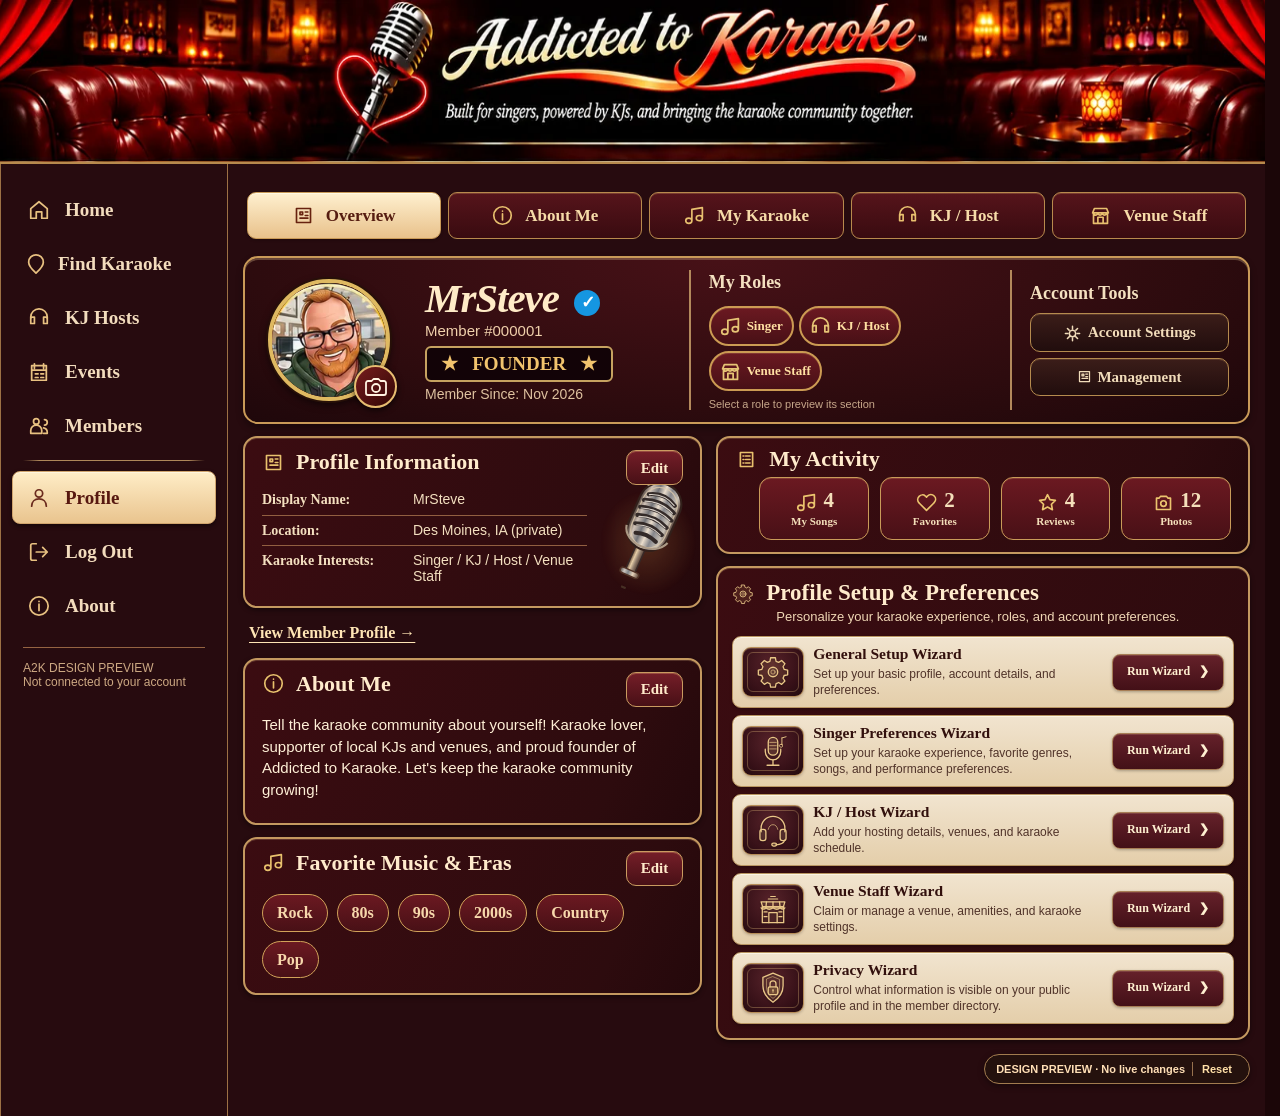
==== commit 38f0f199: "Replace section Edit labels with compact pencil icons V63" ====
--- a/A2K_Profile_Redesign_Interactive.html
+++ b/A2K_Profile_Redesign_Interactive.html
@@ -5,7 +5,7 @@
 <meta name="viewport" content="width=device-width,initial-scale=1,viewport-fit=cover" />
 <meta name="theme-color" content="#280b0b" />
 <meta name="robots" content="noindex,nofollow" />
-<title>Addicted to Karaoke | Profile Reference-Match Preview V62</title>
+<title>Addicted to Karaoke | Profile Reference-Match Preview V63</title>
 <style>
 :root{--wine:#690810;--wine2:#4c090d;--panel:#270707;--cream:#f5dcb0;--ivory:#fff0d1;--oldgold:#c49c5f;--darkgold:#805629;--muted:#d6bba0;--ink:#34090b;--line:#ae7d45;--softline:#67402e;--edge:#ab7744}
 *{box-sizing:border-box}html{scroll-behavior:smooth}body{margin:0;background:#090505;color:#f4e0c0;font:16px/1.36 Georgia,'Times New Roman',serif}button,input,textarea,select{font:inherit}button{cursor:pointer}button:focus-visible,a:focus-visible,input:focus-visible,textarea:focus-visible,select:focus-visible{outline:3px solid #ffe1a2;outline-offset:3px}a{color:inherit}[hidden]{display:none!important}
@@ -1479,6 +1479,14 @@
 .badge-tile .symbol .a2k-outline-ico{display:block;width:27px;height:27px;stroke-width:1.9}
 .settings-gear-icon .a2k-outline-ico{display:block;width:19px;height:19px;stroke-width:1.9}
 </style>
+<style id="a2k-v63-pencil-actions">
+/* V63: compact pencil-only controls for section edits; keep the save/apply label clear. */
+.action-btn.icon-only{display:grid;place-items:center;width:38px;min-width:38px;height:38px;min-height:38px;padding:0;line-height:1;flex:none}
+.action-btn.icon-only .action-icon{display:flex;align-items:center;justify-content:center;width:18px;height:18px;margin:0}
+.action-btn.icon-only .a2k-outline-ico{display:block;width:18px;height:18px;stroke-width:2}
+.action-btn.icon-only:hover{transform:translateY(-1px);box-shadow:inset 0 1px #ffcf8c66,0 3px 8px #0007}
+.action-btn.icon-only:focus-visible{outline:3px solid #ffe1a2;outline-offset:3px}
+</style>
 </head>
 <body><div class="site">
 <header class="site-header"><img src="[data-uri]" alt="Addicted to Karaoke — Built for singers, powered by KJs, and bringing the karaoke community together"></header>
@@ -1518,7 +1526,7 @@
 const MIC_ART='[data-uri]';
 function panelIconKey(title){const t=title.replace(/<[^>]*>/g,' ').replace(/&amp;/g,'&').toLowerCase();if(t.includes('activity'))return'activity';if(t.includes('privacy'))return'shield';if(t.includes('story'))return'profile';if(t.includes('award')||t.includes('achievement'))return'awards';if(t.includes('venue')||t.includes('where i host'))return'venue';if(t.includes('schedule'))return'events';if(t.includes('host'))return'headphones';if(t.includes('music')||t.includes('song')||t.includes('karaoke interest')||t.includes('karaoke experience')||t.includes('singer setup'))return'music';if(t.includes('about'))return'about';return'overview';}
 function normalizePanelTitle(title){const open='<span class="ico">';const start=title.indexOf(open);const end=title.lastIndexOf('</span>');if(start<0||end<start)return title;return title.slice(0,start)+`<span class="ico" aria-hidden="true">${outlineIcon(panelIconKey(title))}</span>`+title.slice(end+7);}
-function panel(title,contents,action,extra=''){title=normalizePanelTitle(title);return `<article class="panel ${extra}"><div class="panel-inner"><div class="panel-heading"><h2 class="panel-title">${title}</h2>${action?`<button type="button" class="action-btn" data-action="${esc(action[0])}" ${action[1]?`data-target="${esc(action[1])}"`:''}><span class="action-icon" aria-hidden="true">${outlineIcon('pencil')}</span>${esc(action[2]||'Edit')}</button>`:''}</div>${contents}</div>${extra==='profile-info'?`<img class="mic-decoration" src="${MIC_ART}" alt="" aria-hidden="true">`:''}</article>`;}
+function panel(title,contents,action,extra=''){title=normalizePanelTitle(title);const headingText=title.replace(/<[^>]*>/g,' ').replace(/&amp;/g,'&').replace(/\\s+/g,' ').trim();const actionLabel=action?.[2]||'Edit';const isEdit=/^Edit\\b/i.test(actionLabel);const accessibleLabel=actionLabel==='Edit'?`Edit ${headingText}`:actionLabel;return `<article class="panel ${extra}"><div class="panel-inner"><div class="panel-heading"><h2 class="panel-title">${title}</h2>${action?`<button type="button" class="action-btn ${isEdit?'icon-only':''}" aria-label="${esc(accessibleLabel)}" title="${esc(accessibleLabel)}" data-action="${esc(action[0])}" ${action[1]?`data-target="${esc(action[1])}"`:''}>${isEdit?`<span class="action-icon" aria-hidden="true">${outlineIcon('pencil')}</span>`:esc(actionLabel)}</button>`:''}</div>${contents}</div>${extra==='profile-info'?`<img class="mic-decoration" src="${MIC_ART}" alt="" aria-hidden="true">`:''}</article>`;}
 function field(label,value){return `<div class="field-line"><span>${esc(label)}</span><b>${esc(value)}</b></div>`;}
 function roleDisplay(){return data.roles.map(k=>roles.find(r=>r[0]===k)?.[1]||k).join(' / ')||'None';}
 function feature(icon,title,sub,action,button){return `<div class="feature-row"><span class="icon">${icon}</span><div class="feature-text"><strong>${esc(title)}</strong><small>${esc(sub)}</small></div>${action?`<button type="button" data-action="${esc(action)}">${esc(button||'Edit')}</button>`:''}</div>`;}
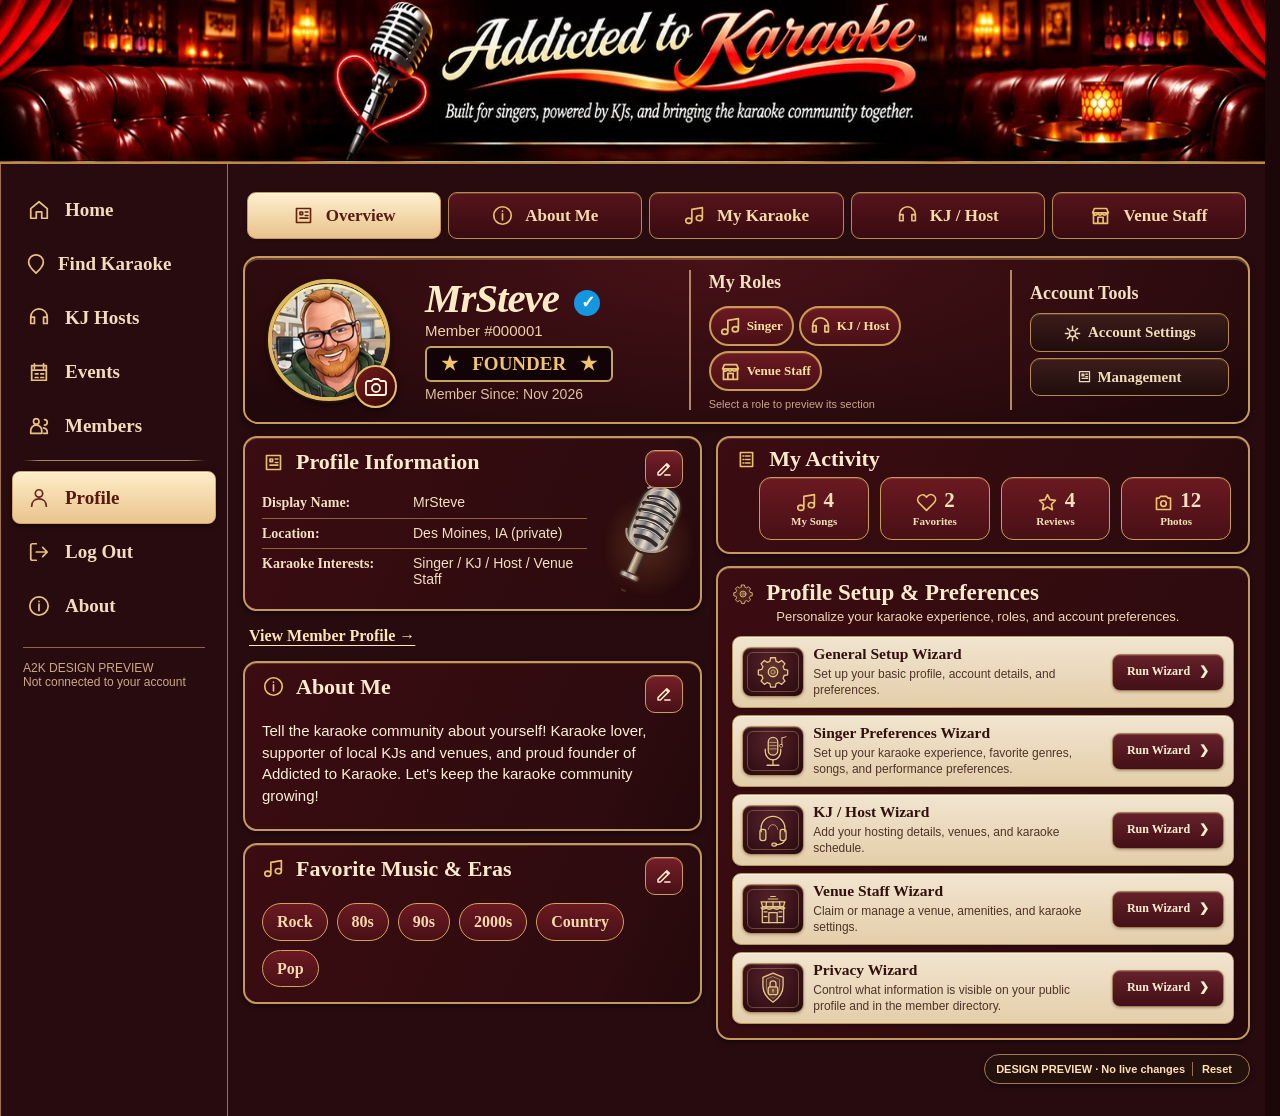
==== commit d74614a3: "Fix icon-only edit action condition in A2K preview V64" ====
--- a/A2K_Profile_Redesign_Interactive.html
+++ b/A2K_Profile_Redesign_Interactive.html
@@ -5,7 +5,7 @@
 <meta name="viewport" content="width=device-width,initial-scale=1,viewport-fit=cover" />
 <meta name="theme-color" content="#280b0b" />
 <meta name="robots" content="noindex,nofollow" />
-<title>Addicted to Karaoke | Profile Reference-Match Preview V63</title>
+<title>Addicted to Karaoke | Profile Reference-Match Preview V64</title>
 <style>
 :root{--wine:#690810;--wine2:#4c090d;--panel:#270707;--cream:#f5dcb0;--ivory:#fff0d1;--oldgold:#c49c5f;--darkgold:#805629;--muted:#d6bba0;--ink:#34090b;--line:#ae7d45;--softline:#67402e;--edge:#ab7744}
 *{box-sizing:border-box}html{scroll-behavior:smooth}body{margin:0;background:#090505;color:#f4e0c0;font:16px/1.36 Georgia,'Times New Roman',serif}button,input,textarea,select{font:inherit}button{cursor:pointer}button:focus-visible,a:focus-visible,input:focus-visible,textarea:focus-visible,select:focus-visible{outline:3px solid #ffe1a2;outline-offset:3px}a{color:inherit}[hidden]{display:none!important}
@@ -1526,7 +1526,7 @@
 const MIC_ART='[data-uri]';
 function panelIconKey(title){const t=title.replace(/<[^>]*>/g,' ').replace(/&amp;/g,'&').toLowerCase();if(t.includes('activity'))return'activity';if(t.includes('privacy'))return'shield';if(t.includes('story'))return'profile';if(t.includes('award')||t.includes('achievement'))return'awards';if(t.includes('venue')||t.includes('where i host'))return'venue';if(t.includes('schedule'))return'events';if(t.includes('host'))return'headphones';if(t.includes('music')||t.includes('song')||t.includes('karaoke interest')||t.includes('karaoke experience')||t.includes('singer setup'))return'music';if(t.includes('about'))return'about';return'overview';}
 function normalizePanelTitle(title){const open='<span class="ico">';const start=title.indexOf(open);const end=title.lastIndexOf('</span>');if(start<0||end<start)return title;return title.slice(0,start)+`<span class="ico" aria-hidden="true">${outlineIcon(panelIconKey(title))}</span>`+title.slice(end+7);}
-function panel(title,contents,action,extra=''){title=normalizePanelTitle(title);const headingText=title.replace(/<[^>]*>/g,' ').replace(/&amp;/g,'&').replace(/\\s+/g,' ').trim();const actionLabel=action?.[2]||'Edit';const isEdit=/^Edit\\b/i.test(actionLabel);const accessibleLabel=actionLabel==='Edit'?`Edit ${headingText}`:actionLabel;return `<article class="panel ${extra}"><div class="panel-inner"><div class="panel-heading"><h2 class="panel-title">${title}</h2>${action?`<button type="button" class="action-btn ${isEdit?'icon-only':''}" aria-label="${esc(accessibleLabel)}" title="${esc(accessibleLabel)}" data-action="${esc(action[0])}" ${action[1]?`data-target="${esc(action[1])}"`:''}>${isEdit?`<span class="action-icon" aria-hidden="true">${outlineIcon('pencil')}</span>`:esc(actionLabel)}</button>`:''}</div>${contents}</div>${extra==='profile-info'?`<img class="mic-decoration" src="${MIC_ART}" alt="" aria-hidden="true">`:''}</article>`;}
+function panel(title,contents,action,extra=''){title=normalizePanelTitle(title);const headingText=title.replace(/<[^>]*>/g,' ').replace(/&amp;/g,'&').split(' ').filter(Boolean).join(' ');const actionLabel=action?.[2]||'Edit';const isEdit=actionLabel==='Edit'||actionLabel.startsWith('Edit ');const accessibleLabel=actionLabel==='Edit'?`Edit ${headingText}`:actionLabel;return `<article class="panel ${extra}"><div class="panel-inner"><div class="panel-heading"><h2 class="panel-title">${title}</h2>${action?`<button type="button" class="action-btn ${isEdit?'icon-only':''}" aria-label="${esc(accessibleLabel)}" title="${esc(accessibleLabel)}" data-action="${esc(action[0])}" ${action[1]?`data-target="${esc(action[1])}"`:''}>${isEdit?`<span class="action-icon" aria-hidden="true">${outlineIcon('pencil')}</span>`:esc(actionLabel)}</button>`:''}</div>${contents}</div>${extra==='profile-info'?`<img class="mic-decoration" src="${MIC_ART}" alt="" aria-hidden="true">`:''}</article>`;}
 function field(label,value){return `<div class="field-line"><span>${esc(label)}</span><b>${esc(value)}</b></div>`;}
 function roleDisplay(){return data.roles.map(k=>roles.find(r=>r[0]===k)?.[1]||k).join(' / ')||'None';}
 function feature(icon,title,sub,action,button){return `<div class="feature-row"><span class="icon">${icon}</span><div class="feature-text"><strong>${esc(title)}</strong><small>${esc(sub)}</small></div>${action?`<button type="button" data-action="${esc(action)}">${esc(button||'Edit')}</button>`:''}</div>`;}
